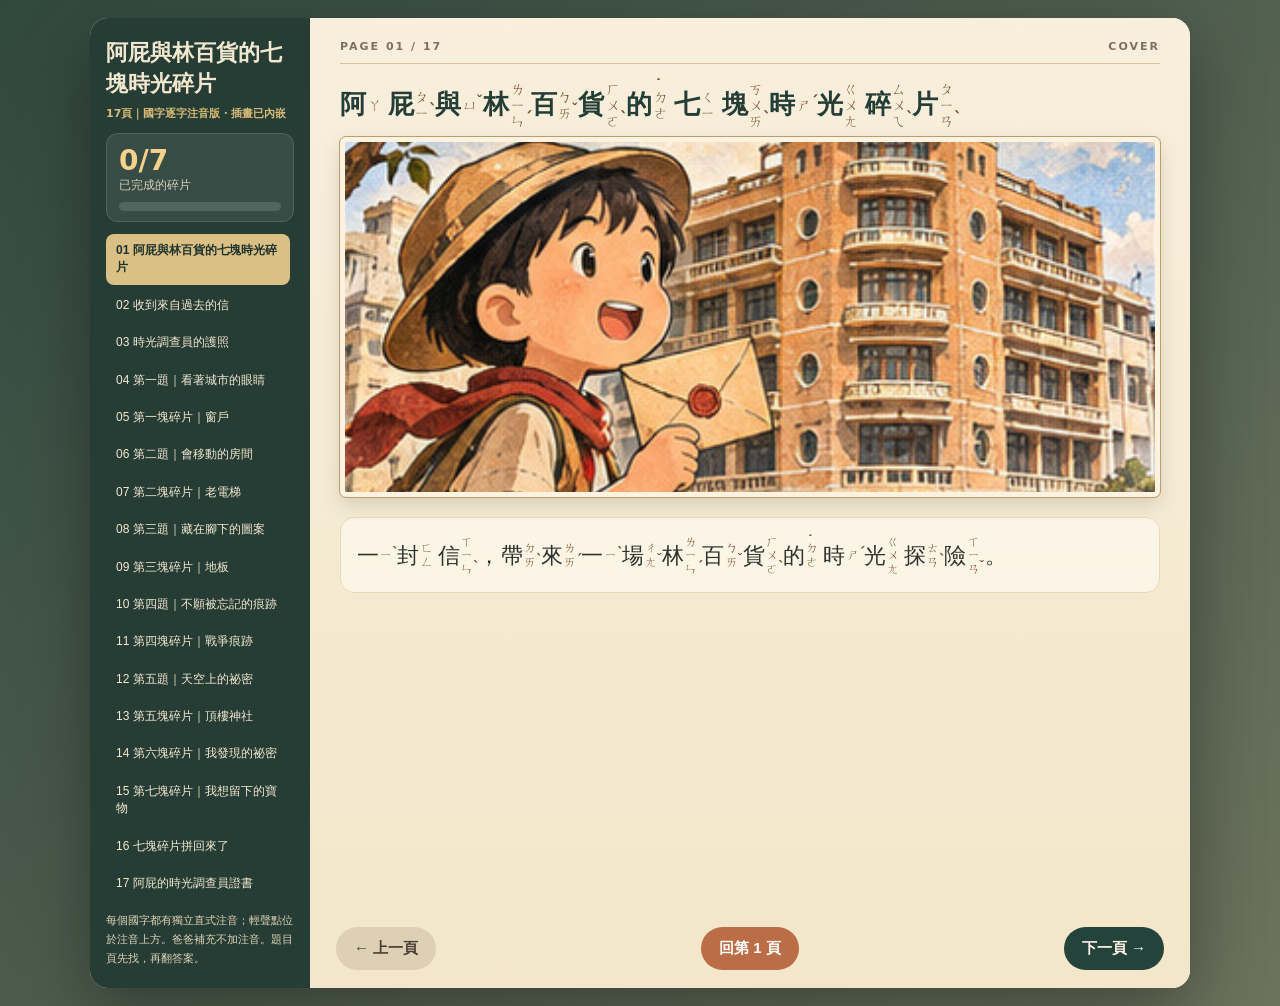
==== hayashi-book/index.html @ 299a3c36 "Publish Apie Hayashi interactive zhuyin picture book" ====
<!DOCTYPE html>

<html lang="zh-Hant"><head><meta charset="utf-8"/><meta content="width=device-width,initial-scale=1" name="viewport"/><title>阿屁與林百貨的七塊時光碎片｜17頁逐字直式注音正式重排</title>
<style>
:root{--paper:#f7edd8;--ink:#2d322d;--deep:#243d36;--gold:#a87a38;--red:#a4533d;--line:#d8c29d;--soft:#fff9ef;}
*{box-sizing:border-box}html,body{margin:0;padding:0;font-family:system-ui,-apple-system,'PingFang TC','Noto Sans TC',sans-serif;background:linear-gradient(135deg,#31483f,#6c735d);color:var(--ink)}
ruby{ruby-position:over;} rt{font-size:.52em;color:#7a4f27;letter-spacing:1px}
.app{min-height:100vh;display:flex;justify-content:center;align-items:stretch;padding:18px}
.book{width:min(1100px,100%);min-height:90vh;background:var(--paper);border-radius:18px;overflow:hidden;box-shadow:0 25px 70px rgba(0,0,0,.35);display:grid;grid-template-columns:220px 1fr}
.sidebar{background:#253d35;color:#f2e7cf;padding:20px 16px;display:flex;flex-direction:column;gap:12px}
.brand{font-family:'Noto Serif TC',serif;font-weight:900;line-height:1.4;font-size:22px} .brand small{display:block;color:#d9ba78;font-size:11px;margin-top:6px;font-family:system-ui}
.progressbox{background:#ffffff14;border:1px solid #ffffff22;border-radius:12px;padding:10px 12px} .pnum{font-size:28px;font-weight:900;color:#f6d18c} .ptext{font-size:12px;opacity:.86} .bar{margin-top:8px;height:9px;background:#ffffff24;border-radius:999px;overflow:hidden} .bar i{display:block;height:100%;width:0;background:#f0c86b}
.nav{display:flex;flex-direction:column;gap:4px;overflow:auto;padding-right:4px} .nav button{border:0;background:transparent;color:#f4e8d2;text-align:left;padding:8px 10px;border-radius:8px;font-size:12px;line-height:1.45;cursor:pointer} .nav button:hover{background:#ffffff12} .nav button.active{background:#dbc086;color:#20342e;font-weight:800}
.sidefoot{margin-top:auto;font-size:11px;line-height:1.7;color:#dfd2b7}
.main{position:relative;background:linear-gradient(#f8efdc,#f3e6ca);padding:22px 26px 86px}
.page-sheet{display:none;max-width:820px;margin:0 auto} .page-sheet.active{display:block}
.meta{display:flex;justify-content:space-between;align-items:center;font-size:11px;letter-spacing:2px;color:#7b725c;border-bottom:1px solid var(--line);padding-bottom:10px;margin-bottom:16px;font-weight:700}
.title{font-family:'Noto Serif TC',serif;color:var(--deep);font-size:clamp(26px,4vw,36px);line-height:1.35;margin:0 0 10px}
.badge{display:inline-block;background:#fff0d7;color:#a24730;border:1px solid #e7c38b;border-radius:999px;padding:8px 14px;font-size:14px;font-weight:900;margin:0 0 12px}
.hero{width:100%;max-height:360px;object-fit:cover;border:5px solid #fbf2e0;outline:1px solid #b89e6f;border-radius:6px;box-shadow:0 8px 20px rgba(0,0,0,.12)}
.hero.clue{display:flex;align-items:center;justify-content:center;background:radial-gradient(circle at 50% 30%,#fff8eb,#f0dfbb);min-height:290px} .clue-inner{text-align:center} .qmark{width:120px;height:120px;border-radius:50%;background:#fff2dc;border:2px dashed #c79d61;color:#a86b34;font-weight:900;font-size:68px;display:flex;align-items:center;justify-content:center;margin:0 auto 16px} .clue-text{font-size:28px;color:#8d6435;font-family:'Noto Serif TC',serif}
.story{margin-top:16px;background:rgba(255,250,241,.66);border:1px solid #ead9b7;border-radius:14px;padding:14px 16px} .story p{margin:0;font-size:21px;line-height:1.95}
.task,.dad{margin-top:14px;border-radius:14px;padding:14px 16px} .task{background:#fff6e7;border:1px solid #e7cf98} .dad{background:#f4eee1;border:1px solid #dbceb1} .task h4,.dad h4{margin:0 0 8px;font-size:14px;letter-spacing:1px;color:#7b5f32} .task p{margin:0;font-size:20px;line-height:1.9} .dad p{margin:0;font-size:16px;line-height:1.8}
.checkline{display:flex;align-items:center;gap:10px;margin-top:14px;font-size:17px;font-weight:700} .checkline input{width:22px;height:22px}
.signbox{margin-top:16px;padding:18px;border:2px dashed #b9a277;border-radius:14px;background:#fffaf0;font-size:18px;line-height:2}
.controls{position:absolute;left:26px;right:26px;bottom:18px;display:flex;justify-content:space-between;gap:10px} .controls button{border:0;border-radius:999px;padding:12px 18px;font-size:15px;font-weight:800;cursor:pointer} .prev{background:#ddd0b5;color:#473f33} .next{background:#24433a;color:#fff5e8} .jump{background:#bb6d46;color:white}
@media (max-width: 900px){.book{grid-template-columns:1fr} .sidebar{order:2} .main{order:1;padding:18px 16px 84px} .hero{max-height:300px} .story p,.task p{font-size:18px}}

/* Taiwan MOE 國語注音符號手冊: one vertical Bopomofo column per Hanzi.
   2nd/3rd/4th tone at upper right of last sound; neutral dot above syllable. */
.zi{position:relative;display:inline-block;width:1.82em;height:1.68em;line-height:1.68em;vertical-align:middle;white-space:nowrap;margin-right:.015em;break-inside:avoid}
.hanzi{position:absolute;left:0;top:0;width:1.00em;height:1.68em;display:flex;align-items:center;justify-content:center;line-height:1.0}
.bopo-col{position:absolute;left:1.06em;top:0;display:flex;flex-direction:column;align-items:center;justify-content:center;height:1.68em;min-width:.51em;color:#794b2b;font-family:'Noto Sans CJK TC','Noto Sans TC','AR PL UMing TW MBE',sans-serif;font-weight:500}
.bopo-unit{display:block;flex:0 0 auto;position:relative;font-size:.55em;line-height:1.12;white-space:nowrap}
.tone-mark{position:absolute;left:100%;top:-.24em;font-size:.98em;font-weight:700;color:#794b2b}
.neutral-dot{position:absolute;top:-.34em;left:.12em;font-size:.65em;line-height:1;font-weight:800;color:#794b2b}
.punct{display:inline-block;vertical-align:middle;line-height:1.12;margin-right:.02em}
.story p,.task p{line-height:2.12!important;letter-spacing:0}
.story p{font-size:22px!important}.task p{font-size:21px!important}
.title{font-size:clamp(20px,2.8vw,26px)!important;line-height:1.75!important}
.badge{line-height:1.65!important;font-size:14px!important;white-space:normal}
.badge .zi{width:1.75em}
@media(max-width:900px){.story p{font-size:19px!important}.task p{font-size:18px!important}.title{font-size:20px!important}.page-sheet{max-width:100%}.main{padding:18px 14px 96px}}
</style></head><body>
<div class="app"><div class="book"><aside class="sidebar"><div class="brand">阿屁與林百貨的七塊時光碎片<small>17頁｜國字逐字注音版・插畫已內嵌</small></div><div class="progressbox"><div class="pnum"><span id="done">0</span>/7</div><div class="ptext">已完成的碎片</div><div class="bar"><i id="barfill"></i></div></div><div class="nav" id="nav"><button data-go="1"><span>01</span> 阿屁與林百貨的七塊時光碎片</button><button data-go="2"><span>02</span> 收到來自過去的信</button><button data-go="3"><span>03</span> 時光調查員的護照</button><button data-go="4"><span>04</span> 第一題｜看著城市的眼睛</button><button data-go="5"><span>05</span> 第一塊碎片｜窗戶</button><button data-go="6"><span>06</span> 第二題｜會移動的房間</button><button data-go="7"><span>07</span> 第二塊碎片｜老電梯</button><button data-go="8"><span>08</span> 第三題｜藏在腳下的圖案</button><button data-go="9"><span>09</span> 第三塊碎片｜地板</button><button data-go="10"><span>10</span> 第四題｜不願被忘記的痕跡</button><button data-go="11"><span>11</span> 第四塊碎片｜戰爭痕跡</button><button data-go="12"><span>12</span> 第五題｜天空上的祕密</button><button data-go="13"><span>13</span> 第五塊碎片｜頂樓神社</button><button data-go="14"><span>14</span> 第六塊碎片｜我發現的祕密</button><button data-go="15"><span>15</span> 第七塊碎片｜我想留下的寶物</button><button data-go="16"><span>16</span> 七塊碎片拼回來了</button><button data-go="17"><span>17</span> 阿屁的時光調查員證書</button></div><div class="sidefoot">每個國字都有獨立直式注音；輕聲點位於注音上方。爸爸補充不加注音。題目頁先找，再翻答案。</div></aside><main class="main"><section class="page-sheet active" data-page="1">
<div class="meta"><span>PAGE 01 / 17</span><span>COVER</span></div>
<h1 class="title"><span class="zi" title="阿 ㄚ"><span class="hanzi">阿</span><span aria-hidden="true" class="bopo-col"><span class="bopo-unit last">ㄚ</span></span></span><span class="zi" title="屁 ㄆㄧˋ"><span class="hanzi">屁</span><span aria-hidden="true" class="bopo-col"><span class="bopo-unit">ㄆ</span><span class="bopo-unit last">ㄧ<span class="tone-mark">ˋ</span></span></span></span><span class="zi" title="與 ㄩˇ"><span class="hanzi">與</span><span aria-hidden="true" class="bopo-col"><span class="bopo-unit last">ㄩ<span class="tone-mark">ˇ</span></span></span></span><span class="zi" title="林 ㄌㄧㄣˊ"><span class="hanzi">林</span><span aria-hidden="true" class="bopo-col"><span class="bopo-unit">ㄌ</span><span class="bopo-unit">ㄧ</span><span class="bopo-unit last">ㄣ<span class="tone-mark">ˊ</span></span></span></span><span class="zi" title="百 ㄅㄞˇ"><span class="hanzi">百</span><span aria-hidden="true" class="bopo-col"><span class="bopo-unit">ㄅ</span><span class="bopo-unit last">ㄞ<span class="tone-mark">ˇ</span></span></span></span><span class="zi" title="貨 ㄏㄨㄛˋ"><span class="hanzi">貨</span><span aria-hidden="true" class="bopo-col"><span class="bopo-unit">ㄏ</span><span class="bopo-unit">ㄨ</span><span class="bopo-unit last">ㄛ<span class="tone-mark">ˋ</span></span></span></span><span class="zi" title="的 ㄉㄜ˙"><span class="hanzi">的</span><span aria-hidden="true" class="bopo-col"><span class="neutral-dot">˙</span><span class="bopo-unit">ㄉ</span><span class="bopo-unit last">ㄜ</span></span></span><span class="zi" title="七 ㄑㄧ"><span class="hanzi">七</span><span aria-hidden="true" class="bopo-col"><span class="bopo-unit">ㄑ</span><span class="bopo-unit last">ㄧ</span></span></span><span class="zi" title="塊 ㄎㄨㄞˋ"><span class="hanzi">塊</span><span aria-hidden="true" class="bopo-col"><span class="bopo-unit">ㄎ</span><span class="bopo-unit">ㄨ</span><span class="bopo-unit last">ㄞ<span class="tone-mark">ˋ</span></span></span></span><span class="zi" title="時 ㄕˊ"><span class="hanzi">時</span><span aria-hidden="true" class="bopo-col"><span class="bopo-unit last">ㄕ<span class="tone-mark">ˊ</span></span></span></span><span class="zi" title="光 ㄍㄨㄤ"><span class="hanzi">光</span><span aria-hidden="true" class="bopo-col"><span class="bopo-unit">ㄍ</span><span class="bopo-unit">ㄨ</span><span class="bopo-unit last">ㄤ</span></span></span><span class="zi" title="碎 ㄙㄨㄟˋ"><span class="hanzi">碎</span><span aria-hidden="true" class="bopo-col"><span class="bopo-unit">ㄙ</span><span class="bopo-unit">ㄨ</span><span class="bopo-unit last">ㄟ<span class="tone-mark">ˋ</span></span></span></span><span class="zi" title="片 ㄆㄧㄢˋ"><span class="hanzi">片</span><span aria-hidden="true" class="bopo-col"><span class="bopo-unit">ㄆ</span><span class="bopo-unit">ㄧ</span><span class="bopo-unit last">ㄢ<span class="tone-mark">ˋ</span></span></span></span></h1>
<img alt="page image" class="hero" src="[data-uri]"/>
<div class="story"><p><span class="zi" title="一 ㄧˋ"><span class="hanzi">一</span><span aria-hidden="true" class="bopo-col"><span class="bopo-unit last">ㄧ<span class="tone-mark">ˋ</span></span></span></span><span class="zi" title="封 ㄈㄥ"><span class="hanzi">封</span><span aria-hidden="true" class="bopo-col"><span class="bopo-unit">ㄈ</span><span class="bopo-unit last">ㄥ</span></span></span><span class="zi" title="信 ㄒㄧㄣˋ"><span class="hanzi">信</span><span aria-hidden="true" class="bopo-col"><span class="bopo-unit">ㄒ</span><span class="bopo-unit">ㄧ</span><span class="bopo-unit last">ㄣ<span class="tone-mark">ˋ</span></span></span></span><span class="punct">，</span><span class="zi" title="帶 ㄉㄞˋ"><span class="hanzi">帶</span><span aria-hidden="true" class="bopo-col"><span class="bopo-unit">ㄉ</span><span class="bopo-unit last">ㄞ<span class="tone-mark">ˋ</span></span></span></span><span class="zi" title="來 ㄌㄞˊ"><span class="hanzi">來</span><span aria-hidden="true" class="bopo-col"><span class="bopo-unit">ㄌ</span><span class="bopo-unit last">ㄞ<span class="tone-mark">ˊ</span></span></span></span><span class="zi" title="一 ㄧˋ"><span class="hanzi">一</span><span aria-hidden="true" class="bopo-col"><span class="bopo-unit last">ㄧ<span class="tone-mark">ˋ</span></span></span></span><span class="zi" title="場 ㄔㄤˇ"><span class="hanzi">場</span><span aria-hidden="true" class="bopo-col"><span class="bopo-unit">ㄔ</span><span class="bopo-unit last">ㄤ<span class="tone-mark">ˇ</span></span></span></span><span class="zi" title="林 ㄌㄧㄣˊ"><span class="hanzi">林</span><span aria-hidden="true" class="bopo-col"><span class="bopo-unit">ㄌ</span><span class="bopo-unit">ㄧ</span><span class="bopo-unit last">ㄣ<span class="tone-mark">ˊ</span></span></span></span><span class="zi" title="百 ㄅㄞˇ"><span class="hanzi">百</span><span aria-hidden="true" class="bopo-col"><span class="bopo-unit">ㄅ</span><span class="bopo-unit last">ㄞ<span class="tone-mark">ˇ</span></span></span></span><span class="zi" title="貨 ㄏㄨㄛˋ"><span class="hanzi">貨</span><span aria-hidden="true" class="bopo-col"><span class="bopo-unit">ㄏ</span><span class="bopo-unit">ㄨ</span><span class="bopo-unit last">ㄛ<span class="tone-mark">ˋ</span></span></span></span><span class="zi" title="的 ㄉㄜ˙"><span class="hanzi">的</span><span aria-hidden="true" class="bopo-col"><span class="neutral-dot">˙</span><span class="bopo-unit">ㄉ</span><span class="bopo-unit last">ㄜ</span></span></span><span class="zi" title="時 ㄕˊ"><span class="hanzi">時</span><span aria-hidden="true" class="bopo-col"><span class="bopo-unit last">ㄕ<span class="tone-mark">ˊ</span></span></span></span><span class="zi" title="光 ㄍㄨㄤ"><span class="hanzi">光</span><span aria-hidden="true" class="bopo-col"><span class="bopo-unit">ㄍ</span><span class="bopo-unit">ㄨ</span><span class="bopo-unit last">ㄤ</span></span></span><span class="zi" title="探 ㄊㄢˋ"><span class="hanzi">探</span><span aria-hidden="true" class="bopo-col"><span class="bopo-unit">ㄊ</span><span class="bopo-unit last">ㄢ<span class="tone-mark">ˋ</span></span></span></span><span class="zi" title="險 ㄒㄧㄢˇ"><span class="hanzi">險</span><span aria-hidden="true" class="bopo-col"><span class="bopo-unit">ㄒ</span><span class="bopo-unit">ㄧ</span><span class="bopo-unit last">ㄢ<span class="tone-mark">ˇ</span></span></span></span><span class="punct">。</span></p></div>
</section>
<section class="page-sheet" data-page="2">
<div class="meta"><span>PAGE 02 / 17</span><span>INTRO</span></div>
<h1 class="title"><span class="zi" title="收 ㄕㄡ"><span class="hanzi">收</span><span aria-hidden="true" class="bopo-col"><span class="bopo-unit">ㄕ</span><span class="bopo-unit last">ㄡ</span></span></span><span class="zi" title="到 ㄉㄠˋ"><span class="hanzi">到</span><span aria-hidden="true" class="bopo-col"><span class="bopo-unit">ㄉ</span><span class="bopo-unit last">ㄠ<span class="tone-mark">ˋ</span></span></span></span><span class="zi" title="來 ㄌㄞˊ"><span class="hanzi">來</span><span aria-hidden="true" class="bopo-col"><span class="bopo-unit">ㄌ</span><span class="bopo-unit last">ㄞ<span class="tone-mark">ˊ</span></span></span></span><span class="zi" title="自 ㄗˋ"><span class="hanzi">自</span><span aria-hidden="true" class="bopo-col"><span class="bopo-unit last">ㄗ<span class="tone-mark">ˋ</span></span></span></span><span class="zi" title="過 ㄍㄨㄛˋ"><span class="hanzi">過</span><span aria-hidden="true" class="bopo-col"><span class="bopo-unit">ㄍ</span><span class="bopo-unit">ㄨ</span><span class="bopo-unit last">ㄛ<span class="tone-mark">ˋ</span></span></span></span><span class="zi" title="去 ㄑㄩˋ"><span class="hanzi">去</span><span aria-hidden="true" class="bopo-col"><span class="bopo-unit">ㄑ</span><span class="bopo-unit last">ㄩ<span class="tone-mark">ˋ</span></span></span></span><span class="zi" title="的 ㄉㄜ˙"><span class="hanzi">的</span><span aria-hidden="true" class="bopo-col"><span class="neutral-dot">˙</span><span class="bopo-unit">ㄉ</span><span class="bopo-unit last">ㄜ</span></span></span><span class="zi" title="信 ㄒㄧㄣˋ"><span class="hanzi">信</span><span aria-hidden="true" class="bopo-col"><span class="bopo-unit">ㄒ</span><span class="bopo-unit">ㄧ</span><span class="bopo-unit last">ㄣ<span class="tone-mark">ˋ</span></span></span></span></h1>
<img alt="page image" class="hero" src="[data-uri]"/>
<div class="story"><p><span class="zi" title="阿 ㄚ"><span class="hanzi">阿</span><span aria-hidden="true" class="bopo-col"><span class="bopo-unit last">ㄚ</span></span></span><span class="zi" title="屁 ㄆㄧˋ"><span class="hanzi">屁</span><span aria-hidden="true" class="bopo-col"><span class="bopo-unit">ㄆ</span><span class="bopo-unit last">ㄧ<span class="tone-mark">ˋ</span></span></span></span><span class="punct">，</span><span class="zi" title="你 ㄋㄧˇ"><span class="hanzi">你</span><span aria-hidden="true" class="bopo-col"><span class="bopo-unit">ㄋ</span><span class="bopo-unit last">ㄧ<span class="tone-mark">ˇ</span></span></span></span><span class="zi" title="好 ㄏㄠˇ"><span class="hanzi">好</span><span aria-hidden="true" class="bopo-col"><span class="bopo-unit">ㄏ</span><span class="bopo-unit last">ㄠ<span class="tone-mark">ˇ</span></span></span></span><span class="punct">！</span><span class="zi" title="我 ㄨㄛˇ"><span class="hanzi">我</span><span aria-hidden="true" class="bopo-col"><span class="bopo-unit">ㄨ</span><span class="bopo-unit last">ㄛ<span class="tone-mark">ˇ</span></span></span></span><span class="zi" title="是 ㄕˋ"><span class="hanzi">是</span><span aria-hidden="true" class="bopo-col"><span class="bopo-unit last">ㄕ<span class="tone-mark">ˋ</span></span></span></span><span class="zi" title="時 ㄕˊ"><span class="hanzi">時</span><span aria-hidden="true" class="bopo-col"><span class="bopo-unit last">ㄕ<span class="tone-mark">ˊ</span></span></span></span><span class="zi" title="光 ㄍㄨㄤ"><span class="hanzi">光</span><span aria-hidden="true" class="bopo-col"><span class="bopo-unit">ㄍ</span><span class="bopo-unit">ㄨ</span><span class="bopo-unit last">ㄤ</span></span></span><span class="zi" title="信 ㄒㄧㄣˋ"><span class="hanzi">信</span><span aria-hidden="true" class="bopo-col"><span class="bopo-unit">ㄒ</span><span class="bopo-unit">ㄧ</span><span class="bopo-unit last">ㄣ<span class="tone-mark">ˋ</span></span></span></span><span class="zi" title="差 ㄔㄞ"><span class="hanzi">差</span><span aria-hidden="true" class="bopo-col"><span class="bopo-unit">ㄔ</span><span class="bopo-unit last">ㄞ</span></span></span><span class="punct">。</span><span class="zi" title="林 ㄌㄧㄣˊ"><span class="hanzi">林</span><span aria-hidden="true" class="bopo-col"><span class="bopo-unit">ㄌ</span><span class="bopo-unit">ㄧ</span><span class="bopo-unit last">ㄣ<span class="tone-mark">ˊ</span></span></span></span><span class="zi" title="百 ㄅㄞˇ"><span class="hanzi">百</span><span aria-hidden="true" class="bopo-col"><span class="bopo-unit">ㄅ</span><span class="bopo-unit last">ㄞ<span class="tone-mark">ˇ</span></span></span></span><span class="zi" title="貨 ㄏㄨㄛˋ"><span class="hanzi">貨</span><span aria-hidden="true" class="bopo-col"><span class="bopo-unit">ㄏ</span><span class="bopo-unit">ㄨ</span><span class="bopo-unit last">ㄛ<span class="tone-mark">ˋ</span></span></span></span><span class="zi" title="的 ㄉㄜ˙"><span class="hanzi">的</span><span aria-hidden="true" class="bopo-col"><span class="neutral-dot">˙</span><span class="bopo-unit">ㄉ</span><span class="bopo-unit last">ㄜ</span></span></span><span class="zi" title="七 ㄑㄧ"><span class="hanzi">七</span><span aria-hidden="true" class="bopo-col"><span class="bopo-unit">ㄑ</span><span class="bopo-unit last">ㄧ</span></span></span><span class="zi" title="塊 ㄎㄨㄞˋ"><span class="hanzi">塊</span><span aria-hidden="true" class="bopo-col"><span class="bopo-unit">ㄎ</span><span class="bopo-unit">ㄨ</span><span class="bopo-unit last">ㄞ<span class="tone-mark">ˋ</span></span></span></span><span class="zi" title="時 ㄕˊ"><span class="hanzi">時</span><span aria-hidden="true" class="bopo-col"><span class="bopo-unit last">ㄕ<span class="tone-mark">ˊ</span></span></span></span><span class="zi" title="光 ㄍㄨㄤ"><span class="hanzi">光</span><span aria-hidden="true" class="bopo-col"><span class="bopo-unit">ㄍ</span><span class="bopo-unit">ㄨ</span><span class="bopo-unit last">ㄤ</span></span></span><span class="zi" title="碎 ㄙㄨㄟˋ"><span class="hanzi">碎</span><span aria-hidden="true" class="bopo-col"><span class="bopo-unit">ㄙ</span><span class="bopo-unit">ㄨ</span><span class="bopo-unit last">ㄟ<span class="tone-mark">ˋ</span></span></span></span><span class="zi" title="片 ㄆㄧㄢˋ"><span class="hanzi">片</span><span aria-hidden="true" class="bopo-col"><span class="bopo-unit">ㄆ</span><span class="bopo-unit">ㄧ</span><span class="bopo-unit last">ㄢ<span class="tone-mark">ˋ</span></span></span></span><span class="zi" title="散 ㄙㄢˋ"><span class="hanzi">散</span><span aria-hidden="true" class="bopo-col"><span class="bopo-unit">ㄙ</span><span class="bopo-unit last">ㄢ<span class="tone-mark">ˋ</span></span></span></span><span class="zi" title="落 ㄌㄨㄛˋ"><span class="hanzi">落</span><span aria-hidden="true" class="bopo-col"><span class="bopo-unit">ㄌ</span><span class="bopo-unit">ㄨ</span><span class="bopo-unit last">ㄛ<span class="tone-mark">ˋ</span></span></span></span><span class="zi" title="了 ㄌㄜ˙"><span class="hanzi">了</span><span aria-hidden="true" class="bopo-col"><span class="neutral-dot">˙</span><span class="bopo-unit">ㄌ</span><span class="bopo-unit last">ㄜ</span></span></span><span class="punct">。</span><span class="zi" title="請 ㄑㄧㄥˇ"><span class="hanzi">請</span><span aria-hidden="true" class="bopo-col"><span class="bopo-unit">ㄑ</span><span class="bopo-unit">ㄧ</span><span class="bopo-unit last">ㄥ<span class="tone-mark">ˇ</span></span></span></span><span class="zi" title="你 ㄋㄧˇ"><span class="hanzi">你</span><span aria-hidden="true" class="bopo-col"><span class="bopo-unit">ㄋ</span><span class="bopo-unit last">ㄧ<span class="tone-mark">ˇ</span></span></span></span><span class="zi" title="和 ㄏㄢˋ"><span class="hanzi">和</span><span aria-hidden="true" class="bopo-col"><span class="bopo-unit">ㄏ</span><span class="bopo-unit last">ㄢ<span class="tone-mark">ˋ</span></span></span></span><span class="zi" title="爸 ㄅㄚˋ"><span class="hanzi">爸</span><span aria-hidden="true" class="bopo-col"><span class="bopo-unit">ㄅ</span><span class="bopo-unit last">ㄚ<span class="tone-mark">ˋ</span></span></span></span><span class="zi" title="爸 ㄅㄚ˙"><span class="hanzi">爸</span><span aria-hidden="true" class="bopo-col"><span class="neutral-dot">˙</span><span class="bopo-unit">ㄅ</span><span class="bopo-unit last">ㄚ</span></span></span><span class="zi" title="一 ㄧˋ"><span class="hanzi">一</span><span aria-hidden="true" class="bopo-col"><span class="bopo-unit last">ㄧ<span class="tone-mark">ˋ</span></span></span></span><span class="zi" title="起 ㄑㄧˇ"><span class="hanzi">起</span><span aria-hidden="true" class="bopo-col"><span class="bopo-unit">ㄑ</span><span class="bopo-unit last">ㄧ<span class="tone-mark">ˇ</span></span></span></span><span class="punct">，</span><span class="zi" title="把 ㄅㄚˇ"><span class="hanzi">把</span><span aria-hidden="true" class="bopo-col"><span class="bopo-unit">ㄅ</span><span class="bopo-unit last">ㄚ<span class="tone-mark">ˇ</span></span></span></span><span class="zi" title="它 ㄊㄚ"><span class="hanzi">它</span><span aria-hidden="true" class="bopo-col"><span class="bopo-unit">ㄊ</span><span class="bopo-unit last">ㄚ</span></span></span><span class="zi" title="們 ㄇㄣ˙"><span class="hanzi">們</span><span aria-hidden="true" class="bopo-col"><span class="neutral-dot">˙</span><span class="bopo-unit">ㄇ</span><span class="bopo-unit last">ㄣ</span></span></span><span class="zi" title="找 ㄓㄠˇ"><span class="hanzi">找</span><span aria-hidden="true" class="bopo-col"><span class="bopo-unit">ㄓ</span><span class="bopo-unit last">ㄠ<span class="tone-mark">ˇ</span></span></span></span><span class="zi" title="回 ㄏㄨㄟˊ"><span class="hanzi">回</span><span aria-hidden="true" class="bopo-col"><span class="bopo-unit">ㄏ</span><span class="bopo-unit">ㄨ</span><span class="bopo-unit last">ㄟ<span class="tone-mark">ˊ</span></span></span></span><span class="zi" title="來 ㄌㄞˊ"><span class="hanzi">來</span><span aria-hidden="true" class="bopo-col"><span class="bopo-unit">ㄌ</span><span class="bopo-unit last">ㄞ<span class="tone-mark">ˊ</span></span></span></span><span class="zi" title="吧 ㄅㄚ˙"><span class="hanzi">吧</span><span aria-hidden="true" class="bopo-col"><span class="neutral-dot">˙</span><span class="bopo-unit">ㄅ</span><span class="bopo-unit last">ㄚ</span></span></span><span class="punct">！</span></p></div>
</section>
<section class="page-sheet" data-page="3">
<div class="meta"><span>PAGE 03 / 17</span><span>RULES</span></div>
<h1 class="title"><span class="zi" title="時 ㄕˊ"><span class="hanzi">時</span><span aria-hidden="true" class="bopo-col"><span class="bopo-unit last">ㄕ<span class="tone-mark">ˊ</span></span></span></span><span class="zi" title="光 ㄍㄨㄤ"><span class="hanzi">光</span><span aria-hidden="true" class="bopo-col"><span class="bopo-unit">ㄍ</span><span class="bopo-unit">ㄨ</span><span class="bopo-unit last">ㄤ</span></span></span><span class="zi" title="調 ㄉㄧㄠˋ"><span class="hanzi">調</span><span aria-hidden="true" class="bopo-col"><span class="bopo-unit">ㄉ</span><span class="bopo-unit">ㄧ</span><span class="bopo-unit last">ㄠ<span class="tone-mark">ˋ</span></span></span></span><span class="zi" title="查 ㄔㄚˊ"><span class="hanzi">查</span><span aria-hidden="true" class="bopo-col"><span class="bopo-unit">ㄔ</span><span class="bopo-unit last">ㄚ<span class="tone-mark">ˊ</span></span></span></span><span class="zi" title="員 ㄩㄢˊ"><span class="hanzi">員</span><span aria-hidden="true" class="bopo-col"><span class="bopo-unit">ㄩ</span><span class="bopo-unit last">ㄢ<span class="tone-mark">ˊ</span></span></span></span><span class="zi" title="的 ㄉㄜ˙"><span class="hanzi">的</span><span aria-hidden="true" class="bopo-col"><span class="neutral-dot">˙</span><span class="bopo-unit">ㄉ</span><span class="bopo-unit last">ㄜ</span></span></span><span class="zi" title="護 ㄏㄨˋ"><span class="hanzi">護</span><span aria-hidden="true" class="bopo-col"><span class="bopo-unit">ㄏ</span><span class="bopo-unit last">ㄨ<span class="tone-mark">ˋ</span></span></span></span><span class="zi" title="照 ㄓㄠˋ"><span class="hanzi">照</span><span aria-hidden="true" class="bopo-col"><span class="bopo-unit">ㄓ</span><span class="bopo-unit last">ㄠ<span class="tone-mark">ˋ</span></span></span></span></h1>
<img alt="page image" class="hero" src="[data-uri]"/>
<div class="story"><p><span class="zi" title="前 ㄑㄧㄢˊ"><span class="hanzi">前</span><span aria-hidden="true" class="bopo-col"><span class="bopo-unit">ㄑ</span><span class="bopo-unit">ㄧ</span><span class="bopo-unit last">ㄢ<span class="tone-mark">ˊ</span></span></span></span><span class="zi" title="五 ㄨˇ"><span class="hanzi">五</span><span aria-hidden="true" class="bopo-col"><span class="bopo-unit last">ㄨ<span class="tone-mark">ˇ</span></span></span></span><span class="zi" title="塊 ㄎㄨㄞˋ"><span class="hanzi">塊</span><span aria-hidden="true" class="bopo-col"><span class="bopo-unit">ㄎ</span><span class="bopo-unit">ㄨ</span><span class="bopo-unit last">ㄞ<span class="tone-mark">ˋ</span></span></span></span><span class="zi" title="是 ㄕˋ"><span class="hanzi">是</span><span aria-hidden="true" class="bopo-col"><span class="bopo-unit last">ㄕ<span class="tone-mark">ˋ</span></span></span></span><span class="zi" title="指 ㄓˇ"><span class="hanzi">指</span><span aria-hidden="true" class="bopo-col"><span class="bopo-unit last">ㄓ<span class="tone-mark">ˇ</span></span></span></span><span class="zi" title="定 ㄉㄧㄥˋ"><span class="hanzi">定</span><span aria-hidden="true" class="bopo-col"><span class="bopo-unit">ㄉ</span><span class="bopo-unit">ㄧ</span><span class="bopo-unit last">ㄥ<span class="tone-mark">ˋ</span></span></span></span><span class="zi" title="任 ㄖㄣˋ"><span class="hanzi">任</span><span aria-hidden="true" class="bopo-col"><span class="bopo-unit">ㄖ</span><span class="bopo-unit last">ㄣ<span class="tone-mark">ˋ</span></span></span></span><span class="zi" title="務 ㄨˋ"><span class="hanzi">務</span><span aria-hidden="true" class="bopo-col"><span class="bopo-unit last">ㄨ<span class="tone-mark">ˋ</span></span></span></span><span class="punct">，</span><span class="zi" title="後 ㄏㄡˋ"><span class="hanzi">後</span><span aria-hidden="true" class="bopo-col"><span class="bopo-unit">ㄏ</span><span class="bopo-unit last">ㄡ<span class="tone-mark">ˋ</span></span></span></span><span class="zi" title="兩 ㄌㄧㄤˇ"><span class="hanzi">兩</span><span aria-hidden="true" class="bopo-col"><span class="bopo-unit">ㄌ</span><span class="bopo-unit">ㄧ</span><span class="bopo-unit last">ㄤ<span class="tone-mark">ˇ</span></span></span></span><span class="zi" title="塊 ㄎㄨㄞˋ"><span class="hanzi">塊</span><span aria-hidden="true" class="bopo-col"><span class="bopo-unit">ㄎ</span><span class="bopo-unit">ㄨ</span><span class="bopo-unit last">ㄞ<span class="tone-mark">ˋ</span></span></span></span><span class="zi" title="要 ㄧㄠˋ"><span class="hanzi">要</span><span aria-hidden="true" class="bopo-col"><span class="bopo-unit">ㄧ</span><span class="bopo-unit last">ㄠ<span class="tone-mark">ˋ</span></span></span></span><span class="zi" title="靠 ㄎㄠˋ"><span class="hanzi">靠</span><span aria-hidden="true" class="bopo-col"><span class="bopo-unit">ㄎ</span><span class="bopo-unit last">ㄠ<span class="tone-mark">ˋ</span></span></span></span><span class="zi" title="你 ㄋㄧˇ"><span class="hanzi">你</span><span aria-hidden="true" class="bopo-col"><span class="bopo-unit">ㄋ</span><span class="bopo-unit last">ㄧ<span class="tone-mark">ˇ</span></span></span></span><span class="zi" title="自 ㄗˋ"><span class="hanzi">自</span><span aria-hidden="true" class="bopo-col"><span class="bopo-unit last">ㄗ<span class="tone-mark">ˋ</span></span></span></span><span class="zi" title="己 ㄐㄧˇ"><span class="hanzi">己</span><span aria-hidden="true" class="bopo-col"><span class="bopo-unit">ㄐ</span><span class="bopo-unit last">ㄧ<span class="tone-mark">ˇ</span></span></span></span><span class="zi" title="發 ㄈㄚ"><span class="hanzi">發</span><span aria-hidden="true" class="bopo-col"><span class="bopo-unit">ㄈ</span><span class="bopo-unit last">ㄚ</span></span></span><span class="zi" title="現 ㄒㄧㄢˋ"><span class="hanzi">現</span><span aria-hidden="true" class="bopo-col"><span class="bopo-unit">ㄒ</span><span class="bopo-unit">ㄧ</span><span class="bopo-unit last">ㄢ<span class="tone-mark">ˋ</span></span></span></span><span class="punct">。</span><span class="zi" title="每 ㄇㄟˇ"><span class="hanzi">每</span><span aria-hidden="true" class="bopo-col"><span class="bopo-unit">ㄇ</span><span class="bopo-unit last">ㄟ<span class="tone-mark">ˇ</span></span></span></span><span class="zi" title="找 ㄓㄠˇ"><span class="hanzi">找</span><span aria-hidden="true" class="bopo-col"><span class="bopo-unit">ㄓ</span><span class="bopo-unit last">ㄠ<span class="tone-mark">ˇ</span></span></span></span><span class="zi" title="到 ㄉㄠˋ"><span class="hanzi">到</span><span aria-hidden="true" class="bopo-col"><span class="bopo-unit">ㄉ</span><span class="bopo-unit last">ㄠ<span class="tone-mark">ˋ</span></span></span></span><span class="zi" title="一 ㄧˊ"><span class="hanzi">一</span><span aria-hidden="true" class="bopo-col"><span class="bopo-unit last">ㄧ<span class="tone-mark">ˊ</span></span></span></span><span class="zi" title="塊 ㄎㄨㄞˋ"><span class="hanzi">塊</span><span aria-hidden="true" class="bopo-col"><span class="bopo-unit">ㄎ</span><span class="bopo-unit">ㄨ</span><span class="bopo-unit last">ㄞ<span class="tone-mark">ˋ</span></span></span></span><span class="punct">，</span><span class="zi" title="就 ㄐㄧㄡˋ"><span class="hanzi">就</span><span aria-hidden="true" class="bopo-col"><span class="bopo-unit">ㄐ</span><span class="bopo-unit">ㄧ</span><span class="bopo-unit last">ㄡ<span class="tone-mark">ˋ</span></span></span></span><span class="zi" title="在 ㄗㄞˋ"><span class="hanzi">在</span><span aria-hidden="true" class="bopo-col"><span class="bopo-unit">ㄗ</span><span class="bopo-unit last">ㄞ<span class="tone-mark">ˋ</span></span></span></span><span class="zi" title="護 ㄏㄨˋ"><span class="hanzi">護</span><span aria-hidden="true" class="bopo-col"><span class="bopo-unit">ㄏ</span><span class="bopo-unit last">ㄨ<span class="tone-mark">ˋ</span></span></span></span><span class="zi" title="照 ㄓㄠˋ"><span class="hanzi">照</span><span aria-hidden="true" class="bopo-col"><span class="bopo-unit">ㄓ</span><span class="bopo-unit last">ㄠ<span class="tone-mark">ˋ</span></span></span></span><span class="zi" title="裡 ㄌㄧˇ"><span class="hanzi">裡</span><span aria-hidden="true" class="bopo-col"><span class="bopo-unit">ㄌ</span><span class="bopo-unit last">ㄧ<span class="tone-mark">ˇ</span></span></span></span><span class="zi" title="記 ㄐㄧˋ"><span class="hanzi">記</span><span aria-hidden="true" class="bopo-col"><span class="bopo-unit">ㄐ</span><span class="bopo-unit last">ㄧ<span class="tone-mark">ˋ</span></span></span></span><span class="zi" title="上 ㄕㄤˋ"><span class="hanzi">上</span><span aria-hidden="true" class="bopo-col"><span class="bopo-unit">ㄕ</span><span class="bopo-unit last">ㄤ<span class="tone-mark">ˋ</span></span></span></span><span class="zi" title="一 ㄧˋ"><span class="hanzi">一</span><span aria-hidden="true" class="bopo-col"><span class="bopo-unit last">ㄧ<span class="tone-mark">ˋ</span></span></span></span><span class="zi" title="筆 ㄅㄧˇ"><span class="hanzi">筆</span><span aria-hidden="true" class="bopo-col"><span class="bopo-unit">ㄅ</span><span class="bopo-unit last">ㄧ<span class="tone-mark">ˇ</span></span></span></span><span class="punct">。</span></p></div>
<div class="task"><h4>任務</h4><p><span class="zi" title="把 ㄅㄚˇ"><span class="hanzi">把</span><span aria-hidden="true" class="bopo-col"><span class="bopo-unit">ㄅ</span><span class="bopo-unit last">ㄚ<span class="tone-mark">ˇ</span></span></span></span><span class="zi" title="七 ㄑㄧ"><span class="hanzi">七</span><span aria-hidden="true" class="bopo-col"><span class="bopo-unit">ㄑ</span><span class="bopo-unit last">ㄧ</span></span></span><span class="zi" title="塊 ㄎㄨㄞˋ"><span class="hanzi">塊</span><span aria-hidden="true" class="bopo-col"><span class="bopo-unit">ㄎ</span><span class="bopo-unit">ㄨ</span><span class="bopo-unit last">ㄞ<span class="tone-mark">ˋ</span></span></span></span><span class="zi" title="碎 ㄙㄨㄟˋ"><span class="hanzi">碎</span><span aria-hidden="true" class="bopo-col"><span class="bopo-unit">ㄙ</span><span class="bopo-unit">ㄨ</span><span class="bopo-unit last">ㄟ<span class="tone-mark">ˋ</span></span></span></span><span class="zi" title="片 ㄆㄧㄢˋ"><span class="hanzi">片</span><span aria-hidden="true" class="bopo-col"><span class="bopo-unit">ㄆ</span><span class="bopo-unit">ㄧ</span><span class="bopo-unit last">ㄢ<span class="tone-mark">ˋ</span></span></span></span><span class="zi" title="慢 ㄇㄢˋ"><span class="hanzi">慢</span><span aria-hidden="true" class="bopo-col"><span class="bopo-unit">ㄇ</span><span class="bopo-unit last">ㄢ<span class="tone-mark">ˋ</span></span></span></span><span class="zi" title="慢 ㄇㄢˋ"><span class="hanzi">慢</span><span aria-hidden="true" class="bopo-col"><span class="bopo-unit">ㄇ</span><span class="bopo-unit last">ㄢ<span class="tone-mark">ˋ</span></span></span></span><span class="zi" title="找 ㄓㄠˇ"><span class="hanzi">找</span><span aria-hidden="true" class="bopo-col"><span class="bopo-unit">ㄓ</span><span class="bopo-unit last">ㄠ<span class="tone-mark">ˇ</span></span></span></span><span class="zi" title="齊 ㄑㄧˊ"><span class="hanzi">齊</span><span aria-hidden="true" class="bopo-col"><span class="bopo-unit">ㄑ</span><span class="bopo-unit last">ㄧ<span class="tone-mark">ˊ</span></span></span></span><span class="punct">，</span><span class="zi" title="再 ㄗㄞˋ"><span class="hanzi">再</span><span aria-hidden="true" class="bopo-col"><span class="bopo-unit">ㄗ</span><span class="bopo-unit last">ㄞ<span class="tone-mark">ˋ</span></span></span></span><span class="zi" title="一 ㄧˋ"><span class="hanzi">一</span><span aria-hidden="true" class="bopo-col"><span class="bopo-unit last">ㄧ<span class="tone-mark">ˋ</span></span></span></span><span class="zi" title="起 ㄑㄧˇ"><span class="hanzi">起</span><span aria-hidden="true" class="bopo-col"><span class="bopo-unit">ㄑ</span><span class="bopo-unit last">ㄧ<span class="tone-mark">ˇ</span></span></span></span><span class="zi" title="拼 ㄆㄧㄣ"><span class="hanzi">拼</span><span aria-hidden="true" class="bopo-col"><span class="bopo-unit">ㄆ</span><span class="bopo-unit">ㄧ</span><span class="bopo-unit last">ㄣ</span></span></span><span class="zi" title="回 ㄏㄨㄟˊ"><span class="hanzi">回</span><span aria-hidden="true" class="bopo-col"><span class="bopo-unit">ㄏ</span><span class="bopo-unit">ㄨ</span><span class="bopo-unit last">ㄟ<span class="tone-mark">ˊ</span></span></span></span><span class="zi" title="林 ㄌㄧㄣˊ"><span class="hanzi">林</span><span aria-hidden="true" class="bopo-col"><span class="bopo-unit">ㄌ</span><span class="bopo-unit">ㄧ</span><span class="bopo-unit last">ㄣ<span class="tone-mark">ˊ</span></span></span></span><span class="zi" title="百 ㄅㄞˇ"><span class="hanzi">百</span><span aria-hidden="true" class="bopo-col"><span class="bopo-unit">ㄅ</span><span class="bopo-unit last">ㄞ<span class="tone-mark">ˇ</span></span></span></span><span class="zi" title="貨 ㄏㄨㄛˋ"><span class="hanzi">貨</span><span aria-hidden="true" class="bopo-col"><span class="bopo-unit">ㄏ</span><span class="bopo-unit">ㄨ</span><span class="bopo-unit last">ㄛ<span class="tone-mark">ˋ</span></span></span></span><span class="zi" title="的 ㄉㄜ˙"><span class="hanzi">的</span><span aria-hidden="true" class="bopo-col"><span class="neutral-dot">˙</span><span class="bopo-unit">ㄉ</span><span class="bopo-unit last">ㄜ</span></span></span><span class="zi" title="記 ㄐㄧˋ"><span class="hanzi">記</span><span aria-hidden="true" class="bopo-col"><span class="bopo-unit">ㄐ</span><span class="bopo-unit last">ㄧ<span class="tone-mark">ˋ</span></span></span></span><span class="zi" title="憶 ㄧˋ"><span class="hanzi">憶</span><span aria-hidden="true" class="bopo-col"><span class="bopo-unit last">ㄧ<span class="tone-mark">ˋ</span></span></span></span><span class="punct">。</span></p></div>
</section>
<section class="page-sheet" data-page="4">
<div class="meta"><span>PAGE 04 / 17</span><span>QUESTION</span></div>
<h1 class="title"><span class="zi" title="第 ㄉㄧˋ"><span class="hanzi">第</span><span aria-hidden="true" class="bopo-col"><span class="bopo-unit">ㄉ</span><span class="bopo-unit last">ㄧ<span class="tone-mark">ˋ</span></span></span></span><span class="zi" title="一 ㄧ"><span class="hanzi">一</span><span aria-hidden="true" class="bopo-col"><span class="bopo-unit last">ㄧ</span></span></span><span class="zi" title="題 ㄊㄧˊ"><span class="hanzi">題</span><span aria-hidden="true" class="bopo-col"><span class="bopo-unit">ㄊ</span><span class="bopo-unit last">ㄧ<span class="tone-mark">ˊ</span></span></span></span><span class="punct">｜</span><span class="zi" title="看 ㄎㄢˋ"><span class="hanzi">看</span><span aria-hidden="true" class="bopo-col"><span class="bopo-unit">ㄎ</span><span class="bopo-unit last">ㄢ<span class="tone-mark">ˋ</span></span></span></span><span class="zi" title="著 ㄓㄜ˙"><span class="hanzi">著</span><span aria-hidden="true" class="bopo-col"><span class="neutral-dot">˙</span><span class="bopo-unit">ㄓ</span><span class="bopo-unit last">ㄜ</span></span></span><span class="zi" title="城 ㄔㄥˊ"><span class="hanzi">城</span><span aria-hidden="true" class="bopo-col"><span class="bopo-unit">ㄔ</span><span class="bopo-unit last">ㄥ<span class="tone-mark">ˊ</span></span></span></span><span class="zi" title="市 ㄕˋ"><span class="hanzi">市</span><span aria-hidden="true" class="bopo-col"><span class="bopo-unit last">ㄕ<span class="tone-mark">ˋ</span></span></span></span><span class="zi" title="的 ㄉㄜ˙"><span class="hanzi">的</span><span aria-hidden="true" class="bopo-col"><span class="neutral-dot">˙</span><span class="bopo-unit">ㄉ</span><span class="bopo-unit last">ㄜ</span></span></span><span class="zi" title="眼 ㄧㄢˇ"><span class="hanzi">眼</span><span aria-hidden="true" class="bopo-col"><span class="bopo-unit">ㄧ</span><span class="bopo-unit last">ㄢ<span class="tone-mark">ˇ</span></span></span></span><span class="zi" title="睛 ㄐㄧㄥ"><span class="hanzi">睛</span><span aria-hidden="true" class="bopo-col"><span class="bopo-unit">ㄐ</span><span class="bopo-unit">ㄧ</span><span class="bopo-unit last">ㄥ</span></span></span></h1>
<div class="badge"><span class="zi" title="找 ㄓㄠˇ"><span class="hanzi">找</span><span aria-hidden="true" class="bopo-col"><span class="bopo-unit">ㄓ</span><span class="bopo-unit last">ㄠ<span class="tone-mark">ˇ</span></span></span></span><span class="zi" title="到 ㄉㄠˋ"><span class="hanzi">到</span><span aria-hidden="true" class="bopo-col"><span class="bopo-unit">ㄉ</span><span class="bopo-unit last">ㄠ<span class="tone-mark">ˋ</span></span></span></span><span class="zi" title="再 ㄗㄞˋ"><span class="hanzi">再</span><span aria-hidden="true" class="bopo-col"><span class="bopo-unit">ㄗ</span><span class="bopo-unit last">ㄞ<span class="tone-mark">ˋ</span></span></span></span><span class="zi" title="翻 ㄈㄢ"><span class="hanzi">翻</span><span aria-hidden="true" class="bopo-col"><span class="bopo-unit">ㄈ</span><span class="bopo-unit last">ㄢ</span></span></span><span class="zi" title="下 ㄒㄧㄚˋ"><span class="hanzi">下</span><span aria-hidden="true" class="bopo-col"><span class="bopo-unit">ㄒ</span><span class="bopo-unit">ㄧ</span><span class="bopo-unit last">ㄚ<span class="tone-mark">ˋ</span></span></span></span><span class="zi" title="一 ㄧ"><span class="hanzi">一</span><span aria-hidden="true" class="bopo-col"><span class="bopo-unit last">ㄧ</span></span></span><span class="zi" title="頁 ㄧㄝˋ"><span class="hanzi">頁</span><span aria-hidden="true" class="bopo-col"><span class="bopo-unit">ㄧ</span><span class="bopo-unit last">ㄝ<span class="tone-mark">ˋ</span></span></span></span><span class="zi" title="喔 ㄛ"><span class="hanzi">喔</span><span aria-hidden="true" class="bopo-col"><span class="bopo-unit last">ㄛ</span></span></span>！</div>
<div class="hero clue"><div class="clue-inner"><div class="qmark">?</div><div class="clue-text">任務線索</div></div></div>
<div class="story"><p><span class="zi" title="第 ㄉㄧˋ"><span class="hanzi">第</span><span aria-hidden="true" class="bopo-col"><span class="bopo-unit">ㄉ</span><span class="bopo-unit last">ㄧ<span class="tone-mark">ˋ</span></span></span></span><span class="zi" title="一 ㄧ"><span class="hanzi">一</span><span aria-hidden="true" class="bopo-col"><span class="bopo-unit last">ㄧ</span></span></span><span class="zi" title="塊 ㄎㄨㄞˋ"><span class="hanzi">塊</span><span aria-hidden="true" class="bopo-col"><span class="bopo-unit">ㄎ</span><span class="bopo-unit">ㄨ</span><span class="bopo-unit last">ㄞ<span class="tone-mark">ˋ</span></span></span></span><span class="zi" title="碎 ㄙㄨㄟˋ"><span class="hanzi">碎</span><span aria-hidden="true" class="bopo-col"><span class="bopo-unit">ㄙ</span><span class="bopo-unit">ㄨ</span><span class="bopo-unit last">ㄟ<span class="tone-mark">ˋ</span></span></span></span><span class="zi" title="片 ㄆㄧㄢˋ"><span class="hanzi">片</span><span aria-hidden="true" class="bopo-col"><span class="bopo-unit">ㄆ</span><span class="bopo-unit">ㄧ</span><span class="bopo-unit last">ㄢ<span class="tone-mark">ˋ</span></span></span></span><span class="punct">，</span><span class="zi" title="藏 ㄘㄤˊ"><span class="hanzi">藏</span><span aria-hidden="true" class="bopo-col"><span class="bopo-unit">ㄘ</span><span class="bopo-unit last">ㄤ<span class="tone-mark">ˊ</span></span></span></span><span class="zi" title="在 ㄗㄞˋ"><span class="hanzi">在</span><span aria-hidden="true" class="bopo-col"><span class="bopo-unit">ㄗ</span><span class="bopo-unit last">ㄞ<span class="tone-mark">ˋ</span></span></span></span><span class="zi" title="一 ㄧˋ"><span class="hanzi">一</span><span aria-hidden="true" class="bopo-col"><span class="bopo-unit last">ㄧ<span class="tone-mark">ˋ</span></span></span></span><span class="zi" title="雙 ㄕㄨㄤ"><span class="hanzi">雙</span><span aria-hidden="true" class="bopo-col"><span class="bopo-unit">ㄕ</span><span class="bopo-unit">ㄨ</span><span class="bopo-unit last">ㄤ</span></span></span><span class="zi" title="不 ㄅㄨˊ"><span class="hanzi">不</span><span aria-hidden="true" class="bopo-col"><span class="bopo-unit">ㄅ</span><span class="bopo-unit last">ㄨ<span class="tone-mark">ˊ</span></span></span></span><span class="zi" title="會 ㄏㄨㄟˋ"><span class="hanzi">會</span><span aria-hidden="true" class="bopo-col"><span class="bopo-unit">ㄏ</span><span class="bopo-unit">ㄨ</span><span class="bopo-unit last">ㄟ<span class="tone-mark">ˋ</span></span></span></span><span class="zi" title="眨 ㄓㄚˇ"><span class="hanzi">眨</span><span aria-hidden="true" class="bopo-col"><span class="bopo-unit">ㄓ</span><span class="bopo-unit last">ㄚ<span class="tone-mark">ˇ</span></span></span></span><span class="zi" title="眼 ㄧㄢˇ"><span class="hanzi">眼</span><span aria-hidden="true" class="bopo-col"><span class="bopo-unit">ㄧ</span><span class="bopo-unit last">ㄢ<span class="tone-mark">ˇ</span></span></span></span><span class="zi" title="的 ㄉㄜ˙"><span class="hanzi">的</span><span aria-hidden="true" class="bopo-col"><span class="neutral-dot">˙</span><span class="bopo-unit">ㄉ</span><span class="bopo-unit last">ㄜ</span></span></span><span class="zi" title="眼 ㄧㄢˇ"><span class="hanzi">眼</span><span aria-hidden="true" class="bopo-col"><span class="bopo-unit">ㄧ</span><span class="bopo-unit last">ㄢ<span class="tone-mark">ˇ</span></span></span></span><span class="zi" title="睛 ㄐㄧㄥ"><span class="hanzi">睛</span><span aria-hidden="true" class="bopo-col"><span class="bopo-unit">ㄐ</span><span class="bopo-unit">ㄧ</span><span class="bopo-unit last">ㄥ</span></span></span><span class="zi" title="裡 ㄌㄧˇ"><span class="hanzi">裡</span><span aria-hidden="true" class="bopo-col"><span class="bopo-unit">ㄌ</span><span class="bopo-unit last">ㄧ<span class="tone-mark">ˇ</span></span></span></span><span class="punct">。</span><span class="zi" title="它 ㄊㄚ"><span class="hanzi">它</span><span aria-hidden="true" class="bopo-col"><span class="bopo-unit">ㄊ</span><span class="bopo-unit last">ㄚ</span></span></span><span class="zi" title="們 ㄇㄣ˙"><span class="hanzi">們</span><span aria-hidden="true" class="bopo-col"><span class="neutral-dot">˙</span><span class="bopo-unit">ㄇ</span><span class="bopo-unit last">ㄣ</span></span></span><span class="zi" title="天 ㄊㄧㄢ"><span class="hanzi">天</span><span aria-hidden="true" class="bopo-col"><span class="bopo-unit">ㄊ</span><span class="bopo-unit">ㄧ</span><span class="bopo-unit last">ㄢ</span></span></span><span class="zi" title="天 ㄊㄧㄢ"><span class="hanzi">天</span><span aria-hidden="true" class="bopo-col"><span class="bopo-unit">ㄊ</span><span class="bopo-unit">ㄧ</span><span class="bopo-unit last">ㄢ</span></span></span><span class="zi" title="看 ㄎㄢˋ"><span class="hanzi">看</span><span aria-hidden="true" class="bopo-col"><span class="bopo-unit">ㄎ</span><span class="bopo-unit last">ㄢ<span class="tone-mark">ˋ</span></span></span></span><span class="zi" title="著 ㄓㄜ˙"><span class="hanzi">著</span><span aria-hidden="true" class="bopo-col"><span class="neutral-dot">˙</span><span class="bopo-unit">ㄓ</span><span class="bopo-unit last">ㄜ</span></span></span><span class="zi" title="街 ㄐㄧㄝ"><span class="hanzi">街</span><span aria-hidden="true" class="bopo-col"><span class="bopo-unit">ㄐ</span><span class="bopo-unit">ㄧ</span><span class="bopo-unit last">ㄝ</span></span></span><span class="zi" title="道 ㄉㄠˋ"><span class="hanzi">道</span><span aria-hidden="true" class="bopo-col"><span class="bopo-unit">ㄉ</span><span class="bopo-unit last">ㄠ<span class="tone-mark">ˋ</span></span></span></span><span class="punct">，</span><span class="zi" title="有 ㄧㄡˇ"><span class="hanzi">有</span><span aria-hidden="true" class="bopo-col"><span class="bopo-unit">ㄧ</span><span class="bopo-unit last">ㄡ<span class="tone-mark">ˇ</span></span></span></span><span class="zi" title="的 ㄉㄜ˙"><span class="hanzi">的</span><span aria-hidden="true" class="bopo-col"><span class="neutral-dot">˙</span><span class="bopo-unit">ㄉ</span><span class="bopo-unit last">ㄜ</span></span></span><span class="zi" title="圓 ㄩㄢˊ"><span class="hanzi">圓</span><span aria-hidden="true" class="bopo-col"><span class="bopo-unit">ㄩ</span><span class="bopo-unit last">ㄢ<span class="tone-mark">ˊ</span></span></span></span><span class="zi" title="圓 ㄩㄢˊ"><span class="hanzi">圓</span><span aria-hidden="true" class="bopo-col"><span class="bopo-unit">ㄩ</span><span class="bopo-unit last">ㄢ<span class="tone-mark">ˊ</span></span></span></span><span class="zi" title="的 ㄉㄜ˙"><span class="hanzi">的</span><span aria-hidden="true" class="bopo-col"><span class="neutral-dot">˙</span><span class="bopo-unit">ㄉ</span><span class="bopo-unit last">ㄜ</span></span></span><span class="punct">，</span><span class="zi" title="有 ㄧㄡˇ"><span class="hanzi">有</span><span aria-hidden="true" class="bopo-col"><span class="bopo-unit">ㄧ</span><span class="bopo-unit last">ㄡ<span class="tone-mark">ˇ</span></span></span></span><span class="zi" title="的 ㄉㄜ˙"><span class="hanzi">的</span><span aria-hidden="true" class="bopo-col"><span class="neutral-dot">˙</span><span class="bopo-unit">ㄉ</span><span class="bopo-unit last">ㄜ</span></span></span><span class="zi" title="有 ㄧㄡˇ"><span class="hanzi">有</span><span aria-hidden="true" class="bopo-col"><span class="bopo-unit">ㄧ</span><span class="bopo-unit last">ㄡ<span class="tone-mark">ˇ</span></span></span></span><span class="zi" title="很 ㄏㄣˇ"><span class="hanzi">很</span><span aria-hidden="true" class="bopo-col"><span class="bopo-unit">ㄏ</span><span class="bopo-unit last">ㄣ<span class="tone-mark">ˇ</span></span></span></span><span class="zi" title="多 ㄉㄨㄛ"><span class="hanzi">多</span><span aria-hidden="true" class="bopo-col"><span class="bopo-unit">ㄉ</span><span class="bopo-unit">ㄨ</span><span class="bopo-unit last">ㄛ</span></span></span><span class="zi" title="角 ㄐㄧㄠˇ"><span class="hanzi">角</span><span aria-hidden="true" class="bopo-col"><span class="bopo-unit">ㄐ</span><span class="bopo-unit">ㄧ</span><span class="bopo-unit last">ㄠ<span class="tone-mark">ˇ</span></span></span></span><span class="punct">。</span></p></div>
<div class="task"><h4>任務</h4><p><span class="zi" title="先 ㄒㄧㄢ"><span class="hanzi">先</span><span aria-hidden="true" class="bopo-col"><span class="bopo-unit">ㄒ</span><span class="bopo-unit">ㄧ</span><span class="bopo-unit last">ㄢ</span></span></span><span class="zi" title="在 ㄗㄞˋ"><span class="hanzi">在</span><span aria-hidden="true" class="bopo-col"><span class="bopo-unit">ㄗ</span><span class="bopo-unit last">ㄞ<span class="tone-mark">ˋ</span></span></span></span><span class="zi" title="外 ㄨㄞˋ"><span class="hanzi">外</span><span aria-hidden="true" class="bopo-col"><span class="bopo-unit">ㄨ</span><span class="bopo-unit last">ㄞ<span class="tone-mark">ˋ</span></span></span></span><span class="zi" title="牆 ㄑㄧㄤˊ"><span class="hanzi">牆</span><span aria-hidden="true" class="bopo-col"><span class="bopo-unit">ㄑ</span><span class="bopo-unit">ㄧ</span><span class="bopo-unit last">ㄤ<span class="tone-mark">ˊ</span></span></span></span><span class="zi" title="找 ㄓㄠˇ"><span class="hanzi">找</span><span aria-hidden="true" class="bopo-col"><span class="bopo-unit">ㄓ</span><span class="bopo-unit last">ㄠ<span class="tone-mark">ˇ</span></span></span></span><span class="zi" title="一 ㄧ"><span class="hanzi">一</span><span aria-hidden="true" class="bopo-col"><span class="bopo-unit last">ㄧ</span></span></span><span class="zi" title="找 ㄓㄠˇ"><span class="hanzi">找</span><span aria-hidden="true" class="bopo-col"><span class="bopo-unit">ㄓ</span><span class="bopo-unit last">ㄠ<span class="tone-mark">ˇ</span></span></span></span><span class="punct">，</span><span class="zi" title="找 ㄓㄠˇ"><span class="hanzi">找</span><span aria-hidden="true" class="bopo-col"><span class="bopo-unit">ㄓ</span><span class="bopo-unit last">ㄠ<span class="tone-mark">ˇ</span></span></span></span><span class="zi" title="到 ㄉㄠˋ"><span class="hanzi">到</span><span aria-hidden="true" class="bopo-col"><span class="bopo-unit">ㄉ</span><span class="bopo-unit last">ㄠ<span class="tone-mark">ˋ</span></span></span></span><span class="zi" title="再 ㄗㄞˋ"><span class="hanzi">再</span><span aria-hidden="true" class="bopo-col"><span class="bopo-unit">ㄗ</span><span class="bopo-unit last">ㄞ<span class="tone-mark">ˋ</span></span></span></span><span class="zi" title="翻 ㄈㄢ"><span class="hanzi">翻</span><span aria-hidden="true" class="bopo-col"><span class="bopo-unit">ㄈ</span><span class="bopo-unit last">ㄢ</span></span></span><span class="zi" title="下 ㄒㄧㄚˋ"><span class="hanzi">下</span><span aria-hidden="true" class="bopo-col"><span class="bopo-unit">ㄒ</span><span class="bopo-unit">ㄧ</span><span class="bopo-unit last">ㄚ<span class="tone-mark">ˋ</span></span></span></span><span class="zi" title="一 ㄧ"><span class="hanzi">一</span><span aria-hidden="true" class="bopo-col"><span class="bopo-unit last">ㄧ</span></span></span><span class="zi" title="頁 ㄧㄝˋ"><span class="hanzi">頁</span><span aria-hidden="true" class="bopo-col"><span class="bopo-unit">ㄧ</span><span class="bopo-unit last">ㄝ<span class="tone-mark">ˋ</span></span></span></span><span class="zi" title="喔 ㄛ"><span class="hanzi">喔</span><span aria-hidden="true" class="bopo-col"><span class="bopo-unit last">ㄛ</span></span></span><span class="punct">！</span></p></div>
</section>
<section class="page-sheet" data-page="5">
<div class="meta"><span>PAGE 05 / 17</span><span>ANSWER</span></div>
<h1 class="title"><span class="zi" title="第 ㄉㄧˋ"><span class="hanzi">第</span><span aria-hidden="true" class="bopo-col"><span class="bopo-unit">ㄉ</span><span class="bopo-unit last">ㄧ<span class="tone-mark">ˋ</span></span></span></span><span class="zi" title="一 ㄧ"><span class="hanzi">一</span><span aria-hidden="true" class="bopo-col"><span class="bopo-unit last">ㄧ</span></span></span><span class="zi" title="塊 ㄎㄨㄞˋ"><span class="hanzi">塊</span><span aria-hidden="true" class="bopo-col"><span class="bopo-unit">ㄎ</span><span class="bopo-unit">ㄨ</span><span class="bopo-unit last">ㄞ<span class="tone-mark">ˋ</span></span></span></span><span class="zi" title="碎 ㄙㄨㄟˋ"><span class="hanzi">碎</span><span aria-hidden="true" class="bopo-col"><span class="bopo-unit">ㄙ</span><span class="bopo-unit">ㄨ</span><span class="bopo-unit last">ㄟ<span class="tone-mark">ˋ</span></span></span></span><span class="zi" title="片 ㄆㄧㄢˋ"><span class="hanzi">片</span><span aria-hidden="true" class="bopo-col"><span class="bopo-unit">ㄆ</span><span class="bopo-unit">ㄧ</span><span class="bopo-unit last">ㄢ<span class="tone-mark">ˋ</span></span></span></span><span class="punct">｜</span><span class="zi" title="窗 ㄔㄨㄤ"><span class="hanzi">窗</span><span aria-hidden="true" class="bopo-col"><span class="bopo-unit">ㄔ</span><span class="bopo-unit">ㄨ</span><span class="bopo-unit last">ㄤ</span></span></span><span class="zi" title="戶 ㄏㄨˋ"><span class="hanzi">戶</span><span aria-hidden="true" class="bopo-col"><span class="bopo-unit">ㄏ</span><span class="bopo-unit last">ㄨ<span class="tone-mark">ˋ</span></span></span></span></h1>
<img alt="page image" class="hero" src="[data-uri]"/>
<div class="story"><p><span class="zi" title="你 ㄋㄧˇ"><span class="hanzi">你</span><span aria-hidden="true" class="bopo-col"><span class="bopo-unit">ㄋ</span><span class="bopo-unit last">ㄧ<span class="tone-mark">ˇ</span></span></span></span><span class="zi" title="找 ㄓㄠˇ"><span class="hanzi">找</span><span aria-hidden="true" class="bopo-col"><span class="bopo-unit">ㄓ</span><span class="bopo-unit last">ㄠ<span class="tone-mark">ˇ</span></span></span></span><span class="zi" title="到 ㄉㄠˋ"><span class="hanzi">到</span><span aria-hidden="true" class="bopo-col"><span class="bopo-unit">ㄉ</span><span class="bopo-unit last">ㄠ<span class="tone-mark">ˋ</span></span></span></span><span class="zi" title="了 ㄌㄜ˙"><span class="hanzi">了</span><span aria-hidden="true" class="bopo-col"><span class="neutral-dot">˙</span><span class="bopo-unit">ㄌ</span><span class="bopo-unit last">ㄜ</span></span></span><span class="zi" title="嗎 ㄇㄚ˙"><span class="hanzi">嗎</span><span aria-hidden="true" class="bopo-col"><span class="neutral-dot">˙</span><span class="bopo-unit">ㄇ</span><span class="bopo-unit last">ㄚ</span></span></span><span class="punct">？</span><span class="zi" title="原 ㄩㄢˊ"><span class="hanzi">原</span><span aria-hidden="true" class="bopo-col"><span class="bopo-unit">ㄩ</span><span class="bopo-unit last">ㄢ<span class="tone-mark">ˊ</span></span></span></span><span class="zi" title="來 ㄌㄞˊ"><span class="hanzi">來</span><span aria-hidden="true" class="bopo-col"><span class="bopo-unit">ㄌ</span><span class="bopo-unit last">ㄞ<span class="tone-mark">ˊ</span></span></span></span><span class="zi" title="是 ㄕˋ"><span class="hanzi">是</span><span aria-hidden="true" class="bopo-col"><span class="bopo-unit last">ㄕ<span class="tone-mark">ˋ</span></span></span></span><span class="zi" title="林 ㄌㄧㄣˊ"><span class="hanzi">林</span><span aria-hidden="true" class="bopo-col"><span class="bopo-unit">ㄌ</span><span class="bopo-unit">ㄧ</span><span class="bopo-unit last">ㄣ<span class="tone-mark">ˊ</span></span></span></span><span class="zi" title="百 ㄅㄞˇ"><span class="hanzi">百</span><span aria-hidden="true" class="bopo-col"><span class="bopo-unit">ㄅ</span><span class="bopo-unit last">ㄞ<span class="tone-mark">ˇ</span></span></span></span><span class="zi" title="貨 ㄏㄨㄛˋ"><span class="hanzi">貨</span><span aria-hidden="true" class="bopo-col"><span class="bopo-unit">ㄏ</span><span class="bopo-unit">ㄨ</span><span class="bopo-unit last">ㄛ<span class="tone-mark">ˋ</span></span></span></span><span class="zi" title="的 ㄉㄜ˙"><span class="hanzi">的</span><span aria-hidden="true" class="bopo-col"><span class="neutral-dot">˙</span><span class="bopo-unit">ㄉ</span><span class="bopo-unit last">ㄜ</span></span></span><span class="zi" title="窗 ㄔㄨㄤ"><span class="hanzi">窗</span><span aria-hidden="true" class="bopo-col"><span class="bopo-unit">ㄔ</span><span class="bopo-unit">ㄨ</span><span class="bopo-unit last">ㄤ</span></span></span><span class="zi" title="戶 ㄏㄨˋ"><span class="hanzi">戶</span><span aria-hidden="true" class="bopo-col"><span class="bopo-unit">ㄏ</span><span class="bopo-unit last">ㄨ<span class="tone-mark">ˋ</span></span></span></span><span class="punct">。</span><span class="zi" title="圓 ㄩㄢˊ"><span class="hanzi">圓</span><span aria-hidden="true" class="bopo-col"><span class="bopo-unit">ㄩ</span><span class="bopo-unit last">ㄢ<span class="tone-mark">ˊ</span></span></span></span><span class="zi" title="窗 ㄔㄨㄤ"><span class="hanzi">窗</span><span aria-hidden="true" class="bopo-col"><span class="bopo-unit">ㄔ</span><span class="bopo-unit">ㄨ</span><span class="bopo-unit last">ㄤ</span></span></span><span class="zi" title="和 ㄏㄢˋ"><span class="hanzi">和</span><span aria-hidden="true" class="bopo-col"><span class="bopo-unit">ㄏ</span><span class="bopo-unit last">ㄢ<span class="tone-mark">ˋ</span></span></span></span><span class="zi" title="八 ㄅㄚ"><span class="hanzi">八</span><span aria-hidden="true" class="bopo-col"><span class="bopo-unit">ㄅ</span><span class="bopo-unit last">ㄚ</span></span></span><span class="zi" title="角 ㄐㄧㄠˇ"><span class="hanzi">角</span><span aria-hidden="true" class="bopo-col"><span class="bopo-unit">ㄐ</span><span class="bopo-unit">ㄧ</span><span class="bopo-unit last">ㄠ<span class="tone-mark">ˇ</span></span></span></span><span class="zi" title="窗 ㄔㄨㄤ"><span class="hanzi">窗</span><span aria-hidden="true" class="bopo-col"><span class="bopo-unit">ㄔ</span><span class="bopo-unit">ㄨ</span><span class="bopo-unit last">ㄤ</span></span></span><span class="punct">，</span><span class="zi" title="就 ㄐㄧㄡˋ"><span class="hanzi">就</span><span aria-hidden="true" class="bopo-col"><span class="bopo-unit">ㄐ</span><span class="bopo-unit">ㄧ</span><span class="bopo-unit last">ㄡ<span class="tone-mark">ˋ</span></span></span></span><span class="zi" title="像 ㄒㄧㄤˋ"><span class="hanzi">像</span><span aria-hidden="true" class="bopo-col"><span class="bopo-unit">ㄒ</span><span class="bopo-unit">ㄧ</span><span class="bopo-unit last">ㄤ<span class="tone-mark">ˋ</span></span></span></span><span class="zi" title="建 ㄐㄧㄢˋ"><span class="hanzi">建</span><span aria-hidden="true" class="bopo-col"><span class="bopo-unit">ㄐ</span><span class="bopo-unit">ㄧ</span><span class="bopo-unit last">ㄢ<span class="tone-mark">ˋ</span></span></span></span><span class="zi" title="築 ㄓㄨˊ"><span class="hanzi">築</span><span aria-hidden="true" class="bopo-col"><span class="bopo-unit">ㄓ</span><span class="bopo-unit last">ㄨ<span class="tone-mark">ˊ</span></span></span></span><span class="zi" title="的 ㄉㄜ˙"><span class="hanzi">的</span><span aria-hidden="true" class="bopo-col"><span class="neutral-dot">˙</span><span class="bopo-unit">ㄉ</span><span class="bopo-unit last">ㄜ</span></span></span><span class="zi" title="眼 ㄧㄢˇ"><span class="hanzi">眼</span><span aria-hidden="true" class="bopo-col"><span class="bopo-unit">ㄧ</span><span class="bopo-unit last">ㄢ<span class="tone-mark">ˇ</span></span></span></span><span class="zi" title="睛 ㄐㄧㄥ"><span class="hanzi">睛</span><span aria-hidden="true" class="bopo-col"><span class="bopo-unit">ㄐ</span><span class="bopo-unit">ㄧ</span><span class="bopo-unit last">ㄥ</span></span></span><span class="punct">，</span><span class="zi" title="一 ㄧˋ"><span class="hanzi">一</span><span aria-hidden="true" class="bopo-col"><span class="bopo-unit last">ㄧ<span class="tone-mark">ˋ</span></span></span></span><span class="zi" title="直 ㄓˊ"><span class="hanzi">直</span><span aria-hidden="true" class="bopo-col"><span class="bopo-unit last">ㄓ<span class="tone-mark">ˊ</span></span></span></span><span class="zi" title="看 ㄎㄢˋ"><span class="hanzi">看</span><span aria-hidden="true" class="bopo-col"><span class="bopo-unit">ㄎ</span><span class="bopo-unit last">ㄢ<span class="tone-mark">ˋ</span></span></span></span><span class="zi" title="著 ㄓㄜ˙"><span class="hanzi">著</span><span aria-hidden="true" class="bopo-col"><span class="neutral-dot">˙</span><span class="bopo-unit">ㄓ</span><span class="bopo-unit last">ㄜ</span></span></span><span class="zi" title="台 ㄊㄞˊ"><span class="hanzi">台</span><span aria-hidden="true" class="bopo-col"><span class="bopo-unit">ㄊ</span><span class="bopo-unit last">ㄞ<span class="tone-mark">ˊ</span></span></span></span><span class="zi" title="南 ㄋㄢˊ"><span class="hanzi">南</span><span aria-hidden="true" class="bopo-col"><span class="bopo-unit">ㄋ</span><span class="bopo-unit last">ㄢ<span class="tone-mark">ˊ</span></span></span></span><span class="punct">。</span></p></div>
<div class="task"><h4>任務</h4><p><span class="zi" title="請 ㄑㄧㄥˇ"><span class="hanzi">請</span><span aria-hidden="true" class="bopo-col"><span class="bopo-unit">ㄑ</span><span class="bopo-unit">ㄧ</span><span class="bopo-unit last">ㄥ<span class="tone-mark">ˇ</span></span></span></span><span class="zi" title="指 ㄓˇ"><span class="hanzi">指</span><span aria-hidden="true" class="bopo-col"><span class="bopo-unit last">ㄓ<span class="tone-mark">ˇ</span></span></span></span><span class="zi" title="給 ㄍㄟˇ"><span class="hanzi">給</span><span aria-hidden="true" class="bopo-col"><span class="bopo-unit">ㄍ</span><span class="bopo-unit last">ㄟ<span class="tone-mark">ˇ</span></span></span></span><span class="zi" title="爸 ㄅㄚˋ"><span class="hanzi">爸</span><span aria-hidden="true" class="bopo-col"><span class="bopo-unit">ㄅ</span><span class="bopo-unit last">ㄚ<span class="tone-mark">ˋ</span></span></span></span><span class="zi" title="爸 ㄅㄚ˙"><span class="hanzi">爸</span><span aria-hidden="true" class="bopo-col"><span class="neutral-dot">˙</span><span class="bopo-unit">ㄅ</span><span class="bopo-unit last">ㄚ</span></span></span><span class="zi" title="看 ㄎㄢˋ"><span class="hanzi">看</span><span aria-hidden="true" class="bopo-col"><span class="bopo-unit">ㄎ</span><span class="bopo-unit last">ㄢ<span class="tone-mark">ˋ</span></span></span></span><span class="punct">：</span><span class="zi" title="你 ㄋㄧˇ"><span class="hanzi">你</span><span aria-hidden="true" class="bopo-col"><span class="bopo-unit">ㄋ</span><span class="bopo-unit last">ㄧ<span class="tone-mark">ˇ</span></span></span></span><span class="zi" title="最 ㄗㄨㄟˋ"><span class="hanzi">最</span><span aria-hidden="true" class="bopo-col"><span class="bopo-unit">ㄗ</span><span class="bopo-unit">ㄨ</span><span class="bopo-unit last">ㄟ<span class="tone-mark">ˋ</span></span></span></span><span class="zi" title="喜 ㄒㄧˇ"><span class="hanzi">喜</span><span aria-hidden="true" class="bopo-col"><span class="bopo-unit">ㄒ</span><span class="bopo-unit last">ㄧ<span class="tone-mark">ˇ</span></span></span></span><span class="zi" title="歡 ㄏㄨㄢ"><span class="hanzi">歡</span><span aria-hidden="true" class="bopo-col"><span class="bopo-unit">ㄏ</span><span class="bopo-unit">ㄨ</span><span class="bopo-unit last">ㄢ</span></span></span><span class="zi" title="哪 ㄋㄚˇ"><span class="hanzi">哪</span><span aria-hidden="true" class="bopo-col"><span class="bopo-unit">ㄋ</span><span class="bopo-unit last">ㄚ<span class="tone-mark">ˇ</span></span></span></span><span class="zi" title="一 ㄧˊ"><span class="hanzi">一</span><span aria-hidden="true" class="bopo-col"><span class="bopo-unit last">ㄧ<span class="tone-mark">ˊ</span></span></span></span><span class="zi" title="扇 ㄕㄢˋ"><span class="hanzi">扇</span><span aria-hidden="true" class="bopo-col"><span class="bopo-unit">ㄕ</span><span class="bopo-unit last">ㄢ<span class="tone-mark">ˋ</span></span></span></span><span class="zi" title="窗 ㄔㄨㄤ"><span class="hanzi">窗</span><span aria-hidden="true" class="bopo-col"><span class="bopo-unit">ㄔ</span><span class="bopo-unit">ㄨ</span><span class="bopo-unit last">ㄤ</span></span></span><span class="punct">？</span></p></div>
<label class="checkline"><input class="task-check" data-task="1" type="checkbox"/> <span>這一塊我完成了</span></label>
<div class="dad"><h4>爸爸補充</h4><p>林百貨1932年開幕，街角圓窗和五樓八角窗是很有代表性的立面設計，八角窗原本還能眺望遠景與夕陽。</p></div>
</section>
<section class="page-sheet" data-page="6">
<div class="meta"><span>PAGE 06 / 17</span><span>QUESTION</span></div>
<h1 class="title"><span class="zi" title="第 ㄉㄧˋ"><span class="hanzi">第</span><span aria-hidden="true" class="bopo-col"><span class="bopo-unit">ㄉ</span><span class="bopo-unit last">ㄧ<span class="tone-mark">ˋ</span></span></span></span><span class="zi" title="二 ㄦˋ"><span class="hanzi">二</span><span aria-hidden="true" class="bopo-col"><span class="bopo-unit last">ㄦ<span class="tone-mark">ˋ</span></span></span></span><span class="zi" title="題 ㄊㄧˊ"><span class="hanzi">題</span><span aria-hidden="true" class="bopo-col"><span class="bopo-unit">ㄊ</span><span class="bopo-unit last">ㄧ<span class="tone-mark">ˊ</span></span></span></span><span class="punct">｜</span><span class="zi" title="會 ㄏㄨㄟˋ"><span class="hanzi">會</span><span aria-hidden="true" class="bopo-col"><span class="bopo-unit">ㄏ</span><span class="bopo-unit">ㄨ</span><span class="bopo-unit last">ㄟ<span class="tone-mark">ˋ</span></span></span></span><span class="zi" title="移 ㄧˊ"><span class="hanzi">移</span><span aria-hidden="true" class="bopo-col"><span class="bopo-unit last">ㄧ<span class="tone-mark">ˊ</span></span></span></span><span class="zi" title="動 ㄉㄨㄥˋ"><span class="hanzi">動</span><span aria-hidden="true" class="bopo-col"><span class="bopo-unit">ㄉ</span><span class="bopo-unit">ㄨ</span><span class="bopo-unit last">ㄥ<span class="tone-mark">ˋ</span></span></span></span><span class="zi" title="的 ㄉㄜ˙"><span class="hanzi">的</span><span aria-hidden="true" class="bopo-col"><span class="neutral-dot">˙</span><span class="bopo-unit">ㄉ</span><span class="bopo-unit last">ㄜ</span></span></span><span class="zi" title="房 ㄈㄤˊ"><span class="hanzi">房</span><span aria-hidden="true" class="bopo-col"><span class="bopo-unit">ㄈ</span><span class="bopo-unit last">ㄤ<span class="tone-mark">ˊ</span></span></span></span><span class="zi" title="間 ㄐㄧㄢ"><span class="hanzi">間</span><span aria-hidden="true" class="bopo-col"><span class="bopo-unit">ㄐ</span><span class="bopo-unit">ㄧ</span><span class="bopo-unit last">ㄢ</span></span></span></h1>
<div class="badge"><span class="zi" title="找 ㄓㄠˇ"><span class="hanzi">找</span><span aria-hidden="true" class="bopo-col"><span class="bopo-unit">ㄓ</span><span class="bopo-unit last">ㄠ<span class="tone-mark">ˇ</span></span></span></span><span class="zi" title="到 ㄉㄠˋ"><span class="hanzi">到</span><span aria-hidden="true" class="bopo-col"><span class="bopo-unit">ㄉ</span><span class="bopo-unit last">ㄠ<span class="tone-mark">ˋ</span></span></span></span><span class="zi" title="再 ㄗㄞˋ"><span class="hanzi">再</span><span aria-hidden="true" class="bopo-col"><span class="bopo-unit">ㄗ</span><span class="bopo-unit last">ㄞ<span class="tone-mark">ˋ</span></span></span></span><span class="zi" title="翻 ㄈㄢ"><span class="hanzi">翻</span><span aria-hidden="true" class="bopo-col"><span class="bopo-unit">ㄈ</span><span class="bopo-unit last">ㄢ</span></span></span><span class="zi" title="下 ㄒㄧㄚˋ"><span class="hanzi">下</span><span aria-hidden="true" class="bopo-col"><span class="bopo-unit">ㄒ</span><span class="bopo-unit">ㄧ</span><span class="bopo-unit last">ㄚ<span class="tone-mark">ˋ</span></span></span></span><span class="zi" title="一 ㄧ"><span class="hanzi">一</span><span aria-hidden="true" class="bopo-col"><span class="bopo-unit last">ㄧ</span></span></span><span class="zi" title="頁 ㄧㄝˋ"><span class="hanzi">頁</span><span aria-hidden="true" class="bopo-col"><span class="bopo-unit">ㄧ</span><span class="bopo-unit last">ㄝ<span class="tone-mark">ˋ</span></span></span></span><span class="zi" title="喔 ㄛ"><span class="hanzi">喔</span><span aria-hidden="true" class="bopo-col"><span class="bopo-unit last">ㄛ</span></span></span>！</div>
<div class="hero clue"><div class="clue-inner"><div class="qmark">?</div><div class="clue-text">任務線索</div></div></div>
<div class="story"><p><span class="zi" title="第 ㄉㄧˋ"><span class="hanzi">第</span><span aria-hidden="true" class="bopo-col"><span class="bopo-unit">ㄉ</span><span class="bopo-unit last">ㄧ<span class="tone-mark">ˋ</span></span></span></span><span class="zi" title="二 ㄦˋ"><span class="hanzi">二</span><span aria-hidden="true" class="bopo-col"><span class="bopo-unit last">ㄦ<span class="tone-mark">ˋ</span></span></span></span><span class="zi" title="塊 ㄎㄨㄞˋ"><span class="hanzi">塊</span><span aria-hidden="true" class="bopo-col"><span class="bopo-unit">ㄎ</span><span class="bopo-unit">ㄨ</span><span class="bopo-unit last">ㄞ<span class="tone-mark">ˋ</span></span></span></span><span class="zi" title="碎 ㄙㄨㄟˋ"><span class="hanzi">碎</span><span aria-hidden="true" class="bopo-col"><span class="bopo-unit">ㄙ</span><span class="bopo-unit">ㄨ</span><span class="bopo-unit last">ㄟ<span class="tone-mark">ˋ</span></span></span></span><span class="zi" title="片 ㄆㄧㄢˋ"><span class="hanzi">片</span><span aria-hidden="true" class="bopo-col"><span class="bopo-unit">ㄆ</span><span class="bopo-unit">ㄧ</span><span class="bopo-unit last">ㄢ<span class="tone-mark">ˋ</span></span></span></span><span class="punct">，</span><span class="zi" title="藏 ㄘㄤˊ"><span class="hanzi">藏</span><span aria-hidden="true" class="bopo-col"><span class="bopo-unit">ㄘ</span><span class="bopo-unit last">ㄤ<span class="tone-mark">ˊ</span></span></span></span><span class="zi" title="在 ㄗㄞˋ"><span class="hanzi">在</span><span aria-hidden="true" class="bopo-col"><span class="bopo-unit">ㄗ</span><span class="bopo-unit last">ㄞ<span class="tone-mark">ˋ</span></span></span></span><span class="zi" title="一 ㄧˊ"><span class="hanzi">一</span><span aria-hidden="true" class="bopo-col"><span class="bopo-unit last">ㄧ<span class="tone-mark">ˊ</span></span></span></span><span class="zi" title="個 ㄍㄜ˙"><span class="hanzi">個</span><span aria-hidden="true" class="bopo-col"><span class="neutral-dot">˙</span><span class="bopo-unit">ㄍ</span><span class="bopo-unit last">ㄜ</span></span></span><span class="zi" title="會 ㄏㄨㄟˋ"><span class="hanzi">會</span><span aria-hidden="true" class="bopo-col"><span class="bopo-unit">ㄏ</span><span class="bopo-unit">ㄨ</span><span class="bopo-unit last">ㄟ<span class="tone-mark">ˋ</span></span></span></span><span class="zi" title="帶 ㄉㄞˋ"><span class="hanzi">帶</span><span aria-hidden="true" class="bopo-col"><span class="bopo-unit">ㄉ</span><span class="bopo-unit last">ㄞ<span class="tone-mark">ˋ</span></span></span></span><span class="zi" title="人 ㄖㄣˊ"><span class="hanzi">人</span><span aria-hidden="true" class="bopo-col"><span class="bopo-unit">ㄖ</span><span class="bopo-unit last">ㄣ<span class="tone-mark">ˊ</span></span></span></span><span class="zi" title="上 ㄕㄤˋ"><span class="hanzi">上</span><span aria-hidden="true" class="bopo-col"><span class="bopo-unit">ㄕ</span><span class="bopo-unit last">ㄤ<span class="tone-mark">ˋ</span></span></span></span><span class="zi" title="下 ㄒㄧㄚˋ"><span class="hanzi">下</span><span aria-hidden="true" class="bopo-col"><span class="bopo-unit">ㄒ</span><span class="bopo-unit">ㄧ</span><span class="bopo-unit last">ㄚ<span class="tone-mark">ˋ</span></span></span></span><span class="zi" title="移 ㄧˊ"><span class="hanzi">移</span><span aria-hidden="true" class="bopo-col"><span class="bopo-unit last">ㄧ<span class="tone-mark">ˊ</span></span></span></span><span class="zi" title="動 ㄉㄨㄥˋ"><span class="hanzi">動</span><span aria-hidden="true" class="bopo-col"><span class="bopo-unit">ㄉ</span><span class="bopo-unit">ㄨ</span><span class="bopo-unit last">ㄥ<span class="tone-mark">ˋ</span></span></span></span><span class="zi" title="的 ㄉㄜ˙"><span class="hanzi">的</span><span aria-hidden="true" class="bopo-col"><span class="neutral-dot">˙</span><span class="bopo-unit">ㄉ</span><span class="bopo-unit last">ㄜ</span></span></span><span class="zi" title="房 ㄈㄤˊ"><span class="hanzi">房</span><span aria-hidden="true" class="bopo-col"><span class="bopo-unit">ㄈ</span><span class="bopo-unit last">ㄤ<span class="tone-mark">ˊ</span></span></span></span><span class="zi" title="間 ㄐㄧㄢ"><span class="hanzi">間</span><span aria-hidden="true" class="bopo-col"><span class="bopo-unit">ㄐ</span><span class="bopo-unit">ㄧ</span><span class="bopo-unit last">ㄢ</span></span></span><span class="zi" title="裡 ㄌㄧˇ"><span class="hanzi">裡</span><span aria-hidden="true" class="bopo-col"><span class="bopo-unit">ㄌ</span><span class="bopo-unit last">ㄧ<span class="tone-mark">ˇ</span></span></span></span><span class="punct">。</span><span class="zi" title="以 ㄧˇ"><span class="hanzi">以</span><span aria-hidden="true" class="bopo-col"><span class="bopo-unit last">ㄧ<span class="tone-mark">ˇ</span></span></span></span><span class="zi" title="前 ㄑㄧㄢˊ"><span class="hanzi">前</span><span aria-hidden="true" class="bopo-col"><span class="bopo-unit">ㄑ</span><span class="bopo-unit">ㄧ</span><span class="bopo-unit last">ㄢ<span class="tone-mark">ˊ</span></span></span></span><span class="zi" title="很 ㄏㄣˇ"><span class="hanzi">很</span><span aria-hidden="true" class="bopo-col"><span class="bopo-unit">ㄏ</span><span class="bopo-unit last">ㄣ<span class="tone-mark">ˇ</span></span></span></span><span class="zi" title="多 ㄉㄨㄛ"><span class="hanzi">多</span><span aria-hidden="true" class="bopo-col"><span class="bopo-unit">ㄉ</span><span class="bopo-unit">ㄨ</span><span class="bopo-unit last">ㄛ</span></span></span><span class="zi" title="人 ㄖㄣˊ"><span class="hanzi">人</span><span aria-hidden="true" class="bopo-col"><span class="bopo-unit">ㄖ</span><span class="bopo-unit last">ㄣ<span class="tone-mark">ˊ</span></span></span></span><span class="zi" title="第 ㄉㄧˋ"><span class="hanzi">第</span><span aria-hidden="true" class="bopo-col"><span class="bopo-unit">ㄉ</span><span class="bopo-unit last">ㄧ<span class="tone-mark">ˋ</span></span></span></span><span class="zi" title="一 ㄧ"><span class="hanzi">一</span><span aria-hidden="true" class="bopo-col"><span class="bopo-unit last">ㄧ</span></span></span><span class="zi" title="次 ㄘˋ"><span class="hanzi">次</span><span aria-hidden="true" class="bopo-col"><span class="bopo-unit last">ㄘ<span class="tone-mark">ˋ</span></span></span></span><span class="zi" title="看 ㄎㄢˋ"><span class="hanzi">看</span><span aria-hidden="true" class="bopo-col"><span class="bopo-unit">ㄎ</span><span class="bopo-unit last">ㄢ<span class="tone-mark">ˋ</span></span></span></span><span class="zi" title="到 ㄉㄠˋ"><span class="hanzi">到</span><span aria-hidden="true" class="bopo-col"><span class="bopo-unit">ㄉ</span><span class="bopo-unit last">ㄠ<span class="tone-mark">ˋ</span></span></span></span><span class="zi" title="它 ㄊㄚ"><span class="hanzi">它</span><span aria-hidden="true" class="bopo-col"><span class="bopo-unit">ㄊ</span><span class="bopo-unit last">ㄚ</span></span></span><span class="punct">，</span><span class="zi" title="都 ㄉㄡ"><span class="hanzi">都</span><span aria-hidden="true" class="bopo-col"><span class="bopo-unit">ㄉ</span><span class="bopo-unit last">ㄡ</span></span></span><span class="zi" title="覺 ㄐㄩㄝˊ"><span class="hanzi">覺</span><span aria-hidden="true" class="bopo-col"><span class="bopo-unit">ㄐ</span><span class="bopo-unit">ㄩ</span><span class="bopo-unit last">ㄝ<span class="tone-mark">ˊ</span></span></span></span><span class="zi" title="得 ㄉㄜ˙"><span class="hanzi">得</span><span aria-hidden="true" class="bopo-col"><span class="neutral-dot">˙</span><span class="bopo-unit">ㄉ</span><span class="bopo-unit last">ㄜ</span></span></span><span class="zi" title="很 ㄏㄣˇ"><span class="hanzi">很</span><span aria-hidden="true" class="bopo-col"><span class="bopo-unit">ㄏ</span><span class="bopo-unit last">ㄣ<span class="tone-mark">ˇ</span></span></span></span><span class="zi" title="神 ㄕㄣˊ"><span class="hanzi">神</span><span aria-hidden="true" class="bopo-col"><span class="bopo-unit">ㄕ</span><span class="bopo-unit last">ㄣ<span class="tone-mark">ˊ</span></span></span></span><span class="zi" title="奇 ㄑㄧˊ"><span class="hanzi">奇</span><span aria-hidden="true" class="bopo-col"><span class="bopo-unit">ㄑ</span><span class="bopo-unit last">ㄧ<span class="tone-mark">ˊ</span></span></span></span><span class="punct">。</span></p></div>
<div class="task"><h4>任務</h4><p><span class="zi" title="先 ㄒㄧㄢ"><span class="hanzi">先</span><span aria-hidden="true" class="bopo-col"><span class="bopo-unit">ㄒ</span><span class="bopo-unit">ㄧ</span><span class="bopo-unit last">ㄢ</span></span></span><span class="zi" title="找 ㄓㄠˇ"><span class="hanzi">找</span><span aria-hidden="true" class="bopo-col"><span class="bopo-unit">ㄓ</span><span class="bopo-unit last">ㄠ<span class="tone-mark">ˇ</span></span></span></span><span class="zi" title="到 ㄉㄠˋ"><span class="hanzi">到</span><span aria-hidden="true" class="bopo-col"><span class="bopo-unit">ㄉ</span><span class="bopo-unit last">ㄠ<span class="tone-mark">ˋ</span></span></span></span><span class="zi" title="那 ㄋㄚˋ"><span class="hanzi">那</span><span aria-hidden="true" class="bopo-col"><span class="bopo-unit">ㄋ</span><span class="bopo-unit last">ㄚ<span class="tone-mark">ˋ</span></span></span></span><span class="zi" title="個 ㄍㄜ˙"><span class="hanzi">個</span><span aria-hidden="true" class="bopo-col"><span class="neutral-dot">˙</span><span class="bopo-unit">ㄍ</span><span class="bopo-unit last">ㄜ</span></span></span><span class="zi" title="房 ㄈㄤˊ"><span class="hanzi">房</span><span aria-hidden="true" class="bopo-col"><span class="bopo-unit">ㄈ</span><span class="bopo-unit last">ㄤ<span class="tone-mark">ˊ</span></span></span></span><span class="zi" title="間 ㄐㄧㄢ"><span class="hanzi">間</span><span aria-hidden="true" class="bopo-col"><span class="bopo-unit">ㄐ</span><span class="bopo-unit">ㄧ</span><span class="bopo-unit last">ㄢ</span></span></span><span class="punct">，</span><span class="zi" title="再 ㄗㄞˋ"><span class="hanzi">再</span><span aria-hidden="true" class="bopo-col"><span class="bopo-unit">ㄗ</span><span class="bopo-unit last">ㄞ<span class="tone-mark">ˋ</span></span></span></span><span class="zi" title="翻 ㄈㄢ"><span class="hanzi">翻</span><span aria-hidden="true" class="bopo-col"><span class="bopo-unit">ㄈ</span><span class="bopo-unit last">ㄢ</span></span></span><span class="zi" title="下 ㄒㄧㄚˋ"><span class="hanzi">下</span><span aria-hidden="true" class="bopo-col"><span class="bopo-unit">ㄒ</span><span class="bopo-unit">ㄧ</span><span class="bopo-unit last">ㄚ<span class="tone-mark">ˋ</span></span></span></span><span class="zi" title="一 ㄧ"><span class="hanzi">一</span><span aria-hidden="true" class="bopo-col"><span class="bopo-unit last">ㄧ</span></span></span><span class="zi" title="頁 ㄧㄝˋ"><span class="hanzi">頁</span><span aria-hidden="true" class="bopo-col"><span class="bopo-unit">ㄧ</span><span class="bopo-unit last">ㄝ<span class="tone-mark">ˋ</span></span></span></span><span class="zi" title="喔 ㄛ"><span class="hanzi">喔</span><span aria-hidden="true" class="bopo-col"><span class="bopo-unit last">ㄛ</span></span></span><span class="punct">！</span></p></div>
</section>
<section class="page-sheet" data-page="7">
<div class="meta"><span>PAGE 07 / 17</span><span>ANSWER</span></div>
<h1 class="title"><span class="zi" title="第 ㄉㄧˋ"><span class="hanzi">第</span><span aria-hidden="true" class="bopo-col"><span class="bopo-unit">ㄉ</span><span class="bopo-unit last">ㄧ<span class="tone-mark">ˋ</span></span></span></span><span class="zi" title="二 ㄦˋ"><span class="hanzi">二</span><span aria-hidden="true" class="bopo-col"><span class="bopo-unit last">ㄦ<span class="tone-mark">ˋ</span></span></span></span><span class="zi" title="塊 ㄎㄨㄞˋ"><span class="hanzi">塊</span><span aria-hidden="true" class="bopo-col"><span class="bopo-unit">ㄎ</span><span class="bopo-unit">ㄨ</span><span class="bopo-unit last">ㄞ<span class="tone-mark">ˋ</span></span></span></span><span class="zi" title="碎 ㄙㄨㄟˋ"><span class="hanzi">碎</span><span aria-hidden="true" class="bopo-col"><span class="bopo-unit">ㄙ</span><span class="bopo-unit">ㄨ</span><span class="bopo-unit last">ㄟ<span class="tone-mark">ˋ</span></span></span></span><span class="zi" title="片 ㄆㄧㄢˋ"><span class="hanzi">片</span><span aria-hidden="true" class="bopo-col"><span class="bopo-unit">ㄆ</span><span class="bopo-unit">ㄧ</span><span class="bopo-unit last">ㄢ<span class="tone-mark">ˋ</span></span></span></span><span class="punct">｜</span><span class="zi" title="老 ㄌㄠˇ"><span class="hanzi">老</span><span aria-hidden="true" class="bopo-col"><span class="bopo-unit">ㄌ</span><span class="bopo-unit last">ㄠ<span class="tone-mark">ˇ</span></span></span></span><span class="zi" title="電 ㄉㄧㄢˋ"><span class="hanzi">電</span><span aria-hidden="true" class="bopo-col"><span class="bopo-unit">ㄉ</span><span class="bopo-unit">ㄧ</span><span class="bopo-unit last">ㄢ<span class="tone-mark">ˋ</span></span></span></span><span class="zi" title="梯 ㄊㄧ"><span class="hanzi">梯</span><span aria-hidden="true" class="bopo-col"><span class="bopo-unit">ㄊ</span><span class="bopo-unit last">ㄧ</span></span></span></h1>
<img alt="page image" class="hero" src="[data-uri]"/>
<div class="story"><p><span class="zi" title="你 ㄋㄧˇ"><span class="hanzi">你</span><span aria-hidden="true" class="bopo-col"><span class="bopo-unit">ㄋ</span><span class="bopo-unit last">ㄧ<span class="tone-mark">ˇ</span></span></span></span><span class="zi" title="找 ㄓㄠˇ"><span class="hanzi">找</span><span aria-hidden="true" class="bopo-col"><span class="bopo-unit">ㄓ</span><span class="bopo-unit last">ㄠ<span class="tone-mark">ˇ</span></span></span></span><span class="zi" title="到 ㄉㄠˋ"><span class="hanzi">到</span><span aria-hidden="true" class="bopo-col"><span class="bopo-unit">ㄉ</span><span class="bopo-unit last">ㄠ<span class="tone-mark">ˋ</span></span></span></span><span class="zi" title="老 ㄌㄠˇ"><span class="hanzi">老</span><span aria-hidden="true" class="bopo-col"><span class="bopo-unit">ㄌ</span><span class="bopo-unit last">ㄠ<span class="tone-mark">ˇ</span></span></span></span><span class="zi" title="電 ㄉㄧㄢˋ"><span class="hanzi">電</span><span aria-hidden="true" class="bopo-col"><span class="bopo-unit">ㄉ</span><span class="bopo-unit">ㄧ</span><span class="bopo-unit last">ㄢ<span class="tone-mark">ˋ</span></span></span></span><span class="zi" title="梯 ㄊㄧ"><span class="hanzi">梯</span><span aria-hidden="true" class="bopo-col"><span class="bopo-unit">ㄊ</span><span class="bopo-unit last">ㄧ</span></span></span><span class="zi" title="了 ㄌㄜ˙"><span class="hanzi">了</span><span aria-hidden="true" class="bopo-col"><span class="neutral-dot">˙</span><span class="bopo-unit">ㄌ</span><span class="bopo-unit last">ㄜ</span></span></span><span class="punct">！</span><span class="zi" title="它 ㄊㄚ"><span class="hanzi">它</span><span aria-hidden="true" class="bopo-col"><span class="bopo-unit">ㄊ</span><span class="bopo-unit last">ㄚ</span></span></span><span class="zi" title="上 ㄕㄤˋ"><span class="hanzi">上</span><span aria-hidden="true" class="bopo-col"><span class="bopo-unit">ㄕ</span><span class="bopo-unit last">ㄤ<span class="tone-mark">ˋ</span></span></span></span><span class="zi" title="面 ㄇㄧㄢˋ"><span class="hanzi">面</span><span aria-hidden="true" class="bopo-col"><span class="bopo-unit">ㄇ</span><span class="bopo-unit">ㄧ</span><span class="bopo-unit last">ㄢ<span class="tone-mark">ˋ</span></span></span></span><span class="zi" title="的 ㄉㄜ˙"><span class="hanzi">的</span><span aria-hidden="true" class="bopo-col"><span class="neutral-dot">˙</span><span class="bopo-unit">ㄉ</span><span class="bopo-unit last">ㄜ</span></span></span><span class="zi" title="指 ㄓˇ"><span class="hanzi">指</span><span aria-hidden="true" class="bopo-col"><span class="bopo-unit last">ㄓ<span class="tone-mark">ˇ</span></span></span></span><span class="zi" title="針 ㄓㄣ"><span class="hanzi">針</span><span aria-hidden="true" class="bopo-col"><span class="bopo-unit">ㄓ</span><span class="bopo-unit last">ㄣ</span></span></span><span class="punct">，</span><span class="zi" title="會 ㄏㄨㄟˋ"><span class="hanzi">會</span><span aria-hidden="true" class="bopo-col"><span class="bopo-unit">ㄏ</span><span class="bopo-unit">ㄨ</span><span class="bopo-unit last">ㄟ<span class="tone-mark">ˋ</span></span></span></span><span class="zi" title="告 ㄍㄠˋ"><span class="hanzi">告</span><span aria-hidden="true" class="bopo-col"><span class="bopo-unit">ㄍ</span><span class="bopo-unit last">ㄠ<span class="tone-mark">ˋ</span></span></span></span><span class="zi" title="訴 ㄙㄨˋ"><span class="hanzi">訴</span><span aria-hidden="true" class="bopo-col"><span class="bopo-unit">ㄙ</span><span class="bopo-unit last">ㄨ<span class="tone-mark">ˋ</span></span></span></span><span class="zi" title="大 ㄉㄚˋ"><span class="hanzi">大</span><span aria-hidden="true" class="bopo-col"><span class="bopo-unit">ㄉ</span><span class="bopo-unit last">ㄚ<span class="tone-mark">ˋ</span></span></span></span><span class="zi" title="家 ㄐㄧㄚ"><span class="hanzi">家</span><span aria-hidden="true" class="bopo-col"><span class="bopo-unit">ㄐ</span><span class="bopo-unit">ㄧ</span><span class="bopo-unit last">ㄚ</span></span></span><span class="zi" title="電 ㄉㄧㄢˋ"><span class="hanzi">電</span><span aria-hidden="true" class="bopo-col"><span class="bopo-unit">ㄉ</span><span class="bopo-unit">ㄧ</span><span class="bopo-unit last">ㄢ<span class="tone-mark">ˋ</span></span></span></span><span class="zi" title="梯 ㄊㄧ"><span class="hanzi">梯</span><span aria-hidden="true" class="bopo-col"><span class="bopo-unit">ㄊ</span><span class="bopo-unit last">ㄧ</span></span></span><span class="zi" title="往 ㄨㄤˇ"><span class="hanzi">往</span><span aria-hidden="true" class="bopo-col"><span class="bopo-unit">ㄨ</span><span class="bopo-unit last">ㄤ<span class="tone-mark">ˇ</span></span></span></span><span class="zi" title="哪 ㄋㄚˇ"><span class="hanzi">哪</span><span aria-hidden="true" class="bopo-col"><span class="bopo-unit">ㄋ</span><span class="bopo-unit last">ㄚ<span class="tone-mark">ˇ</span></span></span></span><span class="zi" title="裡 ㄌㄧˇ"><span class="hanzi">裡</span><span aria-hidden="true" class="bopo-col"><span class="bopo-unit">ㄌ</span><span class="bopo-unit last">ㄧ<span class="tone-mark">ˇ</span></span></span></span><span class="zi" title="走 ㄗㄡˇ"><span class="hanzi">走</span><span aria-hidden="true" class="bopo-col"><span class="bopo-unit">ㄗ</span><span class="bopo-unit last">ㄡ<span class="tone-mark">ˇ</span></span></span></span><span class="punct">。</span></p></div>
<div class="task"><h4>任務</h4><p><span class="zi" title="請 ㄑㄧㄥˇ"><span class="hanzi">請</span><span aria-hidden="true" class="bopo-col"><span class="bopo-unit">ㄑ</span><span class="bopo-unit">ㄧ</span><span class="bopo-unit last">ㄥ<span class="tone-mark">ˇ</span></span></span></span><span class="zi" title="看 ㄎㄢˋ"><span class="hanzi">看</span><span aria-hidden="true" class="bopo-col"><span class="bopo-unit">ㄎ</span><span class="bopo-unit last">ㄢ<span class="tone-mark">ˋ</span></span></span></span><span class="zi" title="看 ㄎㄢˋ"><span class="hanzi">看</span><span aria-hidden="true" class="bopo-col"><span class="bopo-unit">ㄎ</span><span class="bopo-unit last">ㄢ<span class="tone-mark">ˋ</span></span></span></span><span class="zi" title="指 ㄓˇ"><span class="hanzi">指</span><span aria-hidden="true" class="bopo-col"><span class="bopo-unit last">ㄓ<span class="tone-mark">ˇ</span></span></span></span><span class="zi" title="針 ㄓㄣ"><span class="hanzi">針</span><span aria-hidden="true" class="bopo-col"><span class="bopo-unit">ㄓ</span><span class="bopo-unit last">ㄣ</span></span></span><span class="punct">，</span><span class="zi" title="它 ㄊㄚ"><span class="hanzi">它</span><span aria-hidden="true" class="bopo-col"><span class="bopo-unit">ㄊ</span><span class="bopo-unit last">ㄚ</span></span></span><span class="zi" title="像 ㄒㄧㄤˋ"><span class="hanzi">像</span><span aria-hidden="true" class="bopo-col"><span class="bopo-unit">ㄒ</span><span class="bopo-unit">ㄧ</span><span class="bopo-unit last">ㄤ<span class="tone-mark">ˋ</span></span></span></span><span class="zi" title="是 ㄕˋ"><span class="hanzi">是</span><span aria-hidden="true" class="bopo-col"><span class="bopo-unit last">ㄕ<span class="tone-mark">ˋ</span></span></span></span><span class="zi" title="往 ㄨㄤˇ"><span class="hanzi">往</span><span aria-hidden="true" class="bopo-col"><span class="bopo-unit">ㄨ</span><span class="bopo-unit last">ㄤ<span class="tone-mark">ˇ</span></span></span></span><span class="zi" title="上 ㄕㄤˋ"><span class="hanzi">上</span><span aria-hidden="true" class="bopo-col"><span class="bopo-unit">ㄕ</span><span class="bopo-unit last">ㄤ<span class="tone-mark">ˋ</span></span></span></span><span class="zi" title="還 ㄏㄞˊ"><span class="hanzi">還</span><span aria-hidden="true" class="bopo-col"><span class="bopo-unit">ㄏ</span><span class="bopo-unit last">ㄞ<span class="tone-mark">ˊ</span></span></span></span><span class="zi" title="是 ㄕˋ"><span class="hanzi">是</span><span aria-hidden="true" class="bopo-col"><span class="bopo-unit last">ㄕ<span class="tone-mark">ˋ</span></span></span></span><span class="zi" title="往 ㄨㄤˇ"><span class="hanzi">往</span><span aria-hidden="true" class="bopo-col"><span class="bopo-unit">ㄨ</span><span class="bopo-unit last">ㄤ<span class="tone-mark">ˇ</span></span></span></span><span class="zi" title="下 ㄒㄧㄚˋ"><span class="hanzi">下</span><span aria-hidden="true" class="bopo-col"><span class="bopo-unit">ㄒ</span><span class="bopo-unit">ㄧ</span><span class="bopo-unit last">ㄚ<span class="tone-mark">ˋ</span></span></span></span><span class="punct">？</span></p></div>
<label class="checkline"><input class="task-check" data-task="2" type="checkbox"/> <span>這一塊我完成了</span></label>
<div class="dad"><h4>爸爸補充</h4><p>這座電梯當年被稱作「流籠」，是南臺灣早期非常新穎的設備之一，很多人還會專程來體驗搭乘。</p></div>
</section>
<section class="page-sheet" data-page="8">
<div class="meta"><span>PAGE 08 / 17</span><span>QUESTION</span></div>
<h1 class="title"><span class="zi" title="第 ㄉㄧˋ"><span class="hanzi">第</span><span aria-hidden="true" class="bopo-col"><span class="bopo-unit">ㄉ</span><span class="bopo-unit last">ㄧ<span class="tone-mark">ˋ</span></span></span></span><span class="zi" title="三 ㄙㄢ"><span class="hanzi">三</span><span aria-hidden="true" class="bopo-col"><span class="bopo-unit">ㄙ</span><span class="bopo-unit last">ㄢ</span></span></span><span class="zi" title="題 ㄊㄧˊ"><span class="hanzi">題</span><span aria-hidden="true" class="bopo-col"><span class="bopo-unit">ㄊ</span><span class="bopo-unit last">ㄧ<span class="tone-mark">ˊ</span></span></span></span><span class="punct">｜</span><span class="zi" title="藏 ㄘㄤˊ"><span class="hanzi">藏</span><span aria-hidden="true" class="bopo-col"><span class="bopo-unit">ㄘ</span><span class="bopo-unit last">ㄤ<span class="tone-mark">ˊ</span></span></span></span><span class="zi" title="在 ㄗㄞˋ"><span class="hanzi">在</span><span aria-hidden="true" class="bopo-col"><span class="bopo-unit">ㄗ</span><span class="bopo-unit last">ㄞ<span class="tone-mark">ˋ</span></span></span></span><span class="zi" title="腳 ㄐㄧㄠˇ"><span class="hanzi">腳</span><span aria-hidden="true" class="bopo-col"><span class="bopo-unit">ㄐ</span><span class="bopo-unit">ㄧ</span><span class="bopo-unit last">ㄠ<span class="tone-mark">ˇ</span></span></span></span><span class="zi" title="下 ㄒㄧㄚˋ"><span class="hanzi">下</span><span aria-hidden="true" class="bopo-col"><span class="bopo-unit">ㄒ</span><span class="bopo-unit">ㄧ</span><span class="bopo-unit last">ㄚ<span class="tone-mark">ˋ</span></span></span></span><span class="zi" title="的 ㄉㄜ˙"><span class="hanzi">的</span><span aria-hidden="true" class="bopo-col"><span class="neutral-dot">˙</span><span class="bopo-unit">ㄉ</span><span class="bopo-unit last">ㄜ</span></span></span><span class="zi" title="圖 ㄊㄨˊ"><span class="hanzi">圖</span><span aria-hidden="true" class="bopo-col"><span class="bopo-unit">ㄊ</span><span class="bopo-unit last">ㄨ<span class="tone-mark">ˊ</span></span></span></span><span class="zi" title="案 ㄢˋ"><span class="hanzi">案</span><span aria-hidden="true" class="bopo-col"><span class="bopo-unit last">ㄢ<span class="tone-mark">ˋ</span></span></span></span></h1>
<div class="badge"><span class="zi" title="找 ㄓㄠˇ"><span class="hanzi">找</span><span aria-hidden="true" class="bopo-col"><span class="bopo-unit">ㄓ</span><span class="bopo-unit last">ㄠ<span class="tone-mark">ˇ</span></span></span></span><span class="zi" title="到 ㄉㄠˋ"><span class="hanzi">到</span><span aria-hidden="true" class="bopo-col"><span class="bopo-unit">ㄉ</span><span class="bopo-unit last">ㄠ<span class="tone-mark">ˋ</span></span></span></span><span class="zi" title="再 ㄗㄞˋ"><span class="hanzi">再</span><span aria-hidden="true" class="bopo-col"><span class="bopo-unit">ㄗ</span><span class="bopo-unit last">ㄞ<span class="tone-mark">ˋ</span></span></span></span><span class="zi" title="翻 ㄈㄢ"><span class="hanzi">翻</span><span aria-hidden="true" class="bopo-col"><span class="bopo-unit">ㄈ</span><span class="bopo-unit last">ㄢ</span></span></span><span class="zi" title="下 ㄒㄧㄚˋ"><span class="hanzi">下</span><span aria-hidden="true" class="bopo-col"><span class="bopo-unit">ㄒ</span><span class="bopo-unit">ㄧ</span><span class="bopo-unit last">ㄚ<span class="tone-mark">ˋ</span></span></span></span><span class="zi" title="一 ㄧ"><span class="hanzi">一</span><span aria-hidden="true" class="bopo-col"><span class="bopo-unit last">ㄧ</span></span></span><span class="zi" title="頁 ㄧㄝˋ"><span class="hanzi">頁</span><span aria-hidden="true" class="bopo-col"><span class="bopo-unit">ㄧ</span><span class="bopo-unit last">ㄝ<span class="tone-mark">ˋ</span></span></span></span><span class="zi" title="喔 ㄛ"><span class="hanzi">喔</span><span aria-hidden="true" class="bopo-col"><span class="bopo-unit last">ㄛ</span></span></span>！</div>
<div class="hero clue"><div class="clue-inner"><div class="qmark">?</div><div class="clue-text">任務線索</div></div></div>
<div class="story"><p><span class="zi" title="第 ㄉㄧˋ"><span class="hanzi">第</span><span aria-hidden="true" class="bopo-col"><span class="bopo-unit">ㄉ</span><span class="bopo-unit last">ㄧ<span class="tone-mark">ˋ</span></span></span></span><span class="zi" title="三 ㄙㄢ"><span class="hanzi">三</span><span aria-hidden="true" class="bopo-col"><span class="bopo-unit">ㄙ</span><span class="bopo-unit last">ㄢ</span></span></span><span class="zi" title="塊 ㄎㄨㄞˋ"><span class="hanzi">塊</span><span aria-hidden="true" class="bopo-col"><span class="bopo-unit">ㄎ</span><span class="bopo-unit">ㄨ</span><span class="bopo-unit last">ㄞ<span class="tone-mark">ˋ</span></span></span></span><span class="zi" title="碎 ㄙㄨㄟˋ"><span class="hanzi">碎</span><span aria-hidden="true" class="bopo-col"><span class="bopo-unit">ㄙ</span><span class="bopo-unit">ㄨ</span><span class="bopo-unit last">ㄟ<span class="tone-mark">ˋ</span></span></span></span><span class="zi" title="片 ㄆㄧㄢˋ"><span class="hanzi">片</span><span aria-hidden="true" class="bopo-col"><span class="bopo-unit">ㄆ</span><span class="bopo-unit">ㄧ</span><span class="bopo-unit last">ㄢ<span class="tone-mark">ˋ</span></span></span></span><span class="punct">，</span><span class="zi" title="不 ㄅㄨˊ"><span class="hanzi">不</span><span aria-hidden="true" class="bopo-col"><span class="bopo-unit">ㄅ</span><span class="bopo-unit last">ㄨ<span class="tone-mark">ˊ</span></span></span></span><span class="zi" title="在 ㄗㄞˋ"><span class="hanzi">在</span><span aria-hidden="true" class="bopo-col"><span class="bopo-unit">ㄗ</span><span class="bopo-unit last">ㄞ<span class="tone-mark">ˋ</span></span></span></span><span class="zi" title="高 ㄍㄠ"><span class="hanzi">高</span><span aria-hidden="true" class="bopo-col"><span class="bopo-unit">ㄍ</span><span class="bopo-unit last">ㄠ</span></span></span><span class="zi" title="高 ㄍㄠ"><span class="hanzi">高</span><span aria-hidden="true" class="bopo-col"><span class="bopo-unit">ㄍ</span><span class="bopo-unit last">ㄠ</span></span></span><span class="zi" title="的 ㄉㄜ˙"><span class="hanzi">的</span><span aria-hidden="true" class="bopo-col"><span class="neutral-dot">˙</span><span class="bopo-unit">ㄉ</span><span class="bopo-unit last">ㄜ</span></span></span><span class="zi" title="地 ㄉㄧˋ"><span class="hanzi">地</span><span aria-hidden="true" class="bopo-col"><span class="bopo-unit">ㄉ</span><span class="bopo-unit last">ㄧ<span class="tone-mark">ˋ</span></span></span></span><span class="zi" title="方 ㄈㄤ"><span class="hanzi">方</span><span aria-hidden="true" class="bopo-col"><span class="bopo-unit">ㄈ</span><span class="bopo-unit last">ㄤ</span></span></span><span class="punct">。</span><span class="zi" title="這 ㄓㄜˋ"><span class="hanzi">這</span><span aria-hidden="true" class="bopo-col"><span class="bopo-unit">ㄓ</span><span class="bopo-unit last">ㄜ<span class="tone-mark">ˋ</span></span></span></span><span class="zi" title="一 ㄧˊ"><span class="hanzi">一</span><span aria-hidden="true" class="bopo-col"><span class="bopo-unit last">ㄧ<span class="tone-mark">ˊ</span></span></span></span><span class="zi" title="次 ㄘˋ"><span class="hanzi">次</span><span aria-hidden="true" class="bopo-col"><span class="bopo-unit last">ㄘ<span class="tone-mark">ˋ</span></span></span></span><span class="punct">，</span><span class="zi" title="請 ㄑㄧㄥˇ"><span class="hanzi">請</span><span aria-hidden="true" class="bopo-col"><span class="bopo-unit">ㄑ</span><span class="bopo-unit">ㄧ</span><span class="bopo-unit last">ㄥ<span class="tone-mark">ˇ</span></span></span></span><span class="zi" title="把 ㄅㄚˇ"><span class="hanzi">把</span><span aria-hidden="true" class="bopo-col"><span class="bopo-unit">ㄅ</span><span class="bopo-unit last">ㄚ<span class="tone-mark">ˇ</span></span></span></span><span class="zi" title="眼 ㄧㄢˇ"><span class="hanzi">眼</span><span aria-hidden="true" class="bopo-col"><span class="bopo-unit">ㄧ</span><span class="bopo-unit last">ㄢ<span class="tone-mark">ˇ</span></span></span></span><span class="zi" title="睛 ㄐㄧㄥ"><span class="hanzi">睛</span><span aria-hidden="true" class="bopo-col"><span class="bopo-unit">ㄐ</span><span class="bopo-unit">ㄧ</span><span class="bopo-unit last">ㄥ</span></span></span><span class="zi" title="往 ㄨㄤˇ"><span class="hanzi">往</span><span aria-hidden="true" class="bopo-col"><span class="bopo-unit">ㄨ</span><span class="bopo-unit last">ㄤ<span class="tone-mark">ˇ</span></span></span></span><span class="zi" title="下 ㄒㄧㄚˋ"><span class="hanzi">下</span><span aria-hidden="true" class="bopo-col"><span class="bopo-unit">ㄒ</span><span class="bopo-unit">ㄧ</span><span class="bopo-unit last">ㄚ<span class="tone-mark">ˋ</span></span></span></span><span class="zi" title="看 ㄎㄢˋ"><span class="hanzi">看</span><span aria-hidden="true" class="bopo-col"><span class="bopo-unit">ㄎ</span><span class="bopo-unit last">ㄢ<span class="tone-mark">ˋ</span></span></span></span><span class="punct">。</span><span class="zi" title="也 ㄧㄝˇ"><span class="hanzi">也</span><span aria-hidden="true" class="bopo-col"><span class="bopo-unit">ㄧ</span><span class="bopo-unit last">ㄝ<span class="tone-mark">ˇ</span></span></span></span><span class="zi" title="許 ㄒㄩˇ"><span class="hanzi">許</span><span aria-hidden="true" class="bopo-col"><span class="bopo-unit">ㄒ</span><span class="bopo-unit last">ㄩ<span class="tone-mark">ˇ</span></span></span></span><span class="zi" title="古 ㄍㄨˇ"><span class="hanzi">古</span><span aria-hidden="true" class="bopo-col"><span class="bopo-unit">ㄍ</span><span class="bopo-unit last">ㄨ<span class="tone-mark">ˇ</span></span></span></span><span class="zi" title="老 ㄌㄠˇ"><span class="hanzi">老</span><span aria-hidden="true" class="bopo-col"><span class="bopo-unit">ㄌ</span><span class="bopo-unit last">ㄠ<span class="tone-mark">ˇ</span></span></span></span><span class="zi" title="的 ㄉㄜ˙"><span class="hanzi">的</span><span aria-hidden="true" class="bopo-col"><span class="neutral-dot">˙</span><span class="bopo-unit">ㄉ</span><span class="bopo-unit last">ㄜ</span></span></span><span class="zi" title="圖 ㄊㄨˊ"><span class="hanzi">圖</span><span aria-hidden="true" class="bopo-col"><span class="bopo-unit">ㄊ</span><span class="bopo-unit last">ㄨ<span class="tone-mark">ˊ</span></span></span></span><span class="zi" title="案 ㄢˋ"><span class="hanzi">案</span><span aria-hidden="true" class="bopo-col"><span class="bopo-unit last">ㄢ<span class="tone-mark">ˋ</span></span></span></span><span class="punct">，</span><span class="zi" title="就 ㄐㄧㄡˋ"><span class="hanzi">就</span><span aria-hidden="true" class="bopo-col"><span class="bopo-unit">ㄐ</span><span class="bopo-unit">ㄧ</span><span class="bopo-unit last">ㄡ<span class="tone-mark">ˋ</span></span></span></span><span class="zi" title="在 ㄗㄞˋ"><span class="hanzi">在</span><span aria-hidden="true" class="bopo-col"><span class="bopo-unit">ㄗ</span><span class="bopo-unit last">ㄞ<span class="tone-mark">ˋ</span></span></span></span><span class="zi" title="你 ㄋㄧˇ"><span class="hanzi">你</span><span aria-hidden="true" class="bopo-col"><span class="bopo-unit">ㄋ</span><span class="bopo-unit last">ㄧ<span class="tone-mark">ˇ</span></span></span></span><span class="zi" title="的 ㄉㄜ˙"><span class="hanzi">的</span><span aria-hidden="true" class="bopo-col"><span class="neutral-dot">˙</span><span class="bopo-unit">ㄉ</span><span class="bopo-unit last">ㄜ</span></span></span><span class="zi" title="腳 ㄐㄧㄠˇ"><span class="hanzi">腳</span><span aria-hidden="true" class="bopo-col"><span class="bopo-unit">ㄐ</span><span class="bopo-unit">ㄧ</span><span class="bopo-unit last">ㄠ<span class="tone-mark">ˇ</span></span></span></span><span class="zi" title="邊 ㄅㄧㄢ"><span class="hanzi">邊</span><span aria-hidden="true" class="bopo-col"><span class="bopo-unit">ㄅ</span><span class="bopo-unit">ㄧ</span><span class="bopo-unit last">ㄢ</span></span></span><span class="punct">。</span></p></div>
<div class="task"><h4>任務</h4><p><span class="zi" title="先 ㄒㄧㄢ"><span class="hanzi">先</span><span aria-hidden="true" class="bopo-col"><span class="bopo-unit">ㄒ</span><span class="bopo-unit">ㄧ</span><span class="bopo-unit last">ㄢ</span></span></span><span class="zi" title="低 ㄉㄧ"><span class="hanzi">低</span><span aria-hidden="true" class="bopo-col"><span class="bopo-unit">ㄉ</span><span class="bopo-unit last">ㄧ</span></span></span><span class="zi" title="頭 ㄊㄡˊ"><span class="hanzi">頭</span><span aria-hidden="true" class="bopo-col"><span class="bopo-unit">ㄊ</span><span class="bopo-unit last">ㄡ<span class="tone-mark">ˊ</span></span></span></span><span class="zi" title="找 ㄓㄠˇ"><span class="hanzi">找</span><span aria-hidden="true" class="bopo-col"><span class="bopo-unit">ㄓ</span><span class="bopo-unit last">ㄠ<span class="tone-mark">ˇ</span></span></span></span><span class="zi" title="找 ㄓㄠˇ"><span class="hanzi">找</span><span aria-hidden="true" class="bopo-col"><span class="bopo-unit">ㄓ</span><span class="bopo-unit last">ㄠ<span class="tone-mark">ˇ</span></span></span></span><span class="zi" title="看 ㄎㄢˋ"><span class="hanzi">看</span><span aria-hidden="true" class="bopo-col"><span class="bopo-unit">ㄎ</span><span class="bopo-unit last">ㄢ<span class="tone-mark">ˋ</span></span></span></span><span class="punct">，</span><span class="zi" title="找 ㄓㄠˇ"><span class="hanzi">找</span><span aria-hidden="true" class="bopo-col"><span class="bopo-unit">ㄓ</span><span class="bopo-unit last">ㄠ<span class="tone-mark">ˇ</span></span></span></span><span class="zi" title="到 ㄉㄠˋ"><span class="hanzi">到</span><span aria-hidden="true" class="bopo-col"><span class="bopo-unit">ㄉ</span><span class="bopo-unit last">ㄠ<span class="tone-mark">ˋ</span></span></span></span><span class="zi" title="再 ㄗㄞˋ"><span class="hanzi">再</span><span aria-hidden="true" class="bopo-col"><span class="bopo-unit">ㄗ</span><span class="bopo-unit last">ㄞ<span class="tone-mark">ˋ</span></span></span></span><span class="zi" title="翻 ㄈㄢ"><span class="hanzi">翻</span><span aria-hidden="true" class="bopo-col"><span class="bopo-unit">ㄈ</span><span class="bopo-unit last">ㄢ</span></span></span><span class="zi" title="下 ㄒㄧㄚˋ"><span class="hanzi">下</span><span aria-hidden="true" class="bopo-col"><span class="bopo-unit">ㄒ</span><span class="bopo-unit">ㄧ</span><span class="bopo-unit last">ㄚ<span class="tone-mark">ˋ</span></span></span></span><span class="zi" title="一 ㄧ"><span class="hanzi">一</span><span aria-hidden="true" class="bopo-col"><span class="bopo-unit last">ㄧ</span></span></span><span class="zi" title="頁 ㄧㄝˋ"><span class="hanzi">頁</span><span aria-hidden="true" class="bopo-col"><span class="bopo-unit">ㄧ</span><span class="bopo-unit last">ㄝ<span class="tone-mark">ˋ</span></span></span></span><span class="zi" title="喔 ㄛ"><span class="hanzi">喔</span><span aria-hidden="true" class="bopo-col"><span class="bopo-unit last">ㄛ</span></span></span><span class="punct">！</span></p></div>
</section>
<section class="page-sheet" data-page="9">
<div class="meta"><span>PAGE 09 / 17</span><span>ANSWER</span></div>
<h1 class="title"><span class="zi" title="第 ㄉㄧˋ"><span class="hanzi">第</span><span aria-hidden="true" class="bopo-col"><span class="bopo-unit">ㄉ</span><span class="bopo-unit last">ㄧ<span class="tone-mark">ˋ</span></span></span></span><span class="zi" title="三 ㄙㄢ"><span class="hanzi">三</span><span aria-hidden="true" class="bopo-col"><span class="bopo-unit">ㄙ</span><span class="bopo-unit last">ㄢ</span></span></span><span class="zi" title="塊 ㄎㄨㄞˋ"><span class="hanzi">塊</span><span aria-hidden="true" class="bopo-col"><span class="bopo-unit">ㄎ</span><span class="bopo-unit">ㄨ</span><span class="bopo-unit last">ㄞ<span class="tone-mark">ˋ</span></span></span></span><span class="zi" title="碎 ㄙㄨㄟˋ"><span class="hanzi">碎</span><span aria-hidden="true" class="bopo-col"><span class="bopo-unit">ㄙ</span><span class="bopo-unit">ㄨ</span><span class="bopo-unit last">ㄟ<span class="tone-mark">ˋ</span></span></span></span><span class="zi" title="片 ㄆㄧㄢˋ"><span class="hanzi">片</span><span aria-hidden="true" class="bopo-col"><span class="bopo-unit">ㄆ</span><span class="bopo-unit">ㄧ</span><span class="bopo-unit last">ㄢ<span class="tone-mark">ˋ</span></span></span></span><span class="punct">｜</span><span class="zi" title="地 ㄉㄧˋ"><span class="hanzi">地</span><span aria-hidden="true" class="bopo-col"><span class="bopo-unit">ㄉ</span><span class="bopo-unit last">ㄧ<span class="tone-mark">ˋ</span></span></span></span><span class="zi" title="板 ㄅㄢˇ"><span class="hanzi">板</span><span aria-hidden="true" class="bopo-col"><span class="bopo-unit">ㄅ</span><span class="bopo-unit last">ㄢ<span class="tone-mark">ˇ</span></span></span></span></h1>
<img alt="page image" class="hero" src="[data-uri]"/>
<div class="story"><p><span class="zi" title="你 ㄋㄧˇ"><span class="hanzi">你</span><span aria-hidden="true" class="bopo-col"><span class="bopo-unit">ㄋ</span><span class="bopo-unit last">ㄧ<span class="tone-mark">ˇ</span></span></span></span><span class="zi" title="發 ㄈㄚ"><span class="hanzi">發</span><span aria-hidden="true" class="bopo-col"><span class="bopo-unit">ㄈ</span><span class="bopo-unit last">ㄚ</span></span></span><span class="zi" title="現 ㄒㄧㄢˋ"><span class="hanzi">現</span><span aria-hidden="true" class="bopo-col"><span class="bopo-unit">ㄒ</span><span class="bopo-unit">ㄧ</span><span class="bopo-unit last">ㄢ<span class="tone-mark">ˋ</span></span></span></span><span class="zi" title="了 ㄌㄜ˙"><span class="hanzi">了</span><span aria-hidden="true" class="bopo-col"><span class="neutral-dot">˙</span><span class="bopo-unit">ㄌ</span><span class="bopo-unit last">ㄜ</span></span></span><span class="zi" title="嗎 ㄇㄚ˙"><span class="hanzi">嗎</span><span aria-hidden="true" class="bopo-col"><span class="neutral-dot">˙</span><span class="bopo-unit">ㄇ</span><span class="bopo-unit last">ㄚ</span></span></span><span class="punct">？</span><span class="zi" title="這 ㄓㄜˋ"><span class="hanzi">這</span><span aria-hidden="true" class="bopo-col"><span class="bopo-unit">ㄓ</span><span class="bopo-unit last">ㄜ<span class="tone-mark">ˋ</span></span></span></span><span class="zi" title="些 ㄒㄧㄝ"><span class="hanzi">些</span><span aria-hidden="true" class="bopo-col"><span class="bopo-unit">ㄒ</span><span class="bopo-unit">ㄧ</span><span class="bopo-unit last">ㄝ</span></span></span><span class="zi" title="顏 ㄧㄢˊ"><span class="hanzi">顏</span><span aria-hidden="true" class="bopo-col"><span class="bopo-unit">ㄧ</span><span class="bopo-unit last">ㄢ<span class="tone-mark">ˊ</span></span></span></span><span class="zi" title="色 ㄙㄜˋ"><span class="hanzi">色</span><span aria-hidden="true" class="bopo-col"><span class="bopo-unit">ㄙ</span><span class="bopo-unit last">ㄜ<span class="tone-mark">ˋ</span></span></span></span><span class="zi" title="和 ㄏㄢˋ"><span class="hanzi">和</span><span aria-hidden="true" class="bopo-col"><span class="bopo-unit">ㄏ</span><span class="bopo-unit last">ㄢ<span class="tone-mark">ˋ</span></span></span></span><span class="zi" title="形 ㄒㄧㄥˊ"><span class="hanzi">形</span><span aria-hidden="true" class="bopo-col"><span class="bopo-unit">ㄒ</span><span class="bopo-unit">ㄧ</span><span class="bopo-unit last">ㄥ<span class="tone-mark">ˊ</span></span></span></span><span class="zi" title="狀 ㄓㄨㄤˋ"><span class="hanzi">狀</span><span aria-hidden="true" class="bopo-col"><span class="bopo-unit">ㄓ</span><span class="bopo-unit">ㄨ</span><span class="bopo-unit last">ㄤ<span class="tone-mark">ˋ</span></span></span></span><span class="punct">，</span><span class="zi" title="原 ㄩㄢˊ"><span class="hanzi">原</span><span aria-hidden="true" class="bopo-col"><span class="bopo-unit">ㄩ</span><span class="bopo-unit last">ㄢ<span class="tone-mark">ˊ</span></span></span></span><span class="zi" title="來 ㄌㄞˊ"><span class="hanzi">來</span><span aria-hidden="true" class="bopo-col"><span class="bopo-unit">ㄌ</span><span class="bopo-unit last">ㄞ<span class="tone-mark">ˊ</span></span></span></span><span class="zi" title="都 ㄉㄡ"><span class="hanzi">都</span><span aria-hidden="true" class="bopo-col"><span class="bopo-unit">ㄉ</span><span class="bopo-unit last">ㄡ</span></span></span><span class="zi" title="藏 ㄘㄤˊ"><span class="hanzi">藏</span><span aria-hidden="true" class="bopo-col"><span class="bopo-unit">ㄘ</span><span class="bopo-unit last">ㄤ<span class="tone-mark">ˊ</span></span></span></span><span class="zi" title="在 ㄗㄞˋ"><span class="hanzi">在</span><span aria-hidden="true" class="bopo-col"><span class="bopo-unit">ㄗ</span><span class="bopo-unit last">ㄞ<span class="tone-mark">ˋ</span></span></span></span><span class="zi" title="磨 ㄇㄛˊ"><span class="hanzi">磨</span><span aria-hidden="true" class="bopo-col"><span class="bopo-unit">ㄇ</span><span class="bopo-unit last">ㄛ<span class="tone-mark">ˊ</span></span></span></span><span class="zi" title="石 ㄕˊ"><span class="hanzi">石</span><span aria-hidden="true" class="bopo-col"><span class="bopo-unit last">ㄕ<span class="tone-mark">ˊ</span></span></span></span><span class="zi" title="子 ㄗˇ"><span class="hanzi">子</span><span aria-hidden="true" class="bopo-col"><span class="bopo-unit last">ㄗ<span class="tone-mark">ˇ</span></span></span></span><span class="zi" title="地 ㄉㄧˋ"><span class="hanzi">地</span><span aria-hidden="true" class="bopo-col"><span class="bopo-unit">ㄉ</span><span class="bopo-unit last">ㄧ<span class="tone-mark">ˋ</span></span></span></span><span class="zi" title="板 ㄅㄢˇ"><span class="hanzi">板</span><span aria-hidden="true" class="bopo-col"><span class="bopo-unit">ㄅ</span><span class="bopo-unit last">ㄢ<span class="tone-mark">ˇ</span></span></span></span><span class="zi" title="裡 ㄌㄧˇ"><span class="hanzi">裡</span><span aria-hidden="true" class="bopo-col"><span class="bopo-unit">ㄌ</span><span class="bopo-unit last">ㄧ<span class="tone-mark">ˇ</span></span></span></span><span class="punct">。</span></p></div>
<div class="task"><h4>任務</h4><p><span class="zi" title="選 ㄒㄩㄢˇ"><span class="hanzi">選</span><span aria-hidden="true" class="bopo-col"><span class="bopo-unit">ㄒ</span><span class="bopo-unit">ㄩ</span><span class="bopo-unit last">ㄢ<span class="tone-mark">ˇ</span></span></span></span><span class="zi" title="一 ㄧˊ"><span class="hanzi">一</span><span aria-hidden="true" class="bopo-col"><span class="bopo-unit last">ㄧ<span class="tone-mark">ˊ</span></span></span></span><span class="zi" title="塊 ㄎㄨㄞˋ"><span class="hanzi">塊</span><span aria-hidden="true" class="bopo-col"><span class="bopo-unit">ㄎ</span><span class="bopo-unit">ㄨ</span><span class="bopo-unit last">ㄞ<span class="tone-mark">ˋ</span></span></span></span><span class="zi" title="你 ㄋㄧˇ"><span class="hanzi">你</span><span aria-hidden="true" class="bopo-col"><span class="bopo-unit">ㄋ</span><span class="bopo-unit last">ㄧ<span class="tone-mark">ˇ</span></span></span></span><span class="zi" title="最 ㄗㄨㄟˋ"><span class="hanzi">最</span><span aria-hidden="true" class="bopo-col"><span class="bopo-unit">ㄗ</span><span class="bopo-unit">ㄨ</span><span class="bopo-unit last">ㄟ<span class="tone-mark">ˋ</span></span></span></span><span class="zi" title="喜 ㄒㄧˇ"><span class="hanzi">喜</span><span aria-hidden="true" class="bopo-col"><span class="bopo-unit">ㄒ</span><span class="bopo-unit last">ㄧ<span class="tone-mark">ˇ</span></span></span></span><span class="zi" title="歡 ㄏㄨㄢ"><span class="hanzi">歡</span><span aria-hidden="true" class="bopo-col"><span class="bopo-unit">ㄏ</span><span class="bopo-unit">ㄨ</span><span class="bopo-unit last">ㄢ</span></span></span><span class="zi" title="的 ㄉㄜ˙"><span class="hanzi">的</span><span aria-hidden="true" class="bopo-col"><span class="neutral-dot">˙</span><span class="bopo-unit">ㄉ</span><span class="bopo-unit last">ㄜ</span></span></span><span class="zi" title="圖 ㄊㄨˊ"><span class="hanzi">圖</span><span aria-hidden="true" class="bopo-col"><span class="bopo-unit">ㄊ</span><span class="bopo-unit last">ㄨ<span class="tone-mark">ˊ</span></span></span></span><span class="zi" title="案 ㄢˋ"><span class="hanzi">案</span><span aria-hidden="true" class="bopo-col"><span class="bopo-unit last">ㄢ<span class="tone-mark">ˋ</span></span></span></span><span class="punct">，</span><span class="zi" title="用 ㄩㄥˋ"><span class="hanzi">用</span><span aria-hidden="true" class="bopo-col"><span class="bopo-unit">ㄩ</span><span class="bopo-unit last">ㄥ<span class="tone-mark">ˋ</span></span></span></span><span class="zi" title="手 ㄕㄡˇ"><span class="hanzi">手</span><span aria-hidden="true" class="bopo-col"><span class="bopo-unit">ㄕ</span><span class="bopo-unit last">ㄡ<span class="tone-mark">ˇ</span></span></span></span><span class="zi" title="比 ㄅㄧˇ"><span class="hanzi">比</span><span aria-hidden="true" class="bopo-col"><span class="bopo-unit">ㄅ</span><span class="bopo-unit last">ㄧ<span class="tone-mark">ˇ</span></span></span></span><span class="zi" title="一 ㄧ"><span class="hanzi">一</span><span aria-hidden="true" class="bopo-col"><span class="bopo-unit last">ㄧ</span></span></span><span class="zi" title="比 ㄅㄧˇ"><span class="hanzi">比</span><span aria-hidden="true" class="bopo-col"><span class="bopo-unit">ㄅ</span><span class="bopo-unit last">ㄧ<span class="tone-mark">ˇ</span></span></span></span><span class="punct">。</span></p></div>
<label class="checkline"><input class="task-check" data-task="3" type="checkbox"/> <span>這一塊我完成了</span></label>
<div class="dad"><h4>爸爸補充</h4><p>林百貨保留了灰、橘等色調的地坪與磨石子工藝，兼顧美觀、耐用，也反映當年的建築材料與修復成果。</p></div>
</section>
<section class="page-sheet" data-page="10">
<div class="meta"><span>PAGE 10 / 17</span><span>QUESTION</span></div>
<h1 class="title"><span class="zi" title="第 ㄉㄧˋ"><span class="hanzi">第</span><span aria-hidden="true" class="bopo-col"><span class="bopo-unit">ㄉ</span><span class="bopo-unit last">ㄧ<span class="tone-mark">ˋ</span></span></span></span><span class="zi" title="四 ㄙˋ"><span class="hanzi">四</span><span aria-hidden="true" class="bopo-col"><span class="bopo-unit last">ㄙ<span class="tone-mark">ˋ</span></span></span></span><span class="zi" title="題 ㄊㄧˊ"><span class="hanzi">題</span><span aria-hidden="true" class="bopo-col"><span class="bopo-unit">ㄊ</span><span class="bopo-unit last">ㄧ<span class="tone-mark">ˊ</span></span></span></span><span class="punct">｜</span><span class="zi" title="不 ㄅㄨˊ"><span class="hanzi">不</span><span aria-hidden="true" class="bopo-col"><span class="bopo-unit">ㄅ</span><span class="bopo-unit last">ㄨ<span class="tone-mark">ˊ</span></span></span></span><span class="zi" title="願 ㄩㄢˋ"><span class="hanzi">願</span><span aria-hidden="true" class="bopo-col"><span class="bopo-unit">ㄩ</span><span class="bopo-unit last">ㄢ<span class="tone-mark">ˋ</span></span></span></span><span class="zi" title="被 ㄅㄟˋ"><span class="hanzi">被</span><span aria-hidden="true" class="bopo-col"><span class="bopo-unit">ㄅ</span><span class="bopo-unit last">ㄟ<span class="tone-mark">ˋ</span></span></span></span><span class="zi" title="忘 ㄨㄤˋ"><span class="hanzi">忘</span><span aria-hidden="true" class="bopo-col"><span class="bopo-unit">ㄨ</span><span class="bopo-unit last">ㄤ<span class="tone-mark">ˋ</span></span></span></span><span class="zi" title="記 ㄐㄧˋ"><span class="hanzi">記</span><span aria-hidden="true" class="bopo-col"><span class="bopo-unit">ㄐ</span><span class="bopo-unit last">ㄧ<span class="tone-mark">ˋ</span></span></span></span><span class="zi" title="的 ㄉㄜ˙"><span class="hanzi">的</span><span aria-hidden="true" class="bopo-col"><span class="neutral-dot">˙</span><span class="bopo-unit">ㄉ</span><span class="bopo-unit last">ㄜ</span></span></span><span class="zi" title="痕 ㄏㄣˊ"><span class="hanzi">痕</span><span aria-hidden="true" class="bopo-col"><span class="bopo-unit">ㄏ</span><span class="bopo-unit last">ㄣ<span class="tone-mark">ˊ</span></span></span></span><span class="zi" title="跡 ㄐㄧ"><span class="hanzi">跡</span><span aria-hidden="true" class="bopo-col"><span class="bopo-unit">ㄐ</span><span class="bopo-unit last">ㄧ</span></span></span></h1>
<div class="badge"><span class="zi" title="找 ㄓㄠˇ"><span class="hanzi">找</span><span aria-hidden="true" class="bopo-col"><span class="bopo-unit">ㄓ</span><span class="bopo-unit last">ㄠ<span class="tone-mark">ˇ</span></span></span></span><span class="zi" title="到 ㄉㄠˋ"><span class="hanzi">到</span><span aria-hidden="true" class="bopo-col"><span class="bopo-unit">ㄉ</span><span class="bopo-unit last">ㄠ<span class="tone-mark">ˋ</span></span></span></span><span class="zi" title="再 ㄗㄞˋ"><span class="hanzi">再</span><span aria-hidden="true" class="bopo-col"><span class="bopo-unit">ㄗ</span><span class="bopo-unit last">ㄞ<span class="tone-mark">ˋ</span></span></span></span><span class="zi" title="翻 ㄈㄢ"><span class="hanzi">翻</span><span aria-hidden="true" class="bopo-col"><span class="bopo-unit">ㄈ</span><span class="bopo-unit last">ㄢ</span></span></span><span class="zi" title="下 ㄒㄧㄚˋ"><span class="hanzi">下</span><span aria-hidden="true" class="bopo-col"><span class="bopo-unit">ㄒ</span><span class="bopo-unit">ㄧ</span><span class="bopo-unit last">ㄚ<span class="tone-mark">ˋ</span></span></span></span><span class="zi" title="一 ㄧ"><span class="hanzi">一</span><span aria-hidden="true" class="bopo-col"><span class="bopo-unit last">ㄧ</span></span></span><span class="zi" title="頁 ㄧㄝˋ"><span class="hanzi">頁</span><span aria-hidden="true" class="bopo-col"><span class="bopo-unit">ㄧ</span><span class="bopo-unit last">ㄝ<span class="tone-mark">ˋ</span></span></span></span><span class="zi" title="喔 ㄛ"><span class="hanzi">喔</span><span aria-hidden="true" class="bopo-col"><span class="bopo-unit last">ㄛ</span></span></span>！</div>
<div class="hero clue"><div class="clue-inner"><div class="qmark">?</div><div class="clue-text">任務線索</div></div></div>
<div class="story"><p><span class="zi" title="第 ㄉㄧˋ"><span class="hanzi">第</span><span aria-hidden="true" class="bopo-col"><span class="bopo-unit">ㄉ</span><span class="bopo-unit last">ㄧ<span class="tone-mark">ˋ</span></span></span></span><span class="zi" title="四 ㄙˋ"><span class="hanzi">四</span><span aria-hidden="true" class="bopo-col"><span class="bopo-unit last">ㄙ<span class="tone-mark">ˋ</span></span></span></span><span class="zi" title="塊 ㄎㄨㄞˋ"><span class="hanzi">塊</span><span aria-hidden="true" class="bopo-col"><span class="bopo-unit">ㄎ</span><span class="bopo-unit">ㄨ</span><span class="bopo-unit last">ㄞ<span class="tone-mark">ˋ</span></span></span></span><span class="zi" title="碎 ㄙㄨㄟˋ"><span class="hanzi">碎</span><span aria-hidden="true" class="bopo-col"><span class="bopo-unit">ㄙ</span><span class="bopo-unit">ㄨ</span><span class="bopo-unit last">ㄟ<span class="tone-mark">ˋ</span></span></span></span><span class="zi" title="片 ㄆㄧㄢˋ"><span class="hanzi">片</span><span aria-hidden="true" class="bopo-col"><span class="bopo-unit">ㄆ</span><span class="bopo-unit">ㄧ</span><span class="bopo-unit last">ㄢ<span class="tone-mark">ˋ</span></span></span></span><span class="punct">，</span><span class="zi" title="藏 ㄘㄤˊ"><span class="hanzi">藏</span><span aria-hidden="true" class="bopo-col"><span class="bopo-unit">ㄘ</span><span class="bopo-unit last">ㄤ<span class="tone-mark">ˊ</span></span></span></span><span class="zi" title="著 ㄓㄜ˙"><span class="hanzi">著</span><span aria-hidden="true" class="bopo-col"><span class="neutral-dot">˙</span><span class="bopo-unit">ㄓ</span><span class="bopo-unit last">ㄜ</span></span></span><span class="zi" title="一 ㄧˊ"><span class="hanzi">一</span><span aria-hidden="true" class="bopo-col"><span class="bopo-unit last">ㄧ<span class="tone-mark">ˊ</span></span></span></span><span class="zi" title="段 ㄉㄨㄢˋ"><span class="hanzi">段</span><span aria-hidden="true" class="bopo-col"><span class="bopo-unit">ㄉ</span><span class="bopo-unit">ㄨ</span><span class="bopo-unit last">ㄢ<span class="tone-mark">ˋ</span></span></span></span><span class="zi" title="有 ㄧㄡˇ"><span class="hanzi">有</span><span aria-hidden="true" class="bopo-col"><span class="bopo-unit">ㄧ</span><span class="bopo-unit last">ㄡ<span class="tone-mark">ˇ</span></span></span></span><span class="zi" title="點 ㄉㄧㄢˇ"><span class="hanzi">點</span><span aria-hidden="true" class="bopo-col"><span class="bopo-unit">ㄉ</span><span class="bopo-unit">ㄧ</span><span class="bopo-unit last">ㄢ<span class="tone-mark">ˇ</span></span></span></span><span class="zi" title="安 ㄢ"><span class="hanzi">安</span><span aria-hidden="true" class="bopo-col"><span class="bopo-unit last">ㄢ</span></span></span><span class="zi" title="靜 ㄐㄧㄥˋ"><span class="hanzi">靜</span><span aria-hidden="true" class="bopo-col"><span class="bopo-unit">ㄐ</span><span class="bopo-unit">ㄧ</span><span class="bopo-unit last">ㄥ<span class="tone-mark">ˋ</span></span></span></span><span class="zi" title="的 ㄉㄜ˙"><span class="hanzi">的</span><span aria-hidden="true" class="bopo-col"><span class="neutral-dot">˙</span><span class="bopo-unit">ㄉ</span><span class="bopo-unit last">ㄜ</span></span></span><span class="zi" title="故 ㄍㄨˋ"><span class="hanzi">故</span><span aria-hidden="true" class="bopo-col"><span class="bopo-unit">ㄍ</span><span class="bopo-unit last">ㄨ<span class="tone-mark">ˋ</span></span></span></span><span class="zi" title="事 ㄕˋ"><span class="hanzi">事</span><span aria-hidden="true" class="bopo-col"><span class="bopo-unit last">ㄕ<span class="tone-mark">ˋ</span></span></span></span><span class="punct">。</span><span class="zi" title="有 ㄧㄡˇ"><span class="hanzi">有</span><span aria-hidden="true" class="bopo-col"><span class="bopo-unit">ㄧ</span><span class="bopo-unit last">ㄡ<span class="tone-mark">ˇ</span></span></span></span><span class="zi" title="些 ㄒㄧㄝ"><span class="hanzi">些</span><span aria-hidden="true" class="bopo-col"><span class="bopo-unit">ㄒ</span><span class="bopo-unit">ㄧ</span><span class="bopo-unit last">ㄝ</span></span></span><span class="zi" title="房 ㄈㄤˊ"><span class="hanzi">房</span><span aria-hidden="true" class="bopo-col"><span class="bopo-unit">ㄈ</span><span class="bopo-unit last">ㄤ<span class="tone-mark">ˊ</span></span></span></span><span class="zi" title="子 ㄗ˙"><span class="hanzi">子</span><span aria-hidden="true" class="bopo-col"><span class="neutral-dot">˙</span><span class="bopo-unit last">ㄗ</span></span></span><span class="zi" title="身 ㄕㄣ"><span class="hanzi">身</span><span aria-hidden="true" class="bopo-col"><span class="bopo-unit">ㄕ</span><span class="bopo-unit last">ㄣ</span></span></span><span class="zi" title="上 ㄕㄤˋ"><span class="hanzi">上</span><span aria-hidden="true" class="bopo-col"><span class="bopo-unit">ㄕ</span><span class="bopo-unit last">ㄤ<span class="tone-mark">ˋ</span></span></span></span><span class="zi" title="的 ㄉㄜ˙"><span class="hanzi">的</span><span aria-hidden="true" class="bopo-col"><span class="neutral-dot">˙</span><span class="bopo-unit">ㄉ</span><span class="bopo-unit last">ㄜ</span></span></span><span class="zi" title="傷 ㄕㄤ"><span class="hanzi">傷</span><span aria-hidden="true" class="bopo-col"><span class="bopo-unit">ㄕ</span><span class="bopo-unit last">ㄤ</span></span></span><span class="zi" title="痕 ㄏㄣˊ"><span class="hanzi">痕</span><span aria-hidden="true" class="bopo-col"><span class="bopo-unit">ㄏ</span><span class="bopo-unit last">ㄣ<span class="tone-mark">ˊ</span></span></span></span><span class="punct">，</span><span class="zi" title="不 ㄅㄨˊ"><span class="hanzi">不</span><span aria-hidden="true" class="bopo-col"><span class="bopo-unit">ㄅ</span><span class="bopo-unit last">ㄨ<span class="tone-mark">ˊ</span></span></span></span><span class="zi" title="是 ㄕˋ"><span class="hanzi">是</span><span aria-hidden="true" class="bopo-col"><span class="bopo-unit last">ㄕ<span class="tone-mark">ˋ</span></span></span></span><span class="zi" title="風 ㄈㄥ"><span class="hanzi">風</span><span aria-hidden="true" class="bopo-col"><span class="bopo-unit">ㄈ</span><span class="bopo-unit last">ㄥ</span></span></span><span class="zi" title="吹 ㄔㄨㄟ"><span class="hanzi">吹</span><span aria-hidden="true" class="bopo-col"><span class="bopo-unit">ㄔ</span><span class="bopo-unit">ㄨ</span><span class="bopo-unit last">ㄟ</span></span></span><span class="zi" title="雨 ㄩˇ"><span class="hanzi">雨</span><span aria-hidden="true" class="bopo-col"><span class="bopo-unit last">ㄩ<span class="tone-mark">ˇ</span></span></span></span><span class="zi" title="打 ㄉㄚˇ"><span class="hanzi">打</span><span aria-hidden="true" class="bopo-col"><span class="bopo-unit">ㄉ</span><span class="bopo-unit last">ㄚ<span class="tone-mark">ˇ</span></span></span></span><span class="zi" title="留 ㄌㄧㄡˊ"><span class="hanzi">留</span><span aria-hidden="true" class="bopo-col"><span class="bopo-unit">ㄌ</span><span class="bopo-unit">ㄧ</span><span class="bopo-unit last">ㄡ<span class="tone-mark">ˊ</span></span></span></span><span class="zi" title="下 ㄒㄧㄚˋ"><span class="hanzi">下</span><span aria-hidden="true" class="bopo-col"><span class="bopo-unit">ㄒ</span><span class="bopo-unit">ㄧ</span><span class="bopo-unit last">ㄚ<span class="tone-mark">ˋ</span></span></span></span><span class="zi" title="的 ㄉㄜ˙"><span class="hanzi">的</span><span aria-hidden="true" class="bopo-col"><span class="neutral-dot">˙</span><span class="bopo-unit">ㄉ</span><span class="bopo-unit last">ㄜ</span></span></span><span class="punct">。</span></p></div>
<div class="task"><h4>任務</h4><p><span class="zi" title="先 ㄒㄧㄢ"><span class="hanzi">先</span><span aria-hidden="true" class="bopo-col"><span class="bopo-unit">ㄒ</span><span class="bopo-unit">ㄧ</span><span class="bopo-unit last">ㄢ</span></span></span><span class="zi" title="找 ㄓㄠˇ"><span class="hanzi">找</span><span aria-hidden="true" class="bopo-col"><span class="bopo-unit">ㄓ</span><span class="bopo-unit last">ㄠ<span class="tone-mark">ˇ</span></span></span></span><span class="zi" title="找 ㄓㄠˇ"><span class="hanzi">找</span><span aria-hidden="true" class="bopo-col"><span class="bopo-unit">ㄓ</span><span class="bopo-unit last">ㄠ<span class="tone-mark">ˇ</span></span></span></span><span class="zi" title="牆 ㄑㄧㄤˊ"><span class="hanzi">牆</span><span aria-hidden="true" class="bopo-col"><span class="bopo-unit">ㄑ</span><span class="bopo-unit">ㄧ</span><span class="bopo-unit last">ㄤ<span class="tone-mark">ˊ</span></span></span></span><span class="zi" title="上 ㄕㄤˋ"><span class="hanzi">上</span><span aria-hidden="true" class="bopo-col"><span class="bopo-unit">ㄕ</span><span class="bopo-unit last">ㄤ<span class="tone-mark">ˋ</span></span></span></span><span class="zi" title="不 ㄅㄨˋ"><span class="hanzi">不</span><span aria-hidden="true" class="bopo-col"><span class="bopo-unit">ㄅ</span><span class="bopo-unit last">ㄨ<span class="tone-mark">ˋ</span></span></span></span><span class="zi" title="一 ㄧˊ"><span class="hanzi">一</span><span aria-hidden="true" class="bopo-col"><span class="bopo-unit last">ㄧ<span class="tone-mark">ˊ</span></span></span></span><span class="zi" title="樣 ㄧㄤˋ"><span class="hanzi">樣</span><span aria-hidden="true" class="bopo-col"><span class="bopo-unit">ㄧ</span><span class="bopo-unit last">ㄤ<span class="tone-mark">ˋ</span></span></span></span><span class="zi" title="的 ㄉㄜ˙"><span class="hanzi">的</span><span aria-hidden="true" class="bopo-col"><span class="neutral-dot">˙</span><span class="bopo-unit">ㄉ</span><span class="bopo-unit last">ㄜ</span></span></span><span class="zi" title="痕 ㄏㄣˊ"><span class="hanzi">痕</span><span aria-hidden="true" class="bopo-col"><span class="bopo-unit">ㄏ</span><span class="bopo-unit last">ㄣ<span class="tone-mark">ˊ</span></span></span></span><span class="zi" title="跡 ㄐㄧ"><span class="hanzi">跡</span><span aria-hidden="true" class="bopo-col"><span class="bopo-unit">ㄐ</span><span class="bopo-unit last">ㄧ</span></span></span><span class="punct">，</span><span class="zi" title="找 ㄓㄠˇ"><span class="hanzi">找</span><span aria-hidden="true" class="bopo-col"><span class="bopo-unit">ㄓ</span><span class="bopo-unit last">ㄠ<span class="tone-mark">ˇ</span></span></span></span><span class="zi" title="到 ㄉㄠˋ"><span class="hanzi">到</span><span aria-hidden="true" class="bopo-col"><span class="bopo-unit">ㄉ</span><span class="bopo-unit last">ㄠ<span class="tone-mark">ˋ</span></span></span></span><span class="zi" title="再 ㄗㄞˋ"><span class="hanzi">再</span><span aria-hidden="true" class="bopo-col"><span class="bopo-unit">ㄗ</span><span class="bopo-unit last">ㄞ<span class="tone-mark">ˋ</span></span></span></span><span class="zi" title="翻 ㄈㄢ"><span class="hanzi">翻</span><span aria-hidden="true" class="bopo-col"><span class="bopo-unit">ㄈ</span><span class="bopo-unit last">ㄢ</span></span></span><span class="zi" title="下 ㄒㄧㄚˋ"><span class="hanzi">下</span><span aria-hidden="true" class="bopo-col"><span class="bopo-unit">ㄒ</span><span class="bopo-unit">ㄧ</span><span class="bopo-unit last">ㄚ<span class="tone-mark">ˋ</span></span></span></span><span class="zi" title="一 ㄧ"><span class="hanzi">一</span><span aria-hidden="true" class="bopo-col"><span class="bopo-unit last">ㄧ</span></span></span><span class="zi" title="頁 ㄧㄝˋ"><span class="hanzi">頁</span><span aria-hidden="true" class="bopo-col"><span class="bopo-unit">ㄧ</span><span class="bopo-unit last">ㄝ<span class="tone-mark">ˋ</span></span></span></span><span class="zi" title="喔 ㄛ"><span class="hanzi">喔</span><span aria-hidden="true" class="bopo-col"><span class="bopo-unit last">ㄛ</span></span></span><span class="punct">！</span></p></div>
</section>
<section class="page-sheet" data-page="11">
<div class="meta"><span>PAGE 11 / 17</span><span>ANSWER</span></div>
<h1 class="title"><span class="zi" title="第 ㄉㄧˋ"><span class="hanzi">第</span><span aria-hidden="true" class="bopo-col"><span class="bopo-unit">ㄉ</span><span class="bopo-unit last">ㄧ<span class="tone-mark">ˋ</span></span></span></span><span class="zi" title="四 ㄙˋ"><span class="hanzi">四</span><span aria-hidden="true" class="bopo-col"><span class="bopo-unit last">ㄙ<span class="tone-mark">ˋ</span></span></span></span><span class="zi" title="塊 ㄎㄨㄞˋ"><span class="hanzi">塊</span><span aria-hidden="true" class="bopo-col"><span class="bopo-unit">ㄎ</span><span class="bopo-unit">ㄨ</span><span class="bopo-unit last">ㄞ<span class="tone-mark">ˋ</span></span></span></span><span class="zi" title="碎 ㄙㄨㄟˋ"><span class="hanzi">碎</span><span aria-hidden="true" class="bopo-col"><span class="bopo-unit">ㄙ</span><span class="bopo-unit">ㄨ</span><span class="bopo-unit last">ㄟ<span class="tone-mark">ˋ</span></span></span></span><span class="zi" title="片 ㄆㄧㄢˋ"><span class="hanzi">片</span><span aria-hidden="true" class="bopo-col"><span class="bopo-unit">ㄆ</span><span class="bopo-unit">ㄧ</span><span class="bopo-unit last">ㄢ<span class="tone-mark">ˋ</span></span></span></span><span class="punct">｜</span><span class="zi" title="戰 ㄓㄢˋ"><span class="hanzi">戰</span><span aria-hidden="true" class="bopo-col"><span class="bopo-unit">ㄓ</span><span class="bopo-unit last">ㄢ<span class="tone-mark">ˋ</span></span></span></span><span class="zi" title="爭 ㄓㄥ"><span class="hanzi">爭</span><span aria-hidden="true" class="bopo-col"><span class="bopo-unit">ㄓ</span><span class="bopo-unit last">ㄥ</span></span></span><span class="zi" title="痕 ㄏㄣˊ"><span class="hanzi">痕</span><span aria-hidden="true" class="bopo-col"><span class="bopo-unit">ㄏ</span><span class="bopo-unit last">ㄣ<span class="tone-mark">ˊ</span></span></span></span><span class="zi" title="跡 ㄐㄧ"><span class="hanzi">跡</span><span aria-hidden="true" class="bopo-col"><span class="bopo-unit">ㄐ</span><span class="bopo-unit last">ㄧ</span></span></span></h1>
<img alt="page image" class="hero" src="[data-uri]"/>
<div class="story"><p><span class="zi" title="你 ㄋㄧˇ"><span class="hanzi">你</span><span aria-hidden="true" class="bopo-col"><span class="bopo-unit">ㄋ</span><span class="bopo-unit last">ㄧ<span class="tone-mark">ˇ</span></span></span></span><span class="zi" title="看 ㄎㄢˋ"><span class="hanzi">看</span><span aria-hidden="true" class="bopo-col"><span class="bopo-unit">ㄎ</span><span class="bopo-unit last">ㄢ<span class="tone-mark">ˋ</span></span></span></span><span class="zi" title="到 ㄉㄠˋ"><span class="hanzi">到</span><span aria-hidden="true" class="bopo-col"><span class="bopo-unit">ㄉ</span><span class="bopo-unit last">ㄠ<span class="tone-mark">ˋ</span></span></span></span><span class="zi" title="那 ㄋㄚˋ"><span class="hanzi">那</span><span aria-hidden="true" class="bopo-col"><span class="bopo-unit">ㄋ</span><span class="bopo-unit last">ㄚ<span class="tone-mark">ˋ</span></span></span></span><span class="zi" title="些 ㄒㄧㄝ"><span class="hanzi">些</span><span aria-hidden="true" class="bopo-col"><span class="bopo-unit">ㄒ</span><span class="bopo-unit">ㄧ</span><span class="bopo-unit last">ㄝ</span></span></span><span class="zi" title="痕 ㄏㄣˊ"><span class="hanzi">痕</span><span aria-hidden="true" class="bopo-col"><span class="bopo-unit">ㄏ</span><span class="bopo-unit last">ㄣ<span class="tone-mark">ˊ</span></span></span></span><span class="zi" title="跡 ㄐㄧ"><span class="hanzi">跡</span><span aria-hidden="true" class="bopo-col"><span class="bopo-unit">ㄐ</span><span class="bopo-unit last">ㄧ</span></span></span><span class="zi" title="了 ㄌㄜ˙"><span class="hanzi">了</span><span aria-hidden="true" class="bopo-col"><span class="neutral-dot">˙</span><span class="bopo-unit">ㄌ</span><span class="bopo-unit last">ㄜ</span></span></span><span class="zi" title="嗎 ㄇㄚ˙"><span class="hanzi">嗎</span><span aria-hidden="true" class="bopo-col"><span class="neutral-dot">˙</span><span class="bopo-unit">ㄇ</span><span class="bopo-unit last">ㄚ</span></span></span><span class="punct">？</span><span class="zi" title="它 ㄊㄚ"><span class="hanzi">它</span><span aria-hidden="true" class="bopo-col"><span class="bopo-unit">ㄊ</span><span class="bopo-unit last">ㄚ</span></span></span><span class="zi" title="們 ㄇㄣ˙"><span class="hanzi">們</span><span aria-hidden="true" class="bopo-col"><span class="neutral-dot">˙</span><span class="bopo-unit">ㄇ</span><span class="bopo-unit last">ㄣ</span></span></span><span class="zi" title="提 ㄊㄧˊ"><span class="hanzi">提</span><span aria-hidden="true" class="bopo-col"><span class="bopo-unit">ㄊ</span><span class="bopo-unit last">ㄧ<span class="tone-mark">ˊ</span></span></span></span><span class="zi" title="醒 ㄒㄧㄥˇ"><span class="hanzi">醒</span><span aria-hidden="true" class="bopo-col"><span class="bopo-unit">ㄒ</span><span class="bopo-unit">ㄧ</span><span class="bopo-unit last">ㄥ<span class="tone-mark">ˇ</span></span></span></span><span class="zi" title="我 ㄨㄛˇ"><span class="hanzi">我</span><span aria-hidden="true" class="bopo-col"><span class="bopo-unit">ㄨ</span><span class="bopo-unit last">ㄛ<span class="tone-mark">ˇ</span></span></span></span><span class="zi" title="們 ㄇㄣ˙"><span class="hanzi">們</span><span aria-hidden="true" class="bopo-col"><span class="neutral-dot">˙</span><span class="bopo-unit">ㄇ</span><span class="bopo-unit last">ㄣ</span></span></span><span class="punct">，</span><span class="zi" title="這 ㄓㄜˋ"><span class="hanzi">這</span><span aria-hidden="true" class="bopo-col"><span class="bopo-unit">ㄓ</span><span class="bopo-unit last">ㄜ<span class="tone-mark">ˋ</span></span></span></span><span class="zi" title="棟 ㄉㄨㄥˋ"><span class="hanzi">棟</span><span aria-hidden="true" class="bopo-col"><span class="bopo-unit">ㄉ</span><span class="bopo-unit">ㄨ</span><span class="bopo-unit last">ㄥ<span class="tone-mark">ˋ</span></span></span></span><span class="zi" title="房 ㄈㄤˊ"><span class="hanzi">房</span><span aria-hidden="true" class="bopo-col"><span class="bopo-unit">ㄈ</span><span class="bopo-unit last">ㄤ<span class="tone-mark">ˊ</span></span></span></span><span class="zi" title="子 ㄗ˙"><span class="hanzi">子</span><span aria-hidden="true" class="bopo-col"><span class="neutral-dot">˙</span><span class="bopo-unit last">ㄗ</span></span></span><span class="zi" title="也 ㄧㄝˇ"><span class="hanzi">也</span><span aria-hidden="true" class="bopo-col"><span class="bopo-unit">ㄧ</span><span class="bopo-unit last">ㄝ<span class="tone-mark">ˇ</span></span></span></span><span class="zi" title="經 ㄐㄧㄥ"><span class="hanzi">經</span><span aria-hidden="true" class="bopo-col"><span class="bopo-unit">ㄐ</span><span class="bopo-unit">ㄧ</span><span class="bopo-unit last">ㄥ</span></span></span><span class="zi" title="過 ㄍㄨㄛˋ"><span class="hanzi">過</span><span aria-hidden="true" class="bopo-col"><span class="bopo-unit">ㄍ</span><span class="bopo-unit">ㄨ</span><span class="bopo-unit last">ㄛ<span class="tone-mark">ˋ</span></span></span></span><span class="zi" title="很 ㄏㄣˇ"><span class="hanzi">很</span><span aria-hidden="true" class="bopo-col"><span class="bopo-unit">ㄏ</span><span class="bopo-unit last">ㄣ<span class="tone-mark">ˇ</span></span></span></span><span class="zi" title="不 ㄅㄨˋ"><span class="hanzi">不</span><span aria-hidden="true" class="bopo-col"><span class="bopo-unit">ㄅ</span><span class="bopo-unit last">ㄨ<span class="tone-mark">ˋ</span></span></span></span><span class="zi" title="容 ㄖㄨㄥˊ"><span class="hanzi">容</span><span aria-hidden="true" class="bopo-col"><span class="bopo-unit">ㄖ</span><span class="bopo-unit">ㄨ</span><span class="bopo-unit last">ㄥ<span class="tone-mark">ˊ</span></span></span></span><span class="zi" title="易 ㄧˋ"><span class="hanzi">易</span><span aria-hidden="true" class="bopo-col"><span class="bopo-unit last">ㄧ<span class="tone-mark">ˋ</span></span></span></span><span class="zi" title="的 ㄉㄜ˙"><span class="hanzi">的</span><span aria-hidden="true" class="bopo-col"><span class="neutral-dot">˙</span><span class="bopo-unit">ㄉ</span><span class="bopo-unit last">ㄜ</span></span></span><span class="zi" title="時 ㄕˊ"><span class="hanzi">時</span><span aria-hidden="true" class="bopo-col"><span class="bopo-unit last">ㄕ<span class="tone-mark">ˊ</span></span></span></span><span class="zi" title="間 ㄐㄧㄢ"><span class="hanzi">間</span><span aria-hidden="true" class="bopo-col"><span class="bopo-unit">ㄐ</span><span class="bopo-unit">ㄧ</span><span class="bopo-unit last">ㄢ</span></span></span><span class="punct">。</span></p></div>
<div class="task"><h4>任務</h4><p><span class="zi" title="想 ㄒㄧㄤˇ"><span class="hanzi">想</span><span aria-hidden="true" class="bopo-col"><span class="bopo-unit">ㄒ</span><span class="bopo-unit">ㄧ</span><span class="bopo-unit last">ㄤ<span class="tone-mark">ˇ</span></span></span></span><span class="zi" title="一 ㄧ"><span class="hanzi">一</span><span aria-hidden="true" class="bopo-col"><span class="bopo-unit last">ㄧ</span></span></span><span class="zi" title="想 ㄒㄧㄤˇ"><span class="hanzi">想</span><span aria-hidden="true" class="bopo-col"><span class="bopo-unit">ㄒ</span><span class="bopo-unit">ㄧ</span><span class="bopo-unit last">ㄤ<span class="tone-mark">ˇ</span></span></span></span><span class="punct">：</span><span class="zi" title="為 ㄨㄟˋ"><span class="hanzi">為</span><span aria-hidden="true" class="bopo-col"><span class="bopo-unit">ㄨ</span><span class="bopo-unit last">ㄟ<span class="tone-mark">ˋ</span></span></span></span><span class="zi" title="什 ㄕㄣˊ"><span class="hanzi">什</span><span aria-hidden="true" class="bopo-col"><span class="bopo-unit">ㄕ</span><span class="bopo-unit last">ㄣ<span class="tone-mark">ˊ</span></span></span></span><span class="zi" title="麼 ㄇㄜ˙"><span class="hanzi">麼</span><span aria-hidden="true" class="bopo-col"><span class="neutral-dot">˙</span><span class="bopo-unit">ㄇ</span><span class="bopo-unit last">ㄜ</span></span></span><span class="zi" title="有 ㄧㄡˇ"><span class="hanzi">有</span><span aria-hidden="true" class="bopo-col"><span class="bopo-unit">ㄧ</span><span class="bopo-unit last">ㄡ<span class="tone-mark">ˇ</span></span></span></span><span class="zi" title="些 ㄒㄧㄝ"><span class="hanzi">些</span><span aria-hidden="true" class="bopo-col"><span class="bopo-unit">ㄒ</span><span class="bopo-unit">ㄧ</span><span class="bopo-unit last">ㄝ</span></span></span><span class="zi" title="痕 ㄏㄣˊ"><span class="hanzi">痕</span><span aria-hidden="true" class="bopo-col"><span class="bopo-unit">ㄏ</span><span class="bopo-unit last">ㄣ<span class="tone-mark">ˊ</span></span></span></span><span class="zi" title="跡 ㄐㄧ"><span class="hanzi">跡</span><span aria-hidden="true" class="bopo-col"><span class="bopo-unit">ㄐ</span><span class="bopo-unit last">ㄧ</span></span></span><span class="zi" title="要 ㄧㄠˋ"><span class="hanzi">要</span><span aria-hidden="true" class="bopo-col"><span class="bopo-unit">ㄧ</span><span class="bopo-unit last">ㄠ<span class="tone-mark">ˋ</span></span></span></span><span class="zi" title="留 ㄌㄧㄡˊ"><span class="hanzi">留</span><span aria-hidden="true" class="bopo-col"><span class="bopo-unit">ㄌ</span><span class="bopo-unit">ㄧ</span><span class="bopo-unit last">ㄡ<span class="tone-mark">ˊ</span></span></span></span><span class="zi" title="下 ㄒㄧㄚˋ"><span class="hanzi">下</span><span aria-hidden="true" class="bopo-col"><span class="bopo-unit">ㄒ</span><span class="bopo-unit">ㄧ</span><span class="bopo-unit last">ㄚ<span class="tone-mark">ˋ</span></span></span></span><span class="zi" title="來 ㄌㄞˊ"><span class="hanzi">來</span><span aria-hidden="true" class="bopo-col"><span class="bopo-unit">ㄌ</span><span class="bopo-unit last">ㄞ<span class="tone-mark">ˊ</span></span></span></span><span class="punct">？</span></p></div>
<label class="checkline"><input class="task-check" data-task="4" type="checkbox"/> <span>這一塊我完成了</span></label>
<div class="dad"><h4>爸爸補充</h4><p>1945年臺南曾遭遇大規模空襲，林百貨部分區域受損。修復時保留了部分痕跡，讓後來的人能記住這段歷史。</p></div>
</section>
<section class="page-sheet" data-page="12">
<div class="meta"><span>PAGE 12 / 17</span><span>QUESTION</span></div>
<h1 class="title"><span class="zi" title="第 ㄉㄧˋ"><span class="hanzi">第</span><span aria-hidden="true" class="bopo-col"><span class="bopo-unit">ㄉ</span><span class="bopo-unit last">ㄧ<span class="tone-mark">ˋ</span></span></span></span><span class="zi" title="五 ㄨˇ"><span class="hanzi">五</span><span aria-hidden="true" class="bopo-col"><span class="bopo-unit last">ㄨ<span class="tone-mark">ˇ</span></span></span></span><span class="zi" title="題 ㄊㄧˊ"><span class="hanzi">題</span><span aria-hidden="true" class="bopo-col"><span class="bopo-unit">ㄊ</span><span class="bopo-unit last">ㄧ<span class="tone-mark">ˊ</span></span></span></span><span class="punct">｜</span><span class="zi" title="天 ㄊㄧㄢ"><span class="hanzi">天</span><span aria-hidden="true" class="bopo-col"><span class="bopo-unit">ㄊ</span><span class="bopo-unit">ㄧ</span><span class="bopo-unit last">ㄢ</span></span></span><span class="zi" title="空 ㄎㄨㄥ"><span class="hanzi">空</span><span aria-hidden="true" class="bopo-col"><span class="bopo-unit">ㄎ</span><span class="bopo-unit">ㄨ</span><span class="bopo-unit last">ㄥ</span></span></span><span class="zi" title="上 ㄕㄤˋ"><span class="hanzi">上</span><span aria-hidden="true" class="bopo-col"><span class="bopo-unit">ㄕ</span><span class="bopo-unit last">ㄤ<span class="tone-mark">ˋ</span></span></span></span><span class="zi" title="的 ㄉㄜ˙"><span class="hanzi">的</span><span aria-hidden="true" class="bopo-col"><span class="neutral-dot">˙</span><span class="bopo-unit">ㄉ</span><span class="bopo-unit last">ㄜ</span></span></span><span class="zi" title="祕 ㄇㄧˋ"><span class="hanzi">祕</span><span aria-hidden="true" class="bopo-col"><span class="bopo-unit">ㄇ</span><span class="bopo-unit last">ㄧ<span class="tone-mark">ˋ</span></span></span></span><span class="zi" title="密 ㄇㄧˋ"><span class="hanzi">密</span><span aria-hidden="true" class="bopo-col"><span class="bopo-unit">ㄇ</span><span class="bopo-unit last">ㄧ<span class="tone-mark">ˋ</span></span></span></span></h1>
<div class="badge"><span class="zi" title="找 ㄓㄠˇ"><span class="hanzi">找</span><span aria-hidden="true" class="bopo-col"><span class="bopo-unit">ㄓ</span><span class="bopo-unit last">ㄠ<span class="tone-mark">ˇ</span></span></span></span><span class="zi" title="到 ㄉㄠˋ"><span class="hanzi">到</span><span aria-hidden="true" class="bopo-col"><span class="bopo-unit">ㄉ</span><span class="bopo-unit last">ㄠ<span class="tone-mark">ˋ</span></span></span></span><span class="zi" title="再 ㄗㄞˋ"><span class="hanzi">再</span><span aria-hidden="true" class="bopo-col"><span class="bopo-unit">ㄗ</span><span class="bopo-unit last">ㄞ<span class="tone-mark">ˋ</span></span></span></span><span class="zi" title="翻 ㄈㄢ"><span class="hanzi">翻</span><span aria-hidden="true" class="bopo-col"><span class="bopo-unit">ㄈ</span><span class="bopo-unit last">ㄢ</span></span></span><span class="zi" title="下 ㄒㄧㄚˋ"><span class="hanzi">下</span><span aria-hidden="true" class="bopo-col"><span class="bopo-unit">ㄒ</span><span class="bopo-unit">ㄧ</span><span class="bopo-unit last">ㄚ<span class="tone-mark">ˋ</span></span></span></span><span class="zi" title="一 ㄧ"><span class="hanzi">一</span><span aria-hidden="true" class="bopo-col"><span class="bopo-unit last">ㄧ</span></span></span><span class="zi" title="頁 ㄧㄝˋ"><span class="hanzi">頁</span><span aria-hidden="true" class="bopo-col"><span class="bopo-unit">ㄧ</span><span class="bopo-unit last">ㄝ<span class="tone-mark">ˋ</span></span></span></span><span class="zi" title="喔 ㄛ"><span class="hanzi">喔</span><span aria-hidden="true" class="bopo-col"><span class="bopo-unit last">ㄛ</span></span></span>！</div>
<div class="hero clue"><div class="clue-inner"><div class="qmark">?</div><div class="clue-text">任務線索</div></div></div>
<div class="story"><p><span class="zi" title="第 ㄉㄧˋ"><span class="hanzi">第</span><span aria-hidden="true" class="bopo-col"><span class="bopo-unit">ㄉ</span><span class="bopo-unit last">ㄧ<span class="tone-mark">ˋ</span></span></span></span><span class="zi" title="五 ㄨˇ"><span class="hanzi">五</span><span aria-hidden="true" class="bopo-col"><span class="bopo-unit last">ㄨ<span class="tone-mark">ˇ</span></span></span></span><span class="zi" title="塊 ㄎㄨㄞˋ"><span class="hanzi">塊</span><span aria-hidden="true" class="bopo-col"><span class="bopo-unit">ㄎ</span><span class="bopo-unit">ㄨ</span><span class="bopo-unit last">ㄞ<span class="tone-mark">ˋ</span></span></span></span><span class="zi" title="碎 ㄙㄨㄟˋ"><span class="hanzi">碎</span><span aria-hidden="true" class="bopo-col"><span class="bopo-unit">ㄙ</span><span class="bopo-unit">ㄨ</span><span class="bopo-unit last">ㄟ<span class="tone-mark">ˋ</span></span></span></span><span class="zi" title="片 ㄆㄧㄢˋ"><span class="hanzi">片</span><span aria-hidden="true" class="bopo-col"><span class="bopo-unit">ㄆ</span><span class="bopo-unit">ㄧ</span><span class="bopo-unit last">ㄢ<span class="tone-mark">ˋ</span></span></span></span><span class="punct">，</span><span class="zi" title="藏 ㄘㄤˊ"><span class="hanzi">藏</span><span aria-hidden="true" class="bopo-col"><span class="bopo-unit">ㄘ</span><span class="bopo-unit last">ㄤ<span class="tone-mark">ˊ</span></span></span></span><span class="zi" title="在 ㄗㄞˋ"><span class="hanzi">在</span><span aria-hidden="true" class="bopo-col"><span class="bopo-unit">ㄗ</span><span class="bopo-unit last">ㄞ<span class="tone-mark">ˋ</span></span></span></span><span class="zi" title="很 ㄏㄣˇ"><span class="hanzi">很</span><span aria-hidden="true" class="bopo-col"><span class="bopo-unit">ㄏ</span><span class="bopo-unit last">ㄣ<span class="tone-mark">ˇ</span></span></span></span><span class="zi" title="高 ㄍㄠ"><span class="hanzi">高</span><span aria-hidden="true" class="bopo-col"><span class="bopo-unit">ㄍ</span><span class="bopo-unit last">ㄠ</span></span></span><span class="zi" title="的 ㄉㄜ˙"><span class="hanzi">的</span><span aria-hidden="true" class="bopo-col"><span class="neutral-dot">˙</span><span class="bopo-unit">ㄉ</span><span class="bopo-unit last">ㄜ</span></span></span><span class="zi" title="地 ㄉㄧˋ"><span class="hanzi">地</span><span aria-hidden="true" class="bopo-col"><span class="bopo-unit">ㄉ</span><span class="bopo-unit last">ㄧ<span class="tone-mark">ˋ</span></span></span></span><span class="zi" title="方 ㄈㄤ"><span class="hanzi">方</span><span aria-hidden="true" class="bopo-col"><span class="bopo-unit">ㄈ</span><span class="bopo-unit last">ㄤ</span></span></span><span class="punct">。</span><span class="zi" title="那 ㄋㄚˋ"><span class="hanzi">那</span><span aria-hidden="true" class="bopo-col"><span class="bopo-unit">ㄋ</span><span class="bopo-unit last">ㄚ<span class="tone-mark">ˋ</span></span></span></span><span class="zi" title="裡 ㄌㄧˇ"><span class="hanzi">裡</span><span aria-hidden="true" class="bopo-col"><span class="bopo-unit">ㄌ</span><span class="bopo-unit last">ㄧ<span class="tone-mark">ˇ</span></span></span></span><span class="zi" title="有 ㄧㄡˇ"><span class="hanzi">有</span><span aria-hidden="true" class="bopo-col"><span class="bopo-unit">ㄧ</span><span class="bopo-unit last">ㄡ<span class="tone-mark">ˇ</span></span></span></span><span class="zi" title="一 ㄧˊ"><span class="hanzi">一</span><span aria-hidden="true" class="bopo-col"><span class="bopo-unit last">ㄧ<span class="tone-mark">ˊ</span></span></span></span><span class="zi" title="個 ㄍㄜ˙"><span class="hanzi">個</span><span aria-hidden="true" class="bopo-col"><span class="neutral-dot">˙</span><span class="bopo-unit">ㄍ</span><span class="bopo-unit last">ㄜ</span></span></span><span class="zi" title="安 ㄢ"><span class="hanzi">安</span><span aria-hidden="true" class="bopo-col"><span class="bopo-unit last">ㄢ</span></span></span><span class="zi" title="安 ㄢ"><span class="hanzi">安</span><span aria-hidden="true" class="bopo-col"><span class="bopo-unit last">ㄢ</span></span></span><span class="zi" title="靜 ㄐㄧㄥˋ"><span class="hanzi">靜</span><span aria-hidden="true" class="bopo-col"><span class="bopo-unit">ㄐ</span><span class="bopo-unit">ㄧ</span><span class="bopo-unit last">ㄥ<span class="tone-mark">ˋ</span></span></span></span><span class="zi" title="靜 ㄐㄧㄥˋ"><span class="hanzi">靜</span><span aria-hidden="true" class="bopo-col"><span class="bopo-unit">ㄐ</span><span class="bopo-unit">ㄧ</span><span class="bopo-unit last">ㄥ<span class="tone-mark">ˋ</span></span></span></span><span class="zi" title="的 ㄉㄜ˙"><span class="hanzi">的</span><span aria-hidden="true" class="bopo-col"><span class="neutral-dot">˙</span><span class="bopo-unit">ㄉ</span><span class="bopo-unit last">ㄜ</span></span></span><span class="zi" title="角 ㄐㄧㄠˇ"><span class="hanzi">角</span><span aria-hidden="true" class="bopo-col"><span class="bopo-unit">ㄐ</span><span class="bopo-unit">ㄧ</span><span class="bopo-unit last">ㄠ<span class="tone-mark">ˇ</span></span></span></span><span class="zi" title="落 ㄌㄨㄛˋ"><span class="hanzi">落</span><span aria-hidden="true" class="bopo-col"><span class="bopo-unit">ㄌ</span><span class="bopo-unit">ㄨ</span><span class="bopo-unit last">ㄛ<span class="tone-mark">ˋ</span></span></span></span><span class="punct">，</span><span class="zi" title="以 ㄧˇ"><span class="hanzi">以</span><span aria-hidden="true" class="bopo-col"><span class="bopo-unit last">ㄧ<span class="tone-mark">ˇ</span></span></span></span><span class="zi" title="前 ㄑㄧㄢˊ"><span class="hanzi">前</span><span aria-hidden="true" class="bopo-col"><span class="bopo-unit">ㄑ</span><span class="bopo-unit">ㄧ</span><span class="bopo-unit last">ㄢ<span class="tone-mark">ˊ</span></span></span></span><span class="zi" title="的 ㄉㄜ˙"><span class="hanzi">的</span><span aria-hidden="true" class="bopo-col"><span class="neutral-dot">˙</span><span class="bopo-unit">ㄉ</span><span class="bopo-unit last">ㄜ</span></span></span><span class="zi" title="人 ㄖㄣˊ"><span class="hanzi">人</span><span aria-hidden="true" class="bopo-col"><span class="bopo-unit">ㄖ</span><span class="bopo-unit last">ㄣ<span class="tone-mark">ˊ</span></span></span></span><span class="zi" title="相 ㄒㄧㄤ"><span class="hanzi">相</span><span aria-hidden="true" class="bopo-col"><span class="bopo-unit">ㄒ</span><span class="bopo-unit">ㄧ</span><span class="bopo-unit last">ㄤ</span></span></span><span class="zi" title="信 ㄒㄧㄣˋ"><span class="hanzi">信</span><span aria-hidden="true" class="bopo-col"><span class="bopo-unit">ㄒ</span><span class="bopo-unit">ㄧ</span><span class="bopo-unit last">ㄣ<span class="tone-mark">ˋ</span></span></span></span><span class="zi" title="它 ㄊㄚ"><span class="hanzi">它</span><span aria-hidden="true" class="bopo-col"><span class="bopo-unit">ㄊ</span><span class="bopo-unit last">ㄚ</span></span></span><span class="zi" title="會 ㄏㄨㄟˋ"><span class="hanzi">會</span><span aria-hidden="true" class="bopo-col"><span class="bopo-unit">ㄏ</span><span class="bopo-unit">ㄨ</span><span class="bopo-unit last">ㄟ<span class="tone-mark">ˋ</span></span></span></span><span class="zi" title="守 ㄕㄡˇ"><span class="hanzi">守</span><span aria-hidden="true" class="bopo-col"><span class="bopo-unit">ㄕ</span><span class="bopo-unit last">ㄡ<span class="tone-mark">ˇ</span></span></span></span><span class="zi" title="護 ㄏㄨˋ"><span class="hanzi">護</span><span aria-hidden="true" class="bopo-col"><span class="bopo-unit">ㄏ</span><span class="bopo-unit last">ㄨ<span class="tone-mark">ˋ</span></span></span></span><span class="zi" title="這 ㄓㄜˋ"><span class="hanzi">這</span><span aria-hidden="true" class="bopo-col"><span class="bopo-unit">ㄓ</span><span class="bopo-unit last">ㄜ<span class="tone-mark">ˋ</span></span></span></span><span class="zi" title="棟 ㄉㄨㄥˋ"><span class="hanzi">棟</span><span aria-hidden="true" class="bopo-col"><span class="bopo-unit">ㄉ</span><span class="bopo-unit">ㄨ</span><span class="bopo-unit last">ㄥ<span class="tone-mark">ˋ</span></span></span></span><span class="zi" title="百 ㄅㄞˇ"><span class="hanzi">百</span><span aria-hidden="true" class="bopo-col"><span class="bopo-unit">ㄅ</span><span class="bopo-unit last">ㄞ<span class="tone-mark">ˇ</span></span></span></span><span class="zi" title="貨 ㄏㄨㄛˋ"><span class="hanzi">貨</span><span aria-hidden="true" class="bopo-col"><span class="bopo-unit">ㄏ</span><span class="bopo-unit">ㄨ</span><span class="bopo-unit last">ㄛ<span class="tone-mark">ˋ</span></span></span></span><span class="zi" title="公 ㄍㄨㄥ"><span class="hanzi">公</span><span aria-hidden="true" class="bopo-col"><span class="bopo-unit">ㄍ</span><span class="bopo-unit">ㄨ</span><span class="bopo-unit last">ㄥ</span></span></span><span class="zi" title="司 ㄙ"><span class="hanzi">司</span><span aria-hidden="true" class="bopo-col"><span class="bopo-unit last">ㄙ</span></span></span><span class="punct">。</span></p></div>
<div class="task"><h4>任務</h4><p><span class="zi" title="先 ㄒㄧㄢ"><span class="hanzi">先</span><span aria-hidden="true" class="bopo-col"><span class="bopo-unit">ㄒ</span><span class="bopo-unit">ㄧ</span><span class="bopo-unit last">ㄢ</span></span></span><span class="zi" title="到 ㄉㄠˋ"><span class="hanzi">到</span><span aria-hidden="true" class="bopo-col"><span class="bopo-unit">ㄉ</span><span class="bopo-unit last">ㄠ<span class="tone-mark">ˋ</span></span></span></span><span class="zi" title="高 ㄍㄠ"><span class="hanzi">高</span><span aria-hidden="true" class="bopo-col"><span class="bopo-unit">ㄍ</span><span class="bopo-unit last">ㄠ</span></span></span><span class="zi" title="一 ㄧˋ"><span class="hanzi">一</span><span aria-hidden="true" class="bopo-col"><span class="bopo-unit last">ㄧ<span class="tone-mark">ˋ</span></span></span></span><span class="zi" title="點 ㄉㄧㄢˇ"><span class="hanzi">點</span><span aria-hidden="true" class="bopo-col"><span class="bopo-unit">ㄉ</span><span class="bopo-unit">ㄧ</span><span class="bopo-unit last">ㄢ<span class="tone-mark">ˇ</span></span></span></span><span class="zi" title="的 ㄉㄜ˙"><span class="hanzi">的</span><span aria-hidden="true" class="bopo-col"><span class="neutral-dot">˙</span><span class="bopo-unit">ㄉ</span><span class="bopo-unit last">ㄜ</span></span></span><span class="zi" title="地 ㄉㄧˋ"><span class="hanzi">地</span><span aria-hidden="true" class="bopo-col"><span class="bopo-unit">ㄉ</span><span class="bopo-unit last">ㄧ<span class="tone-mark">ˋ</span></span></span></span><span class="zi" title="方 ㄈㄤ"><span class="hanzi">方</span><span aria-hidden="true" class="bopo-col"><span class="bopo-unit">ㄈ</span><span class="bopo-unit last">ㄤ</span></span></span><span class="zi" title="找 ㄓㄠˇ"><span class="hanzi">找</span><span aria-hidden="true" class="bopo-col"><span class="bopo-unit">ㄓ</span><span class="bopo-unit last">ㄠ<span class="tone-mark">ˇ</span></span></span></span><span class="zi" title="找 ㄓㄠˇ"><span class="hanzi">找</span><span aria-hidden="true" class="bopo-col"><span class="bopo-unit">ㄓ</span><span class="bopo-unit last">ㄠ<span class="tone-mark">ˇ</span></span></span></span><span class="zi" title="看 ㄎㄢˋ"><span class="hanzi">看</span><span aria-hidden="true" class="bopo-col"><span class="bopo-unit">ㄎ</span><span class="bopo-unit last">ㄢ<span class="tone-mark">ˋ</span></span></span></span><span class="punct">，</span><span class="zi" title="找 ㄓㄠˇ"><span class="hanzi">找</span><span aria-hidden="true" class="bopo-col"><span class="bopo-unit">ㄓ</span><span class="bopo-unit last">ㄠ<span class="tone-mark">ˇ</span></span></span></span><span class="zi" title="到 ㄉㄠˋ"><span class="hanzi">到</span><span aria-hidden="true" class="bopo-col"><span class="bopo-unit">ㄉ</span><span class="bopo-unit last">ㄠ<span class="tone-mark">ˋ</span></span></span></span><span class="zi" title="再 ㄗㄞˋ"><span class="hanzi">再</span><span aria-hidden="true" class="bopo-col"><span class="bopo-unit">ㄗ</span><span class="bopo-unit last">ㄞ<span class="tone-mark">ˋ</span></span></span></span><span class="zi" title="翻 ㄈㄢ"><span class="hanzi">翻</span><span aria-hidden="true" class="bopo-col"><span class="bopo-unit">ㄈ</span><span class="bopo-unit last">ㄢ</span></span></span><span class="zi" title="下 ㄒㄧㄚˋ"><span class="hanzi">下</span><span aria-hidden="true" class="bopo-col"><span class="bopo-unit">ㄒ</span><span class="bopo-unit">ㄧ</span><span class="bopo-unit last">ㄚ<span class="tone-mark">ˋ</span></span></span></span><span class="zi" title="一 ㄧ"><span class="hanzi">一</span><span aria-hidden="true" class="bopo-col"><span class="bopo-unit last">ㄧ</span></span></span><span class="zi" title="頁 ㄧㄝˋ"><span class="hanzi">頁</span><span aria-hidden="true" class="bopo-col"><span class="bopo-unit">ㄧ</span><span class="bopo-unit last">ㄝ<span class="tone-mark">ˋ</span></span></span></span><span class="zi" title="喔 ㄛ"><span class="hanzi">喔</span><span aria-hidden="true" class="bopo-col"><span class="bopo-unit last">ㄛ</span></span></span><span class="punct">！</span></p></div>
</section>
<section class="page-sheet" data-page="13">
<div class="meta"><span>PAGE 13 / 17</span><span>ANSWER</span></div>
<h1 class="title"><span class="zi" title="第 ㄉㄧˋ"><span class="hanzi">第</span><span aria-hidden="true" class="bopo-col"><span class="bopo-unit">ㄉ</span><span class="bopo-unit last">ㄧ<span class="tone-mark">ˋ</span></span></span></span><span class="zi" title="五 ㄨˇ"><span class="hanzi">五</span><span aria-hidden="true" class="bopo-col"><span class="bopo-unit last">ㄨ<span class="tone-mark">ˇ</span></span></span></span><span class="zi" title="塊 ㄎㄨㄞˋ"><span class="hanzi">塊</span><span aria-hidden="true" class="bopo-col"><span class="bopo-unit">ㄎ</span><span class="bopo-unit">ㄨ</span><span class="bopo-unit last">ㄞ<span class="tone-mark">ˋ</span></span></span></span><span class="zi" title="碎 ㄙㄨㄟˋ"><span class="hanzi">碎</span><span aria-hidden="true" class="bopo-col"><span class="bopo-unit">ㄙ</span><span class="bopo-unit">ㄨ</span><span class="bopo-unit last">ㄟ<span class="tone-mark">ˋ</span></span></span></span><span class="zi" title="片 ㄆㄧㄢˋ"><span class="hanzi">片</span><span aria-hidden="true" class="bopo-col"><span class="bopo-unit">ㄆ</span><span class="bopo-unit">ㄧ</span><span class="bopo-unit last">ㄢ<span class="tone-mark">ˋ</span></span></span></span><span class="punct">｜</span><span class="zi" title="頂 ㄉㄧㄥˇ"><span class="hanzi">頂</span><span aria-hidden="true" class="bopo-col"><span class="bopo-unit">ㄉ</span><span class="bopo-unit">ㄧ</span><span class="bopo-unit last">ㄥ<span class="tone-mark">ˇ</span></span></span></span><span class="zi" title="樓 ㄌㄡˊ"><span class="hanzi">樓</span><span aria-hidden="true" class="bopo-col"><span class="bopo-unit">ㄌ</span><span class="bopo-unit last">ㄡ<span class="tone-mark">ˊ</span></span></span></span><span class="zi" title="神 ㄕㄣˊ"><span class="hanzi">神</span><span aria-hidden="true" class="bopo-col"><span class="bopo-unit">ㄕ</span><span class="bopo-unit last">ㄣ<span class="tone-mark">ˊ</span></span></span></span><span class="zi" title="社 ㄕㄜˋ"><span class="hanzi">社</span><span aria-hidden="true" class="bopo-col"><span class="bopo-unit">ㄕ</span><span class="bopo-unit last">ㄜ<span class="tone-mark">ˋ</span></span></span></span></h1>
<img alt="page image" class="hero" src="[data-uri]"/>
<div class="story"><p><span class="zi" title="原 ㄩㄢˊ"><span class="hanzi">原</span><span aria-hidden="true" class="bopo-col"><span class="bopo-unit">ㄩ</span><span class="bopo-unit last">ㄢ<span class="tone-mark">ˊ</span></span></span></span><span class="zi" title="來 ㄌㄞˊ"><span class="hanzi">來</span><span aria-hidden="true" class="bopo-col"><span class="bopo-unit">ㄌ</span><span class="bopo-unit last">ㄞ<span class="tone-mark">ˊ</span></span></span></span><span class="zi" title="最 ㄗㄨㄟˋ"><span class="hanzi">最</span><span aria-hidden="true" class="bopo-col"><span class="bopo-unit">ㄗ</span><span class="bopo-unit">ㄨ</span><span class="bopo-unit last">ㄟ<span class="tone-mark">ˋ</span></span></span></span><span class="zi" title="後 ㄏㄡˋ"><span class="hanzi">後</span><span aria-hidden="true" class="bopo-col"><span class="bopo-unit">ㄏ</span><span class="bopo-unit last">ㄡ<span class="tone-mark">ˋ</span></span></span></span><span class="zi" title="一 ㄧˊ"><span class="hanzi">一</span><span aria-hidden="true" class="bopo-col"><span class="bopo-unit last">ㄧ<span class="tone-mark">ˊ</span></span></span></span><span class="zi" title="塊 ㄎㄨㄞˋ"><span class="hanzi">塊</span><span aria-hidden="true" class="bopo-col"><span class="bopo-unit">ㄎ</span><span class="bopo-unit">ㄨ</span><span class="bopo-unit last">ㄞ<span class="tone-mark">ˋ</span></span></span></span><span class="zi" title="指 ㄓˇ"><span class="hanzi">指</span><span aria-hidden="true" class="bopo-col"><span class="bopo-unit last">ㄓ<span class="tone-mark">ˇ</span></span></span></span><span class="zi" title="定 ㄉㄧㄥˋ"><span class="hanzi">定</span><span aria-hidden="true" class="bopo-col"><span class="bopo-unit">ㄉ</span><span class="bopo-unit">ㄧ</span><span class="bopo-unit last">ㄥ<span class="tone-mark">ˋ</span></span></span></span><span class="zi" title="碎 ㄙㄨㄟˋ"><span class="hanzi">碎</span><span aria-hidden="true" class="bopo-col"><span class="bopo-unit">ㄙ</span><span class="bopo-unit">ㄨ</span><span class="bopo-unit last">ㄟ<span class="tone-mark">ˋ</span></span></span></span><span class="zi" title="片 ㄆㄧㄢˋ"><span class="hanzi">片</span><span aria-hidden="true" class="bopo-col"><span class="bopo-unit">ㄆ</span><span class="bopo-unit">ㄧ</span><span class="bopo-unit last">ㄢ<span class="tone-mark">ˋ</span></span></span></span><span class="punct">，</span><span class="zi" title="就 ㄐㄧㄡˋ"><span class="hanzi">就</span><span aria-hidden="true" class="bopo-col"><span class="bopo-unit">ㄐ</span><span class="bopo-unit">ㄧ</span><span class="bopo-unit last">ㄡ<span class="tone-mark">ˋ</span></span></span></span><span class="zi" title="在 ㄗㄞˋ"><span class="hanzi">在</span><span aria-hidden="true" class="bopo-col"><span class="bopo-unit">ㄗ</span><span class="bopo-unit last">ㄞ<span class="tone-mark">ˋ</span></span></span></span><span class="zi" title="頂 ㄉㄧㄥˇ"><span class="hanzi">頂</span><span aria-hidden="true" class="bopo-col"><span class="bopo-unit">ㄉ</span><span class="bopo-unit">ㄧ</span><span class="bopo-unit last">ㄥ<span class="tone-mark">ˇ</span></span></span></span><span class="zi" title="樓 ㄌㄡˊ"><span class="hanzi">樓</span><span aria-hidden="true" class="bopo-col"><span class="bopo-unit">ㄌ</span><span class="bopo-unit last">ㄡ<span class="tone-mark">ˊ</span></span></span></span><span class="punct">。</span><span class="zi" title="鳥 ㄋㄧㄠˇ"><span class="hanzi">鳥</span><span aria-hidden="true" class="bopo-col"><span class="bopo-unit">ㄋ</span><span class="bopo-unit">ㄧ</span><span class="bopo-unit last">ㄠ<span class="tone-mark">ˇ</span></span></span></span><span class="zi" title="居 ㄐㄩ"><span class="hanzi">居</span><span aria-hidden="true" class="bopo-col"><span class="bopo-unit">ㄐ</span><span class="bopo-unit last">ㄩ</span></span></span><span class="zi" title="和 ㄏㄢˋ"><span class="hanzi">和</span><span aria-hidden="true" class="bopo-col"><span class="bopo-unit">ㄏ</span><span class="bopo-unit last">ㄢ<span class="tone-mark">ˋ</span></span></span></span><span class="zi" title="遺 ㄧˊ"><span class="hanzi">遺</span><span aria-hidden="true" class="bopo-col"><span class="bopo-unit last">ㄧ<span class="tone-mark">ˊ</span></span></span></span><span class="zi" title="跡 ㄐㄧ"><span class="hanzi">跡</span><span aria-hidden="true" class="bopo-col"><span class="bopo-unit">ㄐ</span><span class="bopo-unit last">ㄧ</span></span></span><span class="punct">，</span><span class="zi" title="像 ㄒㄧㄤˋ"><span class="hanzi">像</span><span aria-hidden="true" class="bopo-col"><span class="bopo-unit">ㄒ</span><span class="bopo-unit">ㄧ</span><span class="bopo-unit last">ㄤ<span class="tone-mark">ˋ</span></span></span></span><span class="zi" title="是 ㄕˋ"><span class="hanzi">是</span><span aria-hidden="true" class="bopo-col"><span class="bopo-unit last">ㄕ<span class="tone-mark">ˋ</span></span></span></span><span class="zi" title="在 ㄗㄞˋ"><span class="hanzi">在</span><span aria-hidden="true" class="bopo-col"><span class="bopo-unit">ㄗ</span><span class="bopo-unit last">ㄞ<span class="tone-mark">ˋ</span></span></span></span><span class="zi" title="安 ㄢ"><span class="hanzi">安</span><span aria-hidden="true" class="bopo-col"><span class="bopo-unit last">ㄢ</span></span></span><span class="zi" title="靜 ㄐㄧㄥˋ"><span class="hanzi">靜</span><span aria-hidden="true" class="bopo-col"><span class="bopo-unit">ㄐ</span><span class="bopo-unit">ㄧ</span><span class="bopo-unit last">ㄥ<span class="tone-mark">ˋ</span></span></span></span><span class="zi" title="地 ㄉㄜ˙"><span class="hanzi">地</span><span aria-hidden="true" class="bopo-col"><span class="neutral-dot">˙</span><span class="bopo-unit">ㄉ</span><span class="bopo-unit last">ㄜ</span></span></span><span class="zi" title="說 ㄕㄨㄛ"><span class="hanzi">說</span><span aria-hidden="true" class="bopo-col"><span class="bopo-unit">ㄕ</span><span class="bopo-unit">ㄨ</span><span class="bopo-unit last">ㄛ</span></span></span><span class="zi" title="從 ㄘㄨㄥˊ"><span class="hanzi">從</span><span aria-hidden="true" class="bopo-col"><span class="bopo-unit">ㄘ</span><span class="bopo-unit">ㄨ</span><span class="bopo-unit last">ㄥ<span class="tone-mark">ˊ</span></span></span></span><span class="zi" title="前 ㄑㄧㄢˊ"><span class="hanzi">前</span><span aria-hidden="true" class="bopo-col"><span class="bopo-unit">ㄑ</span><span class="bopo-unit">ㄧ</span><span class="bopo-unit last">ㄢ<span class="tone-mark">ˊ</span></span></span></span><span class="zi" title="的 ㄉㄜ˙"><span class="hanzi">的</span><span aria-hidden="true" class="bopo-col"><span class="neutral-dot">˙</span><span class="bopo-unit">ㄉ</span><span class="bopo-unit last">ㄜ</span></span></span><span class="zi" title="故 ㄍㄨˋ"><span class="hanzi">故</span><span aria-hidden="true" class="bopo-col"><span class="bopo-unit">ㄍ</span><span class="bopo-unit last">ㄨ<span class="tone-mark">ˋ</span></span></span></span><span class="zi" title="事 ㄕˋ"><span class="hanzi">事</span><span aria-hidden="true" class="bopo-col"><span class="bopo-unit last">ㄕ<span class="tone-mark">ˋ</span></span></span></span><span class="punct">。</span></p></div>
<div class="task"><h4>任務</h4><p><span class="zi" title="請 ㄑㄧㄥˇ"><span class="hanzi">請</span><span aria-hidden="true" class="bopo-col"><span class="bopo-unit">ㄑ</span><span class="bopo-unit">ㄧ</span><span class="bopo-unit last">ㄥ<span class="tone-mark">ˇ</span></span></span></span><span class="zi" title="看 ㄎㄢˋ"><span class="hanzi">看</span><span aria-hidden="true" class="bopo-col"><span class="bopo-unit">ㄎ</span><span class="bopo-unit last">ㄢ<span class="tone-mark">ˋ</span></span></span></span><span class="zi" title="看 ㄎㄢˋ"><span class="hanzi">看</span><span aria-hidden="true" class="bopo-col"><span class="bopo-unit">ㄎ</span><span class="bopo-unit last">ㄢ<span class="tone-mark">ˋ</span></span></span></span><span class="zi" title="鳥 ㄋㄧㄠˇ"><span class="hanzi">鳥</span><span aria-hidden="true" class="bopo-col"><span class="bopo-unit">ㄋ</span><span class="bopo-unit">ㄧ</span><span class="bopo-unit last">ㄠ<span class="tone-mark">ˇ</span></span></span></span><span class="zi" title="居 ㄐㄩ"><span class="hanzi">居</span><span aria-hidden="true" class="bopo-col"><span class="bopo-unit">ㄐ</span><span class="bopo-unit last">ㄩ</span></span></span><span class="zi" title="的 ㄉㄜ˙"><span class="hanzi">的</span><span aria-hidden="true" class="bopo-col"><span class="neutral-dot">˙</span><span class="bopo-unit">ㄉ</span><span class="bopo-unit last">ㄜ</span></span></span><span class="zi" title="形 ㄒㄧㄥˊ"><span class="hanzi">形</span><span aria-hidden="true" class="bopo-col"><span class="bopo-unit">ㄒ</span><span class="bopo-unit">ㄧ</span><span class="bopo-unit last">ㄥ<span class="tone-mark">ˊ</span></span></span></span><span class="zi" title="狀 ㄓㄨㄤˋ"><span class="hanzi">狀</span><span aria-hidden="true" class="bopo-col"><span class="bopo-unit">ㄓ</span><span class="bopo-unit">ㄨ</span><span class="bopo-unit last">ㄤ<span class="tone-mark">ˋ</span></span></span></span><span class="punct">，</span><span class="zi" title="它 ㄊㄚ"><span class="hanzi">它</span><span aria-hidden="true" class="bopo-col"><span class="bopo-unit">ㄊ</span><span class="bopo-unit last">ㄚ</span></span></span><span class="zi" title="像 ㄒㄧㄤˋ"><span class="hanzi">像</span><span aria-hidden="true" class="bopo-col"><span class="bopo-unit">ㄒ</span><span class="bopo-unit">ㄧ</span><span class="bopo-unit last">ㄤ<span class="tone-mark">ˋ</span></span></span></span><span class="zi" title="不 ㄅㄨˋ"><span class="hanzi">不</span><span aria-hidden="true" class="bopo-col"><span class="bopo-unit">ㄅ</span><span class="bopo-unit last">ㄨ<span class="tone-mark">ˋ</span></span></span></span><span class="zi" title="像 ㄒㄧㄤˋ"><span class="hanzi">像</span><span aria-hidden="true" class="bopo-col"><span class="bopo-unit">ㄒ</span><span class="bopo-unit">ㄧ</span><span class="bopo-unit last">ㄤ<span class="tone-mark">ˋ</span></span></span></span><span class="zi" title="一 ㄧˊ"><span class="hanzi">一</span><span aria-hidden="true" class="bopo-col"><span class="bopo-unit last">ㄧ<span class="tone-mark">ˊ</span></span></span></span><span class="zi" title="扇 ㄕㄢˋ"><span class="hanzi">扇</span><span aria-hidden="true" class="bopo-col"><span class="bopo-unit">ㄕ</span><span class="bopo-unit last">ㄢ<span class="tone-mark">ˋ</span></span></span></span><span class="zi" title="門 ㄇㄣˊ"><span class="hanzi">門</span><span aria-hidden="true" class="bopo-col"><span class="bopo-unit">ㄇ</span><span class="bopo-unit last">ㄣ<span class="tone-mark">ˊ</span></span></span></span><span class="punct">？</span></p></div>
<label class="checkline"><input class="task-check" data-task="5" type="checkbox"/> <span>這一塊我完成了</span></label>
<div class="dad"><h4>爸爸補充</h4><p>頂樓的末廣社約於1933年落成，供奉公司的守護神。現在保留的鳥居與基座，是林百貨非常重要的歷史見證。</p></div>
</section>
<section class="page-sheet" data-page="14">
<div class="meta"><span>PAGE 14 / 17</span><span>FREE</span></div>
<h1 class="title"><span class="zi" title="第 ㄉㄧˋ"><span class="hanzi">第</span><span aria-hidden="true" class="bopo-col"><span class="bopo-unit">ㄉ</span><span class="bopo-unit last">ㄧ<span class="tone-mark">ˋ</span></span></span></span><span class="zi" title="六 ㄌㄧㄡˋ"><span class="hanzi">六</span><span aria-hidden="true" class="bopo-col"><span class="bopo-unit">ㄌ</span><span class="bopo-unit">ㄧ</span><span class="bopo-unit last">ㄡ<span class="tone-mark">ˋ</span></span></span></span><span class="zi" title="塊 ㄎㄨㄞˋ"><span class="hanzi">塊</span><span aria-hidden="true" class="bopo-col"><span class="bopo-unit">ㄎ</span><span class="bopo-unit">ㄨ</span><span class="bopo-unit last">ㄞ<span class="tone-mark">ˋ</span></span></span></span><span class="zi" title="碎 ㄙㄨㄟˋ"><span class="hanzi">碎</span><span aria-hidden="true" class="bopo-col"><span class="bopo-unit">ㄙ</span><span class="bopo-unit">ㄨ</span><span class="bopo-unit last">ㄟ<span class="tone-mark">ˋ</span></span></span></span><span class="zi" title="片 ㄆㄧㄢˋ"><span class="hanzi">片</span><span aria-hidden="true" class="bopo-col"><span class="bopo-unit">ㄆ</span><span class="bopo-unit">ㄧ</span><span class="bopo-unit last">ㄢ<span class="tone-mark">ˋ</span></span></span></span><span class="punct">｜</span><span class="zi" title="我 ㄨㄛˇ"><span class="hanzi">我</span><span aria-hidden="true" class="bopo-col"><span class="bopo-unit">ㄨ</span><span class="bopo-unit last">ㄛ<span class="tone-mark">ˇ</span></span></span></span><span class="zi" title="發 ㄈㄚ"><span class="hanzi">發</span><span aria-hidden="true" class="bopo-col"><span class="bopo-unit">ㄈ</span><span class="bopo-unit last">ㄚ</span></span></span><span class="zi" title="現 ㄒㄧㄢˋ"><span class="hanzi">現</span><span aria-hidden="true" class="bopo-col"><span class="bopo-unit">ㄒ</span><span class="bopo-unit">ㄧ</span><span class="bopo-unit last">ㄢ<span class="tone-mark">ˋ</span></span></span></span><span class="zi" title="的 ㄉㄜ˙"><span class="hanzi">的</span><span aria-hidden="true" class="bopo-col"><span class="neutral-dot">˙</span><span class="bopo-unit">ㄉ</span><span class="bopo-unit last">ㄜ</span></span></span><span class="zi" title="祕 ㄇㄧˋ"><span class="hanzi">祕</span><span aria-hidden="true" class="bopo-col"><span class="bopo-unit">ㄇ</span><span class="bopo-unit last">ㄧ<span class="tone-mark">ˋ</span></span></span></span><span class="zi" title="密 ㄇㄧˋ"><span class="hanzi">密</span><span aria-hidden="true" class="bopo-col"><span class="bopo-unit">ㄇ</span><span class="bopo-unit last">ㄧ<span class="tone-mark">ˋ</span></span></span></span></h1>
<img alt="page image" class="hero" src="[data-uri]"/>
<div class="story"><p><span class="zi" title="第 ㄉㄧˋ"><span class="hanzi">第</span><span aria-hidden="true" class="bopo-col"><span class="bopo-unit">ㄉ</span><span class="bopo-unit last">ㄧ<span class="tone-mark">ˋ</span></span></span></span><span class="zi" title="六 ㄌㄧㄡˋ"><span class="hanzi">六</span><span aria-hidden="true" class="bopo-col"><span class="bopo-unit">ㄌ</span><span class="bopo-unit">ㄧ</span><span class="bopo-unit last">ㄡ<span class="tone-mark">ˋ</span></span></span></span><span class="zi" title="塊 ㄎㄨㄞˋ"><span class="hanzi">塊</span><span aria-hidden="true" class="bopo-col"><span class="bopo-unit">ㄎ</span><span class="bopo-unit">ㄨ</span><span class="bopo-unit last">ㄞ<span class="tone-mark">ˋ</span></span></span></span><span class="zi" title="碎 ㄙㄨㄟˋ"><span class="hanzi">碎</span><span aria-hidden="true" class="bopo-col"><span class="bopo-unit">ㄙ</span><span class="bopo-unit">ㄨ</span><span class="bopo-unit last">ㄟ<span class="tone-mark">ˋ</span></span></span></span><span class="zi" title="片 ㄆㄧㄢˋ"><span class="hanzi">片</span><span aria-hidden="true" class="bopo-col"><span class="bopo-unit">ㄆ</span><span class="bopo-unit">ㄧ</span><span class="bopo-unit last">ㄢ<span class="tone-mark">ˋ</span></span></span></span><span class="zi" title="沒 ㄇㄟˊ"><span class="hanzi">沒</span><span aria-hidden="true" class="bopo-col"><span class="bopo-unit">ㄇ</span><span class="bopo-unit last">ㄟ<span class="tone-mark">ˊ</span></span></span></span><span class="zi" title="有 ㄧㄡˇ"><span class="hanzi">有</span><span aria-hidden="true" class="bopo-col"><span class="bopo-unit">ㄧ</span><span class="bopo-unit last">ㄡ<span class="tone-mark">ˇ</span></span></span></span><span class="zi" title="標 ㄅㄧㄠ"><span class="hanzi">標</span><span aria-hidden="true" class="bopo-col"><span class="bopo-unit">ㄅ</span><span class="bopo-unit">ㄧ</span><span class="bopo-unit last">ㄠ</span></span></span><span class="zi" title="準 ㄓㄨㄣˇ"><span class="hanzi">準</span><span aria-hidden="true" class="bopo-col"><span class="bopo-unit">ㄓ</span><span class="bopo-unit">ㄨ</span><span class="bopo-unit last">ㄣ<span class="tone-mark">ˇ</span></span></span></span><span class="zi" title="答 ㄉㄚˊ"><span class="hanzi">答</span><span aria-hidden="true" class="bopo-col"><span class="bopo-unit">ㄉ</span><span class="bopo-unit last">ㄚ<span class="tone-mark">ˊ</span></span></span></span><span class="zi" title="案 ㄢˋ"><span class="hanzi">案</span><span aria-hidden="true" class="bopo-col"><span class="bopo-unit last">ㄢ<span class="tone-mark">ˋ</span></span></span></span><span class="punct">。</span><span class="zi" title="請 ㄑㄧㄥˇ"><span class="hanzi">請</span><span aria-hidden="true" class="bopo-col"><span class="bopo-unit">ㄑ</span><span class="bopo-unit">ㄧ</span><span class="bopo-unit last">ㄥ<span class="tone-mark">ˇ</span></span></span></span><span class="zi" title="你 ㄋㄧˇ"><span class="hanzi">你</span><span aria-hidden="true" class="bopo-col"><span class="bopo-unit">ㄋ</span><span class="bopo-unit last">ㄧ<span class="tone-mark">ˇ</span></span></span></span><span class="zi" title="找 ㄓㄠˇ"><span class="hanzi">找</span><span aria-hidden="true" class="bopo-col"><span class="bopo-unit">ㄓ</span><span class="bopo-unit last">ㄠ<span class="tone-mark">ˇ</span></span></span></span><span class="zi" title="一 ㄧˊ"><span class="hanzi">一</span><span aria-hidden="true" class="bopo-col"><span class="bopo-unit last">ㄧ<span class="tone-mark">ˊ</span></span></span></span><span class="zi" title="個 ㄍㄜ˙"><span class="hanzi">個</span><span aria-hidden="true" class="bopo-col"><span class="neutral-dot">˙</span><span class="bopo-unit">ㄍ</span><span class="bopo-unit last">ㄜ</span></span></span><span class="zi" title="爸 ㄅㄚˋ"><span class="hanzi">爸</span><span aria-hidden="true" class="bopo-col"><span class="bopo-unit">ㄅ</span><span class="bopo-unit last">ㄚ<span class="tone-mark">ˋ</span></span></span></span><span class="zi" title="爸 ㄅㄚ˙"><span class="hanzi">爸</span><span aria-hidden="true" class="bopo-col"><span class="neutral-dot">˙</span><span class="bopo-unit">ㄅ</span><span class="bopo-unit last">ㄚ</span></span></span><span class="zi" title="沒 ㄇㄟˊ"><span class="hanzi">沒</span><span aria-hidden="true" class="bopo-col"><span class="bopo-unit">ㄇ</span><span class="bopo-unit last">ㄟ<span class="tone-mark">ˊ</span></span></span></span><span class="zi" title="有 ㄧㄡˇ"><span class="hanzi">有</span><span aria-hidden="true" class="bopo-col"><span class="bopo-unit">ㄧ</span><span class="bopo-unit last">ㄡ<span class="tone-mark">ˇ</span></span></span></span><span class="zi" title="先 ㄒㄧㄢ"><span class="hanzi">先</span><span aria-hidden="true" class="bopo-col"><span class="bopo-unit">ㄒ</span><span class="bopo-unit">ㄧ</span><span class="bopo-unit last">ㄢ</span></span></span><span class="zi" title="告 ㄍㄠˋ"><span class="hanzi">告</span><span aria-hidden="true" class="bopo-col"><span class="bopo-unit">ㄍ</span><span class="bopo-unit last">ㄠ<span class="tone-mark">ˋ</span></span></span></span><span class="zi" title="訴 ㄙㄨˋ"><span class="hanzi">訴</span><span aria-hidden="true" class="bopo-col"><span class="bopo-unit">ㄙ</span><span class="bopo-unit last">ㄨ<span class="tone-mark">ˋ</span></span></span></span><span class="zi" title="你 ㄋㄧˇ"><span class="hanzi">你</span><span aria-hidden="true" class="bopo-col"><span class="bopo-unit">ㄋ</span><span class="bopo-unit last">ㄧ<span class="tone-mark">ˇ</span></span></span></span><span class="zi" title="的 ㄉㄜ˙"><span class="hanzi">的</span><span aria-hidden="true" class="bopo-col"><span class="neutral-dot">˙</span><span class="bopo-unit">ㄉ</span><span class="bopo-unit last">ㄜ</span></span></span><span class="zi" title="祕 ㄇㄧˋ"><span class="hanzi">祕</span><span aria-hidden="true" class="bopo-col"><span class="bopo-unit">ㄇ</span><span class="bopo-unit last">ㄧ<span class="tone-mark">ˋ</span></span></span></span><span class="zi" title="密 ㄇㄧˋ"><span class="hanzi">密</span><span aria-hidden="true" class="bopo-col"><span class="bopo-unit">ㄇ</span><span class="bopo-unit last">ㄧ<span class="tone-mark">ˋ</span></span></span></span><span class="zi" title="角 ㄐㄧㄠˇ"><span class="hanzi">角</span><span aria-hidden="true" class="bopo-col"><span class="bopo-unit">ㄐ</span><span class="bopo-unit">ㄧ</span><span class="bopo-unit last">ㄠ<span class="tone-mark">ˇ</span></span></span></span><span class="zi" title="落 ㄌㄨㄛˋ"><span class="hanzi">落</span><span aria-hidden="true" class="bopo-col"><span class="bopo-unit">ㄌ</span><span class="bopo-unit">ㄨ</span><span class="bopo-unit last">ㄛ<span class="tone-mark">ˋ</span></span></span></span><span class="punct">、</span><span class="zi" title="圖 ㄊㄨˊ"><span class="hanzi">圖</span><span aria-hidden="true" class="bopo-col"><span class="bopo-unit">ㄊ</span><span class="bopo-unit last">ㄨ<span class="tone-mark">ˊ</span></span></span></span><span class="zi" title="案 ㄢˋ"><span class="hanzi">案</span><span aria-hidden="true" class="bopo-col"><span class="bopo-unit last">ㄢ<span class="tone-mark">ˋ</span></span></span></span><span class="zi" title="或 ㄏㄨㄛˋ"><span class="hanzi">或</span><span aria-hidden="true" class="bopo-col"><span class="bopo-unit">ㄏ</span><span class="bopo-unit">ㄨ</span><span class="bopo-unit last">ㄛ<span class="tone-mark">ˋ</span></span></span></span><span class="zi" title="小 ㄒㄧㄠˇ"><span class="hanzi">小</span><span aria-hidden="true" class="bopo-col"><span class="bopo-unit">ㄒ</span><span class="bopo-unit">ㄧ</span><span class="bopo-unit last">ㄠ<span class="tone-mark">ˇ</span></span></span></span><span class="zi" title="東 ㄉㄨㄥ"><span class="hanzi">東</span><span aria-hidden="true" class="bopo-col"><span class="bopo-unit">ㄉ</span><span class="bopo-unit">ㄨ</span><span class="bopo-unit last">ㄥ</span></span></span><span class="zi" title="西 ㄒㄧ"><span class="hanzi">西</span><span aria-hidden="true" class="bopo-col"><span class="bopo-unit">ㄒ</span><span class="bopo-unit last">ㄧ</span></span></span><span class="punct">。</span></p></div>
<div class="task"><h4>任務</h4><p><span class="zi" title="畫 ㄏㄨㄚˋ"><span class="hanzi">畫</span><span aria-hidden="true" class="bopo-col"><span class="bopo-unit">ㄏ</span><span class="bopo-unit">ㄨ</span><span class="bopo-unit last">ㄚ<span class="tone-mark">ˋ</span></span></span></span><span class="zi" title="下 ㄒㄧㄚˋ"><span class="hanzi">下</span><span aria-hidden="true" class="bopo-col"><span class="bopo-unit">ㄒ</span><span class="bopo-unit">ㄧ</span><span class="bopo-unit last">ㄚ<span class="tone-mark">ˋ</span></span></span></span><span class="zi" title="來 ㄌㄞˊ"><span class="hanzi">來</span><span aria-hidden="true" class="bopo-col"><span class="bopo-unit">ㄌ</span><span class="bopo-unit last">ㄞ<span class="tone-mark">ˊ</span></span></span></span><span class="punct">，</span><span class="zi" title="或 ㄏㄨㄛˋ"><span class="hanzi">或</span><span aria-hidden="true" class="bopo-col"><span class="bopo-unit">ㄏ</span><span class="bopo-unit">ㄨ</span><span class="bopo-unit last">ㄛ<span class="tone-mark">ˋ</span></span></span></span><span class="zi" title="說 ㄕㄨㄛ"><span class="hanzi">說</span><span aria-hidden="true" class="bopo-col"><span class="bopo-unit">ㄕ</span><span class="bopo-unit">ㄨ</span><span class="bopo-unit last">ㄛ</span></span></span><span class="zi" title="給 ㄍㄟˇ"><span class="hanzi">給</span><span aria-hidden="true" class="bopo-col"><span class="bopo-unit">ㄍ</span><span class="bopo-unit last">ㄟ<span class="tone-mark">ˇ</span></span></span></span><span class="zi" title="爸 ㄅㄚˋ"><span class="hanzi">爸</span><span aria-hidden="true" class="bopo-col"><span class="bopo-unit">ㄅ</span><span class="bopo-unit last">ㄚ<span class="tone-mark">ˋ</span></span></span></span><span class="zi" title="爸 ㄅㄚ˙"><span class="hanzi">爸</span><span aria-hidden="true" class="bopo-col"><span class="neutral-dot">˙</span><span class="bopo-unit">ㄅ</span><span class="bopo-unit last">ㄚ</span></span></span><span class="zi" title="聽 ㄊㄧㄥ"><span class="hanzi">聽</span><span aria-hidden="true" class="bopo-col"><span class="bopo-unit">ㄊ</span><span class="bopo-unit">ㄧ</span><span class="bopo-unit last">ㄥ</span></span></span><span class="punct">。</span></p></div>
<label class="checkline"><input class="task-check" data-task="6" type="checkbox"/> <span>這一塊我完成了</span></label>
</section>
<section class="page-sheet" data-page="15">
<div class="meta"><span>PAGE 15 / 17</span><span>FREE</span></div>
<h1 class="title"><span class="zi" title="第 ㄉㄧˋ"><span class="hanzi">第</span><span aria-hidden="true" class="bopo-col"><span class="bopo-unit">ㄉ</span><span class="bopo-unit last">ㄧ<span class="tone-mark">ˋ</span></span></span></span><span class="zi" title="七 ㄑㄧ"><span class="hanzi">七</span><span aria-hidden="true" class="bopo-col"><span class="bopo-unit">ㄑ</span><span class="bopo-unit last">ㄧ</span></span></span><span class="zi" title="塊 ㄎㄨㄞˋ"><span class="hanzi">塊</span><span aria-hidden="true" class="bopo-col"><span class="bopo-unit">ㄎ</span><span class="bopo-unit">ㄨ</span><span class="bopo-unit last">ㄞ<span class="tone-mark">ˋ</span></span></span></span><span class="zi" title="碎 ㄙㄨㄟˋ"><span class="hanzi">碎</span><span aria-hidden="true" class="bopo-col"><span class="bopo-unit">ㄙ</span><span class="bopo-unit">ㄨ</span><span class="bopo-unit last">ㄟ<span class="tone-mark">ˋ</span></span></span></span><span class="zi" title="片 ㄆㄧㄢˋ"><span class="hanzi">片</span><span aria-hidden="true" class="bopo-col"><span class="bopo-unit">ㄆ</span><span class="bopo-unit">ㄧ</span><span class="bopo-unit last">ㄢ<span class="tone-mark">ˋ</span></span></span></span><span class="punct">｜</span><span class="zi" title="我 ㄨㄛˇ"><span class="hanzi">我</span><span aria-hidden="true" class="bopo-col"><span class="bopo-unit">ㄨ</span><span class="bopo-unit last">ㄛ<span class="tone-mark">ˇ</span></span></span></span><span class="zi" title="想 ㄒㄧㄤˇ"><span class="hanzi">想</span><span aria-hidden="true" class="bopo-col"><span class="bopo-unit">ㄒ</span><span class="bopo-unit">ㄧ</span><span class="bopo-unit last">ㄤ<span class="tone-mark">ˇ</span></span></span></span><span class="zi" title="留 ㄌㄧㄡˊ"><span class="hanzi">留</span><span aria-hidden="true" class="bopo-col"><span class="bopo-unit">ㄌ</span><span class="bopo-unit">ㄧ</span><span class="bopo-unit last">ㄡ<span class="tone-mark">ˊ</span></span></span></span><span class="zi" title="下 ㄒㄧㄚˋ"><span class="hanzi">下</span><span aria-hidden="true" class="bopo-col"><span class="bopo-unit">ㄒ</span><span class="bopo-unit">ㄧ</span><span class="bopo-unit last">ㄚ<span class="tone-mark">ˋ</span></span></span></span><span class="zi" title="的 ㄉㄜ˙"><span class="hanzi">的</span><span aria-hidden="true" class="bopo-col"><span class="neutral-dot">˙</span><span class="bopo-unit">ㄉ</span><span class="bopo-unit last">ㄜ</span></span></span><span class="zi" title="寶 ㄅㄠˇ"><span class="hanzi">寶</span><span aria-hidden="true" class="bopo-col"><span class="bopo-unit">ㄅ</span><span class="bopo-unit last">ㄠ<span class="tone-mark">ˇ</span></span></span></span><span class="zi" title="物 ㄨˋ"><span class="hanzi">物</span><span aria-hidden="true" class="bopo-col"><span class="bopo-unit last">ㄨ<span class="tone-mark">ˋ</span></span></span></span></h1>
<img alt="page image" class="hero" src="[data-uri]"/>
<div class="story"><p><span class="zi" title="如 ㄖㄨˊ"><span class="hanzi">如</span><span aria-hidden="true" class="bopo-col"><span class="bopo-unit">ㄖ</span><span class="bopo-unit last">ㄨ<span class="tone-mark">ˊ</span></span></span></span><span class="zi" title="果 ㄍㄨㄛˇ"><span class="hanzi">果</span><span aria-hidden="true" class="bopo-col"><span class="bopo-unit">ㄍ</span><span class="bopo-unit">ㄨ</span><span class="bopo-unit last">ㄛ<span class="tone-mark">ˇ</span></span></span></span><span class="zi" title="只 ㄓˇ"><span class="hanzi">只</span><span aria-hidden="true" class="bopo-col"><span class="bopo-unit last">ㄓ<span class="tone-mark">ˇ</span></span></span></span><span class="zi" title="能 ㄋㄥˊ"><span class="hanzi">能</span><span aria-hidden="true" class="bopo-col"><span class="bopo-unit">ㄋ</span><span class="bopo-unit last">ㄥ<span class="tone-mark">ˊ</span></span></span></span><span class="zi" title="留 ㄌㄧㄡˊ"><span class="hanzi">留</span><span aria-hidden="true" class="bopo-col"><span class="bopo-unit">ㄌ</span><span class="bopo-unit">ㄧ</span><span class="bopo-unit last">ㄡ<span class="tone-mark">ˊ</span></span></span></span><span class="zi" title="下 ㄒㄧㄚˋ"><span class="hanzi">下</span><span aria-hidden="true" class="bopo-col"><span class="bopo-unit">ㄒ</span><span class="bopo-unit">ㄧ</span><span class="bopo-unit last">ㄚ<span class="tone-mark">ˋ</span></span></span></span><span class="zi" title="一 ㄧˊ"><span class="hanzi">一</span><span aria-hidden="true" class="bopo-col"><span class="bopo-unit last">ㄧ<span class="tone-mark">ˊ</span></span></span></span><span class="zi" title="樣 ㄧㄤˋ"><span class="hanzi">樣</span><span aria-hidden="true" class="bopo-col"><span class="bopo-unit">ㄧ</span><span class="bopo-unit last">ㄤ<span class="tone-mark">ˋ</span></span></span></span><span class="zi" title="東 ㄉㄨㄥ"><span class="hanzi">東</span><span aria-hidden="true" class="bopo-col"><span class="bopo-unit">ㄉ</span><span class="bopo-unit">ㄨ</span><span class="bopo-unit last">ㄥ</span></span></span><span class="zi" title="西 ㄒㄧ"><span class="hanzi">西</span><span aria-hidden="true" class="bopo-col"><span class="bopo-unit">ㄒ</span><span class="bopo-unit last">ㄧ</span></span></span><span class="zi" title="給 ㄍㄟˇ"><span class="hanzi">給</span><span aria-hidden="true" class="bopo-col"><span class="bopo-unit">ㄍ</span><span class="bopo-unit last">ㄟ<span class="tone-mark">ˇ</span></span></span></span><span class="zi" title="一 ㄧˋ"><span class="hanzi">一</span><span aria-hidden="true" class="bopo-col"><span class="bopo-unit last">ㄧ<span class="tone-mark">ˋ</span></span></span></span><span class="zi" title="百 ㄅㄞˇ"><span class="hanzi">百</span><span aria-hidden="true" class="bopo-col"><span class="bopo-unit">ㄅ</span><span class="bopo-unit last">ㄞ<span class="tone-mark">ˇ</span></span></span></span><span class="zi" title="年 ㄋㄧㄢˊ"><span class="hanzi">年</span><span aria-hidden="true" class="bopo-col"><span class="bopo-unit">ㄋ</span><span class="bopo-unit">ㄧ</span><span class="bopo-unit last">ㄢ<span class="tone-mark">ˊ</span></span></span></span><span class="zi" title="後 ㄏㄡˋ"><span class="hanzi">後</span><span aria-hidden="true" class="bopo-col"><span class="bopo-unit">ㄏ</span><span class="bopo-unit last">ㄡ<span class="tone-mark">ˋ</span></span></span></span><span class="zi" title="的 ㄉㄜ˙"><span class="hanzi">的</span><span aria-hidden="true" class="bopo-col"><span class="neutral-dot">˙</span><span class="bopo-unit">ㄉ</span><span class="bopo-unit last">ㄜ</span></span></span><span class="zi" title="小 ㄒㄧㄠˇ"><span class="hanzi">小</span><span aria-hidden="true" class="bopo-col"><span class="bopo-unit">ㄒ</span><span class="bopo-unit">ㄧ</span><span class="bopo-unit last">ㄠ<span class="tone-mark">ˇ</span></span></span></span><span class="zi" title="朋 ㄆㄥˊ"><span class="hanzi">朋</span><span aria-hidden="true" class="bopo-col"><span class="bopo-unit">ㄆ</span><span class="bopo-unit last">ㄥ<span class="tone-mark">ˊ</span></span></span></span><span class="zi" title="友 ㄧㄡˇ"><span class="hanzi">友</span><span aria-hidden="true" class="bopo-col"><span class="bopo-unit">ㄧ</span><span class="bopo-unit last">ㄡ<span class="tone-mark">ˇ</span></span></span></span><span class="punct">，</span><span class="zi" title="你 ㄋㄧˇ"><span class="hanzi">你</span><span aria-hidden="true" class="bopo-col"><span class="bopo-unit">ㄋ</span><span class="bopo-unit last">ㄧ<span class="tone-mark">ˇ</span></span></span></span><span class="zi" title="想 ㄒㄧㄤˇ"><span class="hanzi">想</span><span aria-hidden="true" class="bopo-col"><span class="bopo-unit">ㄒ</span><span class="bopo-unit">ㄧ</span><span class="bopo-unit last">ㄤ<span class="tone-mark">ˇ</span></span></span></span><span class="zi" title="留 ㄌㄧㄡˊ"><span class="hanzi">留</span><span aria-hidden="true" class="bopo-col"><span class="bopo-unit">ㄌ</span><span class="bopo-unit">ㄧ</span><span class="bopo-unit last">ㄡ<span class="tone-mark">ˊ</span></span></span></span><span class="zi" title="下 ㄒㄧㄚˋ"><span class="hanzi">下</span><span aria-hidden="true" class="bopo-col"><span class="bopo-unit">ㄒ</span><span class="bopo-unit">ㄧ</span><span class="bopo-unit last">ㄚ<span class="tone-mark">ˋ</span></span></span></span><span class="zi" title="什 ㄕㄣˊ"><span class="hanzi">什</span><span aria-hidden="true" class="bopo-col"><span class="bopo-unit">ㄕ</span><span class="bopo-unit last">ㄣ<span class="tone-mark">ˊ</span></span></span></span><span class="zi" title="麼 ㄇㄜ˙"><span class="hanzi">麼</span><span aria-hidden="true" class="bopo-col"><span class="neutral-dot">˙</span><span class="bopo-unit">ㄇ</span><span class="bopo-unit last">ㄜ</span></span></span><span class="zi" title="呢 ㄋㄜ˙"><span class="hanzi">呢</span><span aria-hidden="true" class="bopo-col"><span class="neutral-dot">˙</span><span class="bopo-unit">ㄋ</span><span class="bopo-unit last">ㄜ</span></span></span><span class="punct">？</span><span class="zi" title="請 ㄑㄧㄥˇ"><span class="hanzi">請</span><span aria-hidden="true" class="bopo-col"><span class="bopo-unit">ㄑ</span><span class="bopo-unit">ㄧ</span><span class="bopo-unit last">ㄥ<span class="tone-mark">ˇ</span></span></span></span><span class="zi" title="選 ㄒㄩㄢˇ"><span class="hanzi">選</span><span aria-hidden="true" class="bopo-col"><span class="bopo-unit">ㄒ</span><span class="bopo-unit">ㄩ</span><span class="bopo-unit last">ㄢ<span class="tone-mark">ˇ</span></span></span></span><span class="zi" title="一 ㄧˊ"><span class="hanzi">一</span><span aria-hidden="true" class="bopo-col"><span class="bopo-unit last">ㄧ<span class="tone-mark">ˊ</span></span></span></span><span class="zi" title="樣 ㄧㄤˋ"><span class="hanzi">樣</span><span aria-hidden="true" class="bopo-col"><span class="bopo-unit">ㄧ</span><span class="bopo-unit last">ㄤ<span class="tone-mark">ˋ</span></span></span></span><span class="zi" title="最 ㄗㄨㄟˋ"><span class="hanzi">最</span><span aria-hidden="true" class="bopo-col"><span class="bopo-unit">ㄗ</span><span class="bopo-unit">ㄨ</span><span class="bopo-unit last">ㄟ<span class="tone-mark">ˋ</span></span></span></span><span class="zi" title="想 ㄒㄧㄤˇ"><span class="hanzi">想</span><span aria-hidden="true" class="bopo-col"><span class="bopo-unit">ㄒ</span><span class="bopo-unit">ㄧ</span><span class="bopo-unit last">ㄤ<span class="tone-mark">ˇ</span></span></span></span><span class="zi" title="保 ㄅㄠˇ"><span class="hanzi">保</span><span aria-hidden="true" class="bopo-col"><span class="bopo-unit">ㄅ</span><span class="bopo-unit last">ㄠ<span class="tone-mark">ˇ</span></span></span></span><span class="zi" title="存 ㄘㄨㄣˊ"><span class="hanzi">存</span><span aria-hidden="true" class="bopo-col"><span class="bopo-unit">ㄘ</span><span class="bopo-unit">ㄨ</span><span class="bopo-unit last">ㄣ<span class="tone-mark">ˊ</span></span></span></span><span class="zi" title="的 ㄉㄜ˙"><span class="hanzi">的</span><span aria-hidden="true" class="bopo-col"><span class="neutral-dot">˙</span><span class="bopo-unit">ㄉ</span><span class="bopo-unit last">ㄜ</span></span></span><span class="zi" title="寶 ㄅㄠˇ"><span class="hanzi">寶</span><span aria-hidden="true" class="bopo-col"><span class="bopo-unit">ㄅ</span><span class="bopo-unit last">ㄠ<span class="tone-mark">ˇ</span></span></span></span><span class="zi" title="物 ㄨˋ"><span class="hanzi">物</span><span aria-hidden="true" class="bopo-col"><span class="bopo-unit last">ㄨ<span class="tone-mark">ˋ</span></span></span></span><span class="punct">。</span></p></div>
<div class="task"><h4>任務</h4><p><span class="zi" title="告 ㄍㄠˋ"><span class="hanzi">告</span><span aria-hidden="true" class="bopo-col"><span class="bopo-unit">ㄍ</span><span class="bopo-unit last">ㄠ<span class="tone-mark">ˋ</span></span></span></span><span class="zi" title="訴 ㄙㄨˋ"><span class="hanzi">訴</span><span aria-hidden="true" class="bopo-col"><span class="bopo-unit">ㄙ</span><span class="bopo-unit last">ㄨ<span class="tone-mark">ˋ</span></span></span></span><span class="zi" title="爸 ㄅㄚˋ"><span class="hanzi">爸</span><span aria-hidden="true" class="bopo-col"><span class="bopo-unit">ㄅ</span><span class="bopo-unit last">ㄚ<span class="tone-mark">ˋ</span></span></span></span><span class="zi" title="爸 ㄅㄚ˙"><span class="hanzi">爸</span><span aria-hidden="true" class="bopo-col"><span class="neutral-dot">˙</span><span class="bopo-unit">ㄅ</span><span class="bopo-unit last">ㄚ</span></span></span><span class="punct">：</span><span class="zi" title="你 ㄋㄧˇ"><span class="hanzi">你</span><span aria-hidden="true" class="bopo-col"><span class="bopo-unit">ㄋ</span><span class="bopo-unit last">ㄧ<span class="tone-mark">ˇ</span></span></span></span><span class="zi" title="為 ㄨㄟˋ"><span class="hanzi">為</span><span aria-hidden="true" class="bopo-col"><span class="bopo-unit">ㄨ</span><span class="bopo-unit last">ㄟ<span class="tone-mark">ˋ</span></span></span></span><span class="zi" title="什 ㄕㄣˊ"><span class="hanzi">什</span><span aria-hidden="true" class="bopo-col"><span class="bopo-unit">ㄕ</span><span class="bopo-unit last">ㄣ<span class="tone-mark">ˊ</span></span></span></span><span class="zi" title="麼 ㄇㄜ˙"><span class="hanzi">麼</span><span aria-hidden="true" class="bopo-col"><span class="neutral-dot">˙</span><span class="bopo-unit">ㄇ</span><span class="bopo-unit last">ㄜ</span></span></span><span class="zi" title="要 ㄧㄠˋ"><span class="hanzi">要</span><span aria-hidden="true" class="bopo-col"><span class="bopo-unit">ㄧ</span><span class="bopo-unit last">ㄠ<span class="tone-mark">ˋ</span></span></span></span><span class="zi" title="留 ㄌㄧㄡˊ"><span class="hanzi">留</span><span aria-hidden="true" class="bopo-col"><span class="bopo-unit">ㄌ</span><span class="bopo-unit">ㄧ</span><span class="bopo-unit last">ㄡ<span class="tone-mark">ˊ</span></span></span></span><span class="zi" title="下 ㄒㄧㄚˋ"><span class="hanzi">下</span><span aria-hidden="true" class="bopo-col"><span class="bopo-unit">ㄒ</span><span class="bopo-unit">ㄧ</span><span class="bopo-unit last">ㄚ<span class="tone-mark">ˋ</span></span></span></span><span class="zi" title="它 ㄊㄚ"><span class="hanzi">它</span><span aria-hidden="true" class="bopo-col"><span class="bopo-unit">ㄊ</span><span class="bopo-unit last">ㄚ</span></span></span><span class="punct">？</span></p></div>
<label class="checkline"><input class="task-check" data-task="7" type="checkbox"/> <span>這一塊我完成了</span></label>
</section>
<section class="page-sheet" data-page="16">
<div class="meta"><span>PAGE 16 / 17</span><span>END</span></div>
<h1 class="title"><span class="zi" title="七 ㄑㄧ"><span class="hanzi">七</span><span aria-hidden="true" class="bopo-col"><span class="bopo-unit">ㄑ</span><span class="bopo-unit last">ㄧ</span></span></span><span class="zi" title="塊 ㄎㄨㄞˋ"><span class="hanzi">塊</span><span aria-hidden="true" class="bopo-col"><span class="bopo-unit">ㄎ</span><span class="bopo-unit">ㄨ</span><span class="bopo-unit last">ㄞ<span class="tone-mark">ˋ</span></span></span></span><span class="zi" title="碎 ㄙㄨㄟˋ"><span class="hanzi">碎</span><span aria-hidden="true" class="bopo-col"><span class="bopo-unit">ㄙ</span><span class="bopo-unit">ㄨ</span><span class="bopo-unit last">ㄟ<span class="tone-mark">ˋ</span></span></span></span><span class="zi" title="片 ㄆㄧㄢˋ"><span class="hanzi">片</span><span aria-hidden="true" class="bopo-col"><span class="bopo-unit">ㄆ</span><span class="bopo-unit">ㄧ</span><span class="bopo-unit last">ㄢ<span class="tone-mark">ˋ</span></span></span></span><span class="zi" title="拼 ㄆㄧㄣ"><span class="hanzi">拼</span><span aria-hidden="true" class="bopo-col"><span class="bopo-unit">ㄆ</span><span class="bopo-unit">ㄧ</span><span class="bopo-unit last">ㄣ</span></span></span><span class="zi" title="回 ㄏㄨㄟˊ"><span class="hanzi">回</span><span aria-hidden="true" class="bopo-col"><span class="bopo-unit">ㄏ</span><span class="bopo-unit">ㄨ</span><span class="bopo-unit last">ㄟ<span class="tone-mark">ˊ</span></span></span></span><span class="zi" title="來 ㄌㄞˊ"><span class="hanzi">來</span><span aria-hidden="true" class="bopo-col"><span class="bopo-unit">ㄌ</span><span class="bopo-unit last">ㄞ<span class="tone-mark">ˊ</span></span></span></span><span class="zi" title="了 ㄌㄜ˙"><span class="hanzi">了</span><span aria-hidden="true" class="bopo-col"><span class="neutral-dot">˙</span><span class="bopo-unit">ㄌ</span><span class="bopo-unit last">ㄜ</span></span></span></h1>
<img alt="page image" class="hero" src="[data-uri]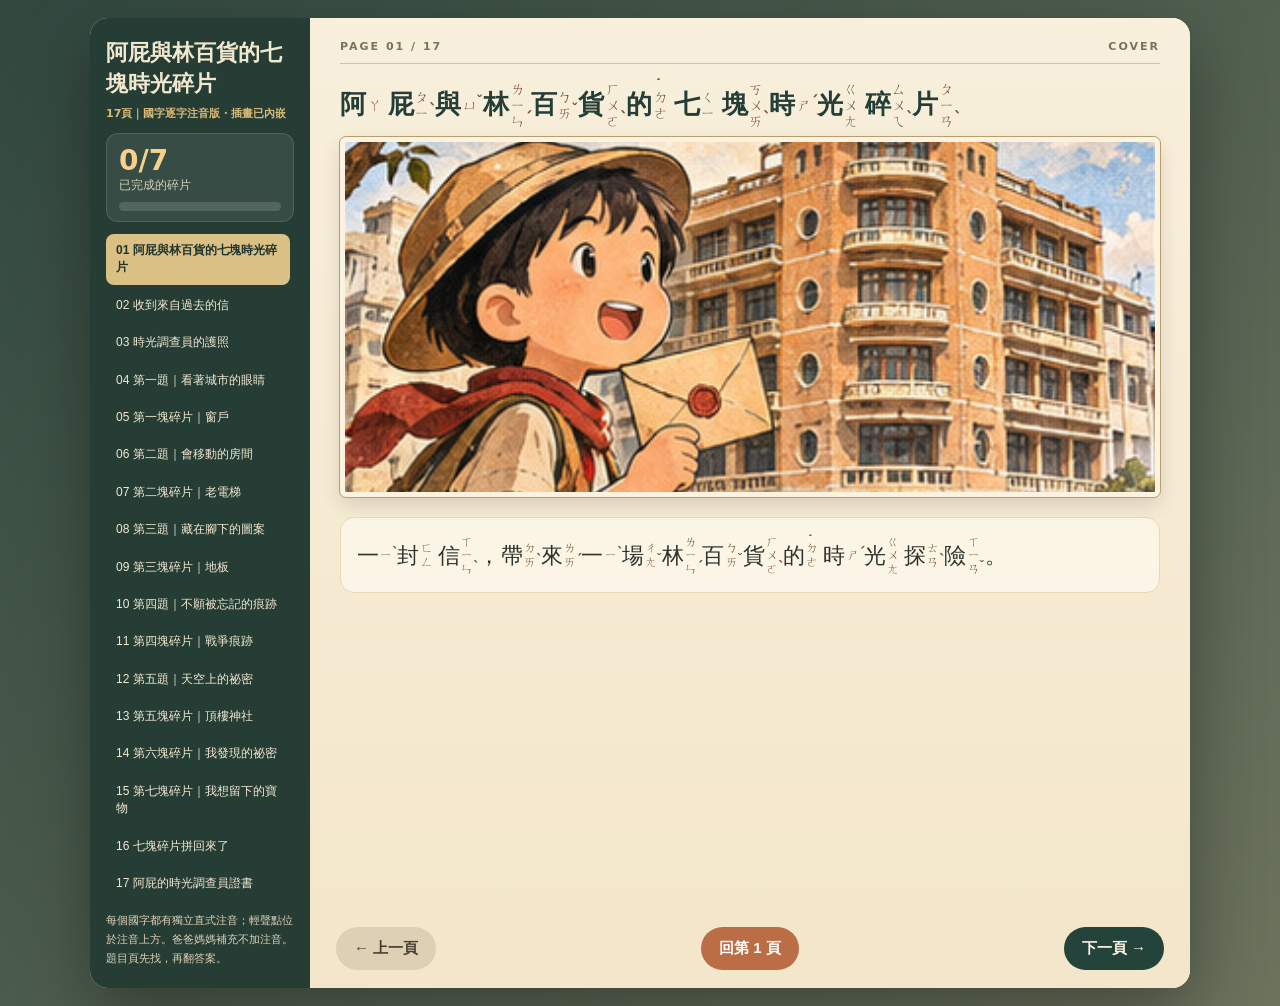
